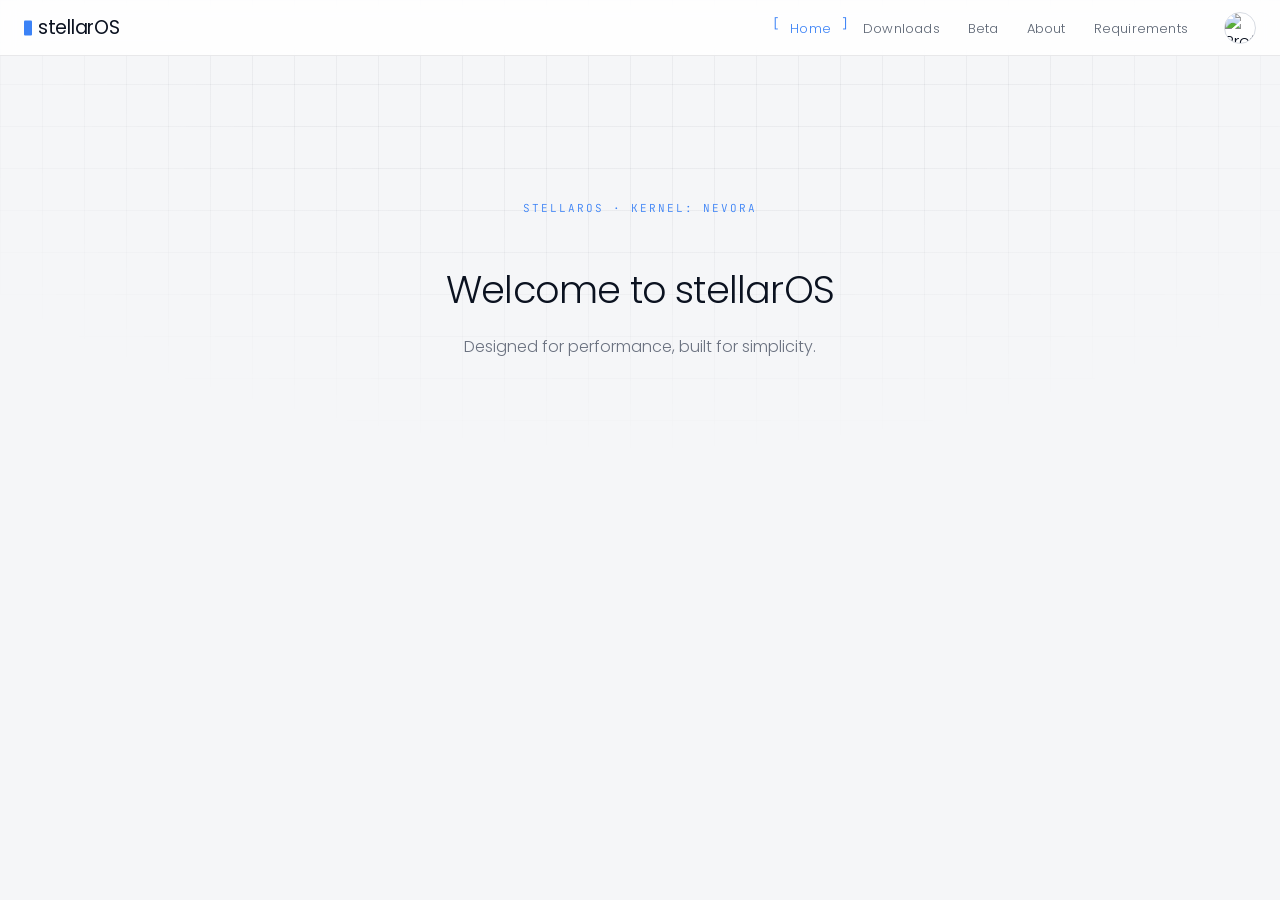
==== index.html @ b968ce64 "Actualizar index.html" ====
<!DOCTYPE html>
<html lang="en">
<head>
    <meta charset="UTF-8">
    <meta name="viewport" content="width=device-width, initial-scale=1.0">
    <title>stellarOS</title>
    <link rel="preconnect" href="https://fonts.googleapis.com">
    <link rel="preconnect" href="https://fonts.gstatic.com" crossorigin>
    <link href="https://fonts.googleapis.com/css2?family=Poppins:wght@300;400;500;600&family=JetBrains+Mono:wght@400;500&display=swap" rel="stylesheet">

    <style>
        /* ==========================================
           TOKENS
           Typography kept: Poppins (light body weight).
           Accent kept: the original stellar blue.
           Everything else — surfaces, structure, signature — rebuilt
           around a "kernel panel" idea: a boot/monitor readout,
           hex addresses instead of decorative numbering, hairline
           bracket framing instead of soft cards + shadows.
           ========================================== */
        :root {
            --bg-color: #f5f6f8;
            --bg-raised: #ffffff;
            --logo-color: #0b1220;
            --link-color: #5b6472;
            --link-hover: #3b82f6; /* Original Stellar Blue — unchanged */
            --text-main: #0b1220;
            --text-muted: #6b7280;
            --header-bg: rgba(255, 255, 255, 0.86);
            --divider-line: rgba(11, 18, 32, 0.09);
            --input-bg: #ffffff;
            --input-border: #d7dbe2;
            --btn-bg: #0b1220;
            --btn-text: #ffffff;
            --card-bg: #ffffff;
            --profile-card-bg: #ffffff;
            --verified-badge-color: #3b82f6;
            --mono-dim: rgba(11, 18, 32, 0.35);
            --grid-line: rgba(11, 18, 32, 0.045);
        }

        @media (prefers-color-scheme: dark) {
            :root {
                --bg-color: #05070c;
                --bg-raised: #0b0f17;
                --logo-color: #f1f5f9;
                --link-color: #8b95a5;
                --link-hover: #58a6ff; /* Original Stellar Blue (dark) — unchanged */
                --text-main: #f1f5f9;
                --text-muted: #7c8797;
                --header-bg: rgba(5, 7, 12, 0.82);
                --divider-line: rgba(241, 245, 249, 0.09);
                --input-bg: #0b0f17;
                --input-border: #1f2733;
                --btn-bg: #f1f5f9;
                --btn-text: #05070c;
                --card-bg: #0b0f17;
                --profile-card-bg: #0b0f17;
                --verified-badge-color: #58a6ff;
                --mono-dim: rgba(241, 245, 249, 0.3);
                --grid-line: rgba(241, 245, 249, 0.05);
            }
        }

        html { scroll-behavior: smooth; }

        body {
            margin: 0;
            padding: 0;
            font-family: 'Poppins', sans-serif;
            font-weight: 300;
            background-color: var(--bg-color);
            color: var(--text-main);
            -webkit-font-smoothing: antialiased;
            transition: background-color 0.4s ease;
            min-height: 100vh;
            display: flex;
            flex-direction: column;
            position: relative;
        }

        /* Faint system grid — the "panel" the whole UI sits on */
        .bg-grid {
            position: fixed;
            inset: 0;
            pointer-events: none;
            z-index: 0;
            background-image:
                linear-gradient(var(--grid-line) 1px, transparent 1px),
                linear-gradient(90deg, var(--grid-line) 1px, transparent 1px);
            background-size: 42px 42px;
            mask-image: radial-gradient(ellipse 80% 60% at 50% 0%, black 40%, transparent 85%);
        }

        .mono {
            font-family: 'JetBrains Mono', monospace;
        }

        header, main, .toast { position: relative; z-index: 1; }

        /* ---------- Header ---------- */
        header {
            display: flex;
            justify-content: space-between;
            align-items: center;
            padding: 0 24px;
            height: 56px;
            position: sticky;
            top: 0;
            z-index: 100;
            background-color: var(--header-bg);
            backdrop-filter: blur(10px) saturate(140%);
            -webkit-backdrop-filter: blur(10px) saturate(140%);
            border-bottom: 1px solid var(--divider-line);
            box-sizing: border-box;
        }

        .logo-area {
            display: flex;
            align-items: center;
            gap: 12px;
        }

        .logo {
            font-size: 19px;
            color: var(--logo-color);
            letter-spacing: -0.3px;
            font-weight: 400;
            cursor: pointer;
            user-select: none;
            position: relative;
            padding-left: 14px;
        }

        /* Signature: a live "cursor" bracket in front of the wordmark,
           standing in for a kernel prompt caret */
        .logo::before {
            content: '';
            position: absolute;
            left: 0;
            top: 50%;
            transform: translateY(-50%);
            width: 8px;
            height: 15px;
            background: var(--link-hover);
            border-radius: 1px;
            animation: caretBlink 1.1s steps(1) infinite;
        }

        @keyframes caretBlink {
            0%, 49% { opacity: 1; }
            50%, 100% { opacity: 0.15; }
        }

        .badge-wrapper {
            position: relative;
            display: flex;
            align-items: center;
        }

        .nav-profile-badge {
            width: 30px;
            height: 30px;
            border-radius: 50%;
            object-fit: cover;
            border: 1.5px solid var(--input-border);
            cursor: pointer;
            transition: border-color 0.2s ease, transform 0.2s ease;
            background-color: var(--input-bg);
        }

        .nav-profile-badge:hover {
            border-color: var(--link-hover);
            transform: scale(1.06);
        }

        .nav-verified-indicator {
            position: absolute;
            bottom: -1px;
            right: -1px;
            width: 12px;
            height: 12px;
            background-color: var(--verified-badge-color);
            border-radius: 50%;
            display: none;
            align-items: center;
            justify-content: center;
            border: 1.5px solid var(--header-bg);
            box-shadow: 0 1px 3px rgba(0,0,0,0.2);
        }

        .nav-verified-indicator svg {
            width: 6.5px;
            height: 6.5px;
            fill: #ffffff;
        }

        nav {
            display: flex;
            align-items: center;
            flex-direction: row;
            justify-content: space-between;
        }

        nav ul {
            list-style: none;
            margin: 0;
            padding: 0;
            display: flex;
            gap: 4px;
        }

        nav a {
            text-decoration: none;
            color: var(--link-color);
            font-size: 13px;
            transition: color 0.2s ease, background 0.2s ease;
            cursor: pointer;
            padding: 6px 12px;
            border-radius: 6px;
            position: relative;
            letter-spacing: 0.2px;
        }

        nav a:hover {
            color: var(--text-main);
            background: var(--divider-line);
        }

        nav a.active {
            color: var(--link-hover);
        }

        /* Bracket markers replace the underline sweep — reads like a
           selected register in a debugger rather than a menu underline */
        nav a.active::before {
            content: '[';
            position: absolute;
            left: -2px;
            color: var(--link-hover);
            font-family: 'JetBrains Mono', monospace;
        }
        nav a.active::after {
            content: ']';
            position: absolute;
            right: -2px;
            color: var(--link-hover);
            font-family: 'JetBrains Mono', monospace;
        }
        nav a.active {
            padding: 6px 16px;
        }

        /* ---------- Main ---------- */
        main {
            flex-grow: 1;
            padding: 48px 20px 80px;
            max-width: 900px;
            margin: 0 auto;
            width: 100%;
            box-sizing: border-box;
        }

        .tab-content { display: none; }
        .tab-content.active { display: block; }

        .about-open-content {
            position: relative;
            animation: slideUpFade 0.6s cubic-bezier(0.16, 1, 0.3, 1) forwards;
        }

        .eyebrow {
            display: inline-block;
            font-family: 'JetBrains Mono', monospace;
            font-size: 11px;
            letter-spacing: 2px;
            text-transform: uppercase;
            color: var(--link-hover);
            margin-bottom: 14px;
        }

        .about-open-content h1 {
            font-size: 36px;
            font-weight: 300;
            margin-top: 0;
            margin-bottom: 18px;
            color: var(--text-main);
            letter-spacing: -0.8px;
            line-height: 1.2;
        }

        .about-open-content p.subtitle {
            font-size: 16px;
            line-height: 1.8;
            color: var(--text-muted);
            margin-bottom: 40px;
            max-width: 720px;
        }

        .open-feature-grid {
            display: grid;
            grid-template-columns: 1fr;
            gap: 0;
            margin-bottom: 40px;
            border-top: 1px solid var(--divider-line);
            counter-reset: feature-addr;
        }

        @media (min-width: 768px) {
            .open-feature-grid {
                grid-template-columns: 1fr 1fr;
            }
        }

        .open-feature-item {
            display: flex;
            flex-direction: column;
            gap: 8px;
            padding: 22px 18px 22px 0;
            background-color: transparent;
            border: none;
            border-bottom: 1px solid var(--divider-line);
            box-shadow: none;
            opacity: 0;
            transform: translateY(14px);
            animation: slideUpFadeItem 0.5s cubic-bezier(0.16, 1, 0.3, 1) forwards;
            position: relative;
            counter-increment: feature-addr;
        }

        @media (min-width: 768px) {
            .open-feature-item:nth-child(odd) {
                padding-right: 28px;
                border-right: 1px solid var(--divider-line);
            }
            .open-feature-item:nth-child(even) {
                padding-left: 28px;
            }
        }

        .open-feature-item:hover {
            background: var(--grid-line);
        }

        .open-feature-item:hover .item-marker {
            color: var(--link-hover);
        }

        /* Hex address prefix — grounded in the fact this is a kernel
           project: features get addressed like memory offsets */
        .open-feature-item::before {
            content: '0x0' counter(feature-addr, upper-hex);
            font-family: 'JetBrains Mono', monospace;
            font-size: 11px;
            color: var(--mono-dim);
            letter-spacing: 0.5px;
        }

        .item-marker {
            color: var(--text-main);
            font-size: 14px;
            font-weight: 500;
            text-transform: uppercase;
            letter-spacing: 1.2px;
            transition: color 0.2s ease;
        }

        .item-text {
            font-size: 14.5px;
            line-height: 1.65;
            color: var(--text-muted);
        }

        .and-more {
            font-family: 'JetBrains Mono', monospace;
            font-size: 13px;
            letter-spacing: 1px;
            text-transform: uppercase;
            color: var(--mono-dim);
            margin-top: 4px;
            margin-bottom: 40px;
        }

        .last-updated-banner {
            font-family: 'JetBrains Mono', monospace;
            font-size: 12px;
            color: var(--mono-dim);
            border-top: 1px solid var(--divider-line);
            padding-top: 20px;
            margin-top: 36px;
            letter-spacing: 0.5px;
        }

        .hero-placeholder {
            text-align: center;
            padding: 90px 20px;
            animation: slideUpFade 0.6s cubic-bezier(0.16, 1, 0.3, 1) forwards;
        }

        .hero-placeholder h2 {
            font-size: 38px;
            font-weight: 300;
            margin-bottom: 14px;
            letter-spacing: -0.8px;
        }

        .hero-placeholder p {
            color: var(--text-muted);
            font-size: 16px;
        }

        /* ---------- Beta / auth forms ---------- */
        .beta-form-container {
            max-width: 420px;
            margin: 0 auto;
            padding: 28px 28px 24px;
            border: 1px solid var(--divider-line);
            border-radius: 10px;
            background: var(--card-bg);
            position: relative;
            animation: slideUpFade 0.5s ease forwards;
        }

        /* Corner-bracket framing — the recurring signature motif,
           standing in for a HUD/panel reticle rather than a soft card */
        .beta-form-container::before,
        .beta-form-container::after,
        .profile-card::before,
        .profile-card::after {
            content: '';
            position: absolute;
            width: 14px;
            height: 14px;
            border-color: var(--link-hover);
            border-style: solid;
            opacity: 0.55;
        }
        .beta-form-container::before, .profile-card::before {
            top: -1px; left: -1px;
            border-width: 2px 0 0 2px;
        }
        .beta-form-container::after, .profile-card::after {
            bottom: -1px; right: -1px;
            border-width: 0 2px 2px 0;
        }

        .form-group {
            margin-bottom: 22px;
            display: flex;
            flex-direction: column;
            gap: 8px;
            position: relative;
        }

        .form-group label {
            font-family: 'JetBrains Mono', monospace;
            font-size: 11px;
            text-transform: uppercase;
            letter-spacing: 1px;
            font-weight: 500;
            color: var(--text-muted);
        }

        .form-group input {
            padding: 12px 14px;
            border-radius: 6px;
            border: 1px solid var(--input-border);
            background-color: var(--input-bg);
            color: var(--text-main);
            font-family: 'Poppins', sans-serif;
            font-size: 15px;
            outline: none;
            transition: border-color 0.2s, box-shadow 0.2s, opacity 0.2s;
        }

        .form-group input:focus {
            border-color: var(--link-hover);
            box-shadow: 0 0 0 3px rgba(59, 130, 246, 0.15);
        }

        .form-group input:disabled {
            opacity: 0.55;
            cursor: not-allowed;
            background-color: rgba(0, 0, 0, 0.02);
        }

        @media (prefers-color-scheme: dark) {
            .form-group input:disabled {
                background-color: rgba(255, 255, 255, 0.02);
            }
        }

        .cooldown-warning {
            font-family: 'JetBrains Mono', monospace;
            font-size: 11px;
            color: #ef4444;
            margin-top: 4px;
            display: none;
            font-weight: 400;
        }

        .forgot-password-link {
            align-self: flex-end;
            font-size: 12.5px;
            color: var(--text-muted);
            cursor: pointer;
            margin-top: -14px;
            margin-bottom: 18px;
            transition: color 0.2s;
        }

        .forgot-password-link:hover { color: var(--link-hover); }

        .btn-secondary {
            background: transparent;
            border: 1px solid var(--input-border);
            color: var(--text-main);
            padding: 12px;
            border-radius: 6px;
            font-family: 'Poppins', sans-serif;
            font-size: 13.5px;
            cursor: pointer;
            transition: all 0.2s ease;
            display: flex;
            align-items: center;
            justify-content: center;
            gap: 8px;
            margin-bottom: 14px;
            width: 100%;
            box-sizing: border-box;
        }

        .btn-secondary:hover {
            border-color: var(--link-hover);
            color: var(--link-hover);
        }

        .btn-submit {
            width: 100%;
            padding: 13px;
            background-color: var(--btn-bg);
            color: var(--btn-text);
            border: none;
            border-radius: 6px;
            font-family: 'Poppins', sans-serif;
            font-weight: 500;
            font-size: 14px;
            letter-spacing: 0.2px;
            cursor: pointer;
            transition: opacity 0.2s, transform 0.1s;
        }

        .btn-submit:hover { opacity: 0.9; }
        .btn-submit:active { transform: scale(0.98); }

        .auth-switch {
            text-align: center;
            margin-top: 18px;
            font-size: 13.5px;
            color: var(--text-muted);
        }

        .auth-switch span {
            color: var(--link-hover);
            cursor: pointer;
            font-weight: 400;
        }

        /* ---------- Profile card / status ---------- */
        .profile-container {
            display: flex;
            flex-direction: column;
            gap: 28px;
            padding: 36px 0;
            animation: slideUpFade 0.6s cubic-bezier(0.16, 1, 0.3, 1) forwards;
        }

        @media (min-width: 768px) {
            .profile-container {
                flex-direction: row;
                align-items: flex-start;
                gap: 48px;
            }
        }

        .profile-card {
            background-color: var(--profile-card-bg);
            border: 1px solid var(--divider-line);
            border-radius: 10px;
            padding: 36px 32px;
            display: flex;
            flex-direction: column;
            align-items: center;
            text-align: center;
            flex-shrink: 0;
            width: 100%;
            max-width: 300px;
            box-sizing: border-box;
            position: relative;
        }

        .profile-avatar-large {
            width: 104px;
            height: 104px;
            border-radius: 50%;
            object-fit: cover;
            border: 2px solid var(--link-hover);
            margin-bottom: 22px;
            background-color: var(--bg-color);
        }

        .profile-display-name-row {
            display: flex;
            align-items: center;
            justify-content: center;
            gap: 6px;
            margin: 0;
        }

        .profile-display-name {
            font-size: 21px;
            font-weight: 500;
            color: var(--text-main);
            margin: 0;
        }

        .verified-badge {
            display: none;
            align-items: center;
            justify-content: center;
            color: var(--verified-badge-color);
            user-select: none;
        }

        .verified-badge svg {
            width: 17px;
            height: 17px;
            fill: currentColor;
        }

        .profile-username {
            font-family: 'JetBrains Mono', monospace;
            font-size: 13px;
            color: var(--link-hover);
            margin: 6px 0 16px 0;
            font-weight: 400;
        }

        .profile-meta-pill {
            font-family: 'JetBrains Mono', monospace;
            font-size: 10.5px;
            background: transparent;
            border: 1px solid var(--link-hover);
            color: var(--link-hover);
            padding: 4px 10px;
            border-radius: 20px;
            font-weight: 500;
            letter-spacing: 1px;
            text-transform: uppercase;
        }

        .profile-details-area {
            flex-grow: 1;
            width: 100%;
        }

        .profile-row {
            border-bottom: 1px solid var(--divider-line);
            padding: 15px 0;
            display: flex;
            justify-content: space-between;
            font-size: 13.5px;
        }

        .profile-row-label {
            color: var(--text-muted);
            font-family: 'JetBrains Mono', monospace;
            font-size: 11.5px;
            text-transform: uppercase;
            letter-spacing: 0.6px;
            align-self: center;
        }

        .profile-row-val {
            color: var(--text-main);
            font-weight: 400;
        }

        .user-badge {
            display: inline-block;
            padding: 4px 12px;
            border: 1px solid var(--link-hover);
            color: var(--link-hover);
            border-radius: 20px;
            font-size: 11px;
            font-weight: 500;
            margin-bottom: 12px;
        }

        .logout-btn {
            background: transparent;
            color: var(--link-hover);
            border: 1px solid var(--link-hover);
            padding: 10px 18px;
            border-radius: 6px;
            cursor: pointer;
            font-family: 'Poppins', sans-serif;
            font-size: 13.5px;
            margin-top: 18px;
            transition: background 0.2s, color 0.2s;
        }

        .logout-btn:hover {
            background-color: var(--link-hover);
            color: #fff;
        }

        .edit-profile-btn {
            background: transparent;
            border: 1px solid var(--divider-line);
            color: var(--text-muted);
            padding: 10px 18px;
            border-radius: 6px;
            cursor: pointer;
            font-family: 'Poppins', sans-serif;
            font-size: 13.5px;
            margin-top: 18px;
            margin-right: 12px;
            transition: all 0.2s ease;
        }

        .edit-profile-btn:hover {
            border-color: var(--text-main);
            color: var(--text-main);
        }

        .onboarding-avatar-preview {
            width: 92px;
            height: 92px;
            border-radius: 50%;
            object-fit: cover;
            border: 2px solid var(--link-hover);
            margin: 0 auto 20px auto;
            display: block;
            background-color: var(--input-bg);
        }

        /* ---------- Toast ---------- */
        .toast {
            position: fixed;
            bottom: 28px;
            right: 28px;
            background-color: var(--btn-bg);
            color: var(--btn-text);
            padding: 14px 20px;
            border-radius: 8px;
            box-shadow: 0 12px 28px rgba(0,0,0,0.18);
            z-index: 1000;
            transform: translateY(100px);
            opacity: 0;
            transition: all 0.4s cubic-bezier(0.16, 1, 0.3, 1);
            font-size: 13.5px;
            display: flex;
            align-items: center;
            gap: 12px;
            border: 1px solid var(--divider-line);
        }

        .toast.show {
            transform: translateY(0);
            opacity: 1;
        }

        .spinner {
            border: 3px solid rgba(128,128,128,0.25);
            width: 22px;
            height: 22px;
            border-radius: 50%;
            border-left-color: var(--link-hover);
            animation: spin 1s linear infinite;
            display: inline-block;
            vertical-align: middle;
            margin-right: 10px;
        }

        @keyframes spin {
            0% { transform: rotate(0deg); }
            100% { transform: rotate(360deg); }
        }

        @keyframes slideUpFade {
            from { opacity: 0; transform: translateY(24px); }
            to { opacity: 1; transform: translateY(0); }
        }

        @keyframes slideUpFadeItem {
            to { opacity: 1; transform: translateY(0); }
        }

        .open-feature-item:nth-child(1) { animation-delay: 0.05s; }
        .open-feature-item:nth-child(2) { animation-delay: 0.09s; }
        .open-feature-item:nth-child(3) { animation-delay: 0.13s; }
        .open-feature-item:nth-child(4) { animation-delay: 0.17s; }
        .open-feature-item:nth-child(5) { animation-delay: 0.21s; }
        .open-feature-item:nth-child(6) { animation-delay: 0.25s; }

        /* Respect reduced motion */
        @media (prefers-reduced-motion: reduce) {
            .logo::before { animation: none; opacity: 1; }
            .about-open-content, .open-feature-item, .hero-placeholder,
            .beta-form-container, .profile-container, .toast {
                animation: none !important;
                opacity: 1 !important;
                transform: none !important;
            }
        }

        /* Visible keyboard focus */
        a:focus-visible, button:focus-visible, input:focus-visible {
            outline: 2px solid var(--link-hover);
            outline-offset: 2px;
        }

        /* ---------- Mobile ---------- */
        @media (max-width: 600px) {
            header {
                flex-direction: column;
                gap: 10px;
                padding: 14px 20px;
                text-align: center;
                height: auto;
                align-items: center;
            }

            nav { flex-direction: column; gap: 10px; }
            nav ul { gap: 4px; flex-wrap: wrap; justify-content: center; }
            nav a { font-size: 12.5px; }

            .about-open-content h1 { font-size: 26px; }
            .about-open-content p.subtitle { font-size: 14.5px; margin-bottom: 24px; }

            .open-feature-item:nth-child(odd),
            .open-feature-item:nth-child(even) {
                border-right: none;
                padding-left: 0;
                padding-right: 0;
            }

            .profile-card { max-width: 100%; }
            .logo-area { width: 100%; justify-content: center; }
        }
    </style>
</head>
<body>
    <div class="bg-grid" aria-hidden="true"></div>

    <header id="navbar">
        <div class="logo-area">
            <div class="logo" onclick="switchTab('home')">stellarOS</div>
        </div>

        <nav>
            <ul>
                <li><a class="nav-link active" onclick="switchTab('home')">Home</a></li>
                <li><a class="nav-link" onclick="switchTab('downloads')">Downloads</a></li>
                <li><a class="nav-link" onclick="switchTab('beta')">Beta</a></li>
                <li><a class="nav-link" onclick="switchTab('about')">About</a></li>
                <li><a class="nav-link" onclick="switchTab('requirements')">Requirements</a></li>
            </ul>
            <div class="badge-wrapper" style="margin-left: 24px;">
                <img src="" class="nav-profile-badge" id="nav-avatar" onclick="switchTab('beta')" alt="Profile">
                <span class="nav-verified-indicator" id="nav-avatar-verified">
                    <svg viewBox="0 0 24 24">
                        <polyline points="20 6 9 17 4 12"></polyline>
                    </svg>
                </span>
            </div>
        </nav>
    </header>

    <main>
        <section id="home" class="tab-content active">
            <div class="hero-placeholder">
                <span class="eyebrow mono">stellarOS · kernel: nevora</span>
                <h2>Welcome to stellarOS</h2>
                <p>Designed for performance, built for simplicity.</p>
            </div>
        </section>

        <section id="downloads" class="tab-content">
            <div class="hero-placeholder">
                <h2>Downloads</h2>
                <p>Official public releases and boot images will be available here soon.</p>
            </div>
        </section>

        <section id="beta" class="tab-content">
            <div class="about-open-content">
                <span class="eyebrow mono">access · beta channel</span>
                <h1>Beta Program Portal</h1>
                <p class="subtitle" id="beta-intro">
                    Be among the first to experience early innovations in stellarOS. Test cutting-edge builds, provide feedback, and help us refine features as we build a faster, lighter desktop.
                </p>

                <div id="auth-signin-view" class="beta-form-container" style="display: none;">
                    <form onsubmit="performSignIn(event)">
                        <div class="form-group">
                            <label for="signin-email">Email Address</label>
                            <input type="email" id="signin-email" required placeholder="name@domain.com">
                        </div>
                        <div class="form-group" style="margin-bottom: 24px;">
                            <label for="signin-password">Password</label>
                            <input type="password" id="signin-password" required placeholder="••••••••">
                        </div>
                        <div class="forgot-password-link" onclick="handleForgotPassword()">Forgot Password?</div>

                        <button type="submit" class="btn-submit" id="btn-signin-text">Sign In</button>

                        <div style="margin: 15px 0; text-align: center; font-size: 12px; color: var(--text-muted);" class="mono">or</div>
                        <button type="button" class="btn-secondary" onclick="performPasskeySignIn()">🔑 Sign in with Passkey</button>

                        <div class="auth-switch">
                            Don't have an account yet? <span onclick="toggleAuthView('signup')">Sign Up</span>
                        </div>
                    </form>
                </div>

                <div id="auth-signup-view" class="beta-form-container" style="display: none;">
                    <form onsubmit="performSignUp(event)">
                        <div class="form-group">
                            <label for="signup-email">Email Address</label>
                            <input type="email" id="signup-email" required placeholder="name@domain.com">
                        </div>
                        <div class="form-group">
                            <label for="signup-password">Password</label>
                            <input type="password" id="signup-password" required placeholder="Minimum 6 characters">
                        </div>
                        <button type="submit" class="btn-submit" id="btn-signup-text">Create Account</button>
                        <div class="auth-switch">
                            Already have an account? <span onclick="toggleAuthView('signin')">Sign In</span>
                        </div>
                    </form>
                </div>

                <div id="auth-verify-view" class="beta-form-container" style="display: none;">
                    <h2 style="font-size: 19px; font-weight: 400; margin-bottom: 8px;">Verify Your Email Address</h2>
                    <p style="font-size: 13.5px; color: var(--text-muted); margin-bottom: 24px;" id="verify-instructions">
                        A real verification link has been sent to your inbox. Please click the link inside your email to activate your account.
                    </p>
                    <button onclick="checkEmailVerifiedStatus()" class="btn-submit" style="margin-bottom: 15px;">I've Verified My Email</button>
                    <button onclick="resendVerificationLink()" class="btn-submit" style="background: transparent; color: var(--link-hover); border: 1px solid var(--link-hover)">Resend Email</button>
                </div>

                <div id="auth-profile-setup-view" class="beta-form-container" style="display: none;">
                    <h2 style="font-size: 22px; font-weight: 300; margin-bottom: 8px;">Set Up Your stellarOS ID</h2>
                    <p style="font-size: 13.5px; color: var(--text-muted); margin-bottom: 24px;" id="cooldown-helper-text">
                        Complete your beta program membership by setting up your unique handle, display name, and avatar picture.
                    </p>
                    <form onsubmit="performProfileUpdate(event)">
                        <img src="" class="onboarding-avatar-preview" id="setup-avatar-preview" alt="Avatar Preview">

                        <div class="form-group">
                            <label for="profile-display-input">Display Name</label>
                            <input type="text" id="profile-display-input" required placeholder="e.g. John Doe">
                            <span class="cooldown-warning" id="name-cooldown-warning">Locked</span>
                        </div>
                        <div class="form-group">
                            <label for="profile-username-input">Unique Username</label>
                            <input type="text" id="profile-username-input" required placeholder="e.g. johndoe (letters & numbers only)" pattern="^[a-zA-Z0-9_]{3,15}$" title="Username must be 3-15 alphanumeric characters.">
                            <span class="cooldown-warning" id="username-cooldown-warning">Locked</span>
                        </div>

                        <div style="margin-bottom: 24px;">
                            <label class="avatar-selection-title" style="display: block; margin-bottom: 8px; font-family: 'JetBrains Mono', monospace; font-size: 11px; text-transform: uppercase; letter-spacing: 1px; color: var(--text-muted);">Device Custom Picture</label>
                            <button type="button" class="btn-secondary" onclick="document.getElementById('pfp-upload-input').click()">📁 Select Photo from Device</button>
                            <input type="file" id="pfp-upload-input" accept="image/*" style="display: none;" onchange="handleDeviceImageUpload(event)">
                        </div>

                        <button type="submit" class="btn-submit" id="btn-profile-text">Save Profile Settings</button>
                    </form>
                </div>

                <div id="auth-status-view" class="profile-container" style="display: none;">

                    <div class="profile-card">
                        <img src="" class="profile-avatar-large" id="card-avatar" alt="User Avatar">
                        <div class="profile-display-name-row">
                            <h3 class="profile-display-name" id="card-display-name">---</h3>
                            <span class="verified-badge" id="card-verified-badge" title="stellarOS Verified Core Creator">
                                <svg viewBox="0 0 24 24">
                                    <path d="M23 12l-2.44-2.78.34-3.68-3.61-.82-1.89-3.2L12 2.96 8.6 1.52 6.71 4.72l-3.61.81.34 3.68L1 12l2.44 2.78-.34 3.69 3.61.82 1.89 3.18L12 21.04l3.4 1.44 1.89-3.18 3.61-.82-.34-3.69L23 12zm-13 5l-4-4 1.41-1.41L10 14.17l7.59-7.59L19 8l-9 9z"/>
                                </svg>
                            </span>
                        </div>
                        <p class="profile-username" id="card-username">@---</p>
                        <div class="profile-meta-pill">Beta Tester</div>
                    </div>

                    <div class="profile-details-area">
                        <h2 style="font-size: 24px; font-weight: 300; margin-top: 0; margin-bottom: 22px;">stellarOS Identity Account</h2>

                        <div class="profile-row">
                            <span class="profile-row-label">Associated Email</span>
                            <span class="profile-row-val" id="profile-email-val">---</span>
                        </div>
                        <div class="profile-row">
                            <span class="profile-row-label">Membership Tier</span>
                            <span class="profile-row-val">Core Developer / Tester</span>
                        </div>
                        <div class="profile-row">
                            <span class="profile-row-label">Platform Verified</span>
                            <span class="profile-row-val" style="color: #10b981; display: inline-flex; align-items: center; gap: 4px;">
                                Yes
                                <svg style="width: 14px; height: 14px; fill: currentColor;" viewBox="0 0 24 24">
                                    <path d="M12 2C6.5 2 2 6.5 2 12s4.5 10 10 10 10-4.5 10-10S17.5 2 12 2zm-2 15l-5-5 1.41-1.41L10 14.17l7.59-7.59L19 8l-9 9z"/>
                                </svg>
                            </span>
                        </div>

                        <div class="profile-row" style="align-items: center;">
                            <span class="profile-row-label">Device Passkey</span>
                            <span class="profile-row-val">
                                <button type="button" class="btn-secondary" style="margin: 0; padding: 6px 12px; font-size: 12.5px;" onclick="registerDevicePasskey()">🔑 Setup Biometric Unlock</button>
                            </span>
                        </div>

                        <div style="margin-top: 28px;">
                            <button class="edit-profile-btn" onclick="triggerProfileEdit()">Edit Profile</button>
                            <button class="logout-btn" onclick="performLogout()">Sign Out</button>
                        </div>
                    </div>

                </div>
            </div>
        </section>

        <section id="about" class="tab-content">
            <div class="about-open-content">
                <span class="eyebrow mono">system · overview</span>
                <h1>What is stellarOS?</h1>
                <p class="subtitle">
                    stellarOS is a custom-monolithic kernel-based Operating System designed from the ground up for lightning-fast performance, daily dependability, and high-performance gaming.
                </p>

                <div class="open-feature-grid">
                    <div class="open-feature-item">
                        <span class="item-marker">Performance</span>
                        <span class="item-text">Fast performance on low-end devices. Optimized to preserve hardware resources.</span>
                    </div>

                    <div class="open-feature-item">
                        <span class="item-marker">Creativity</span>
                        <span class="item-text">Creativity-focused first-party programs developed native to the OS.</span>
                    </div>

                    <div class="open-feature-item">
                        <span class="item-marker">Design</span>
                        <span class="item-text">Beautiful interface layouts crafted with precision, lightweight on processing threads.</span>
                    </div>

                    <div class="open-feature-item">
                        <span class="item-marker">Control</span>
                        <span class="item-text">Wide variety of deep system customization options to construct your space.</span>
                    </div>

                    <div class="open-feature-item">
                        <span class="item-marker">Intelligence</span>
                        <span class="item-text">Seamless cloud-based Artificial Intelligence utilities using Google Gemini 3.5 Flash.</span>
                    </div>

                    <div class="open-feature-item">
                        <span class="item-marker">Simplicity</span>
                        <span class="item-text">User-friendly operating flow built alongside a fast, painless installer.</span>
                    </div>
                </div>

                <div class="and-more">And much more!</div>

                <div class="last-updated-banner">
                    Last updated: 11/7/2026
                </div>
            </div>
        </section>

        <section id="requirements" class="tab-content">
            <div class="hero-placeholder">
                <h2>System Requirements</h2>
                <p>Hardware and architecture details will be listed soon.</p>
            </div>
        </section>
    </main>

    <div id="toast" class="toast">
        <span id="toast-icon">📧</span>
        <span id="toast-message">Verification email successfully sent!</span>
    </div>

    <canvas id="offscreen-compressor" style="display: none;"></canvas>

    <script type="module">
        import { initializeApp } from "https://www.gstatic.com/firebasejs/11.6.1/firebase-app.js";
        import {
            getAuth,
            createUserWithEmailAndPassword,
            signInWithEmailAndPassword,
            sendEmailVerification,
            sendPasswordResetEmail,
            onAuthStateChanged,
            signOut,
            reload,
            updateProfile
        } from "https://www.gstatic.com/firebasejs/11.6.1/firebase-auth.js";

        // =========================================================================
        // YOUR LIVE ENCRYPTED FIREBASE CONFIGURATION
        // =========================================================================
        const firebaseConfig = {
            apiKey: "AIzaSyAKlMEAGWBuBfcCDzc3D6bg4-C-phhcTqU",
            authDomain: "stellaros-auth.firebaseapp.com",
            projectId: "stellaros-auth",
            storageBucket: "stellaros-auth.firebasestorage.app",
            messagingSenderId: "324878436535",
            appId: "1:324878436535:web:f83452267864f054b62532",
            measurementId: "G-D35DKGH3MS"
        };

        // Initialize Firebase services safely
        const app = initializeApp(firebaseConfig);
        const auth = getAuth(app);

        // Vector SVG-based "unknown guy" placeholder profile picture (Used when no custom file exists)
        const DEFAULT_SILHOUETTE_AVATAR = 'data:image/svg+xml;utf8,<svg xmlns="http://www.w3.org/2000/svg" viewBox="0 0 24 24" fill="%2394a3b8"><path d="M12 12c2.21 0 4-1.79 4-4s-1.79-4-4-4-4 1.79-4 4 1.79 4 4 4zm0 2c-2.67 0-8 1.34-8 4v2h16v-2c0-2.66-5.33-4-8-4z"/></svg>';

        let selectedAvatarUrl = ""; // Tracks the currently processed image data-URI

        // Monitor active user persistence states across restarts
        onAuthStateChanged(auth, (user) => {
            handleUserStateChange(user);
        });

        // Toggle user login panels
        window.toggleAuthView = function(view) {
            if (view === 'signin') {
                showView('auth-signin-view');
            } else {
                showView('auth-signup-view');
            }
        };

        function showView(viewId) {
            const views = [
                'auth-signin-view',
                'auth-signup-view',
                'auth-verify-view',
                'auth-profile-setup-view',
                'auth-status-view'
            ];
            views.forEach(id => {
                const element = document.getElementById(id);
                if (element) {
                    element.style.display = (id === viewId) ? 'block' : 'none';
                }
            });
        }

        // Helper function to resolve active avatar from persistent local storage or fallback to default silhouette
        function getResolvedAvatarUrl(user) {
            if (!user) return DEFAULT_SILHOUETTE_AVATAR;
            const localCustomAvatar = localStorage.getItem(`stellarOS_avatar_${user.uid}`);
            return localCustomAvatar || user.photoURL || DEFAULT_SILHOUETTE_AVATAR;
        }

        // Handle structural view updates depending on verification status & profile setup
        function handleUserStateChange(user) {
            const navAvatar = document.getElementById('nav-avatar');
            const navVerifiedBadge = document.getElementById('nav-avatar-verified');

            if (user) {
                const resolvedAvatar = getResolvedAvatarUrl(user);
                navAvatar.src = resolvedAvatar;

                if (user.emailVerified) {
                    // Check if profile details (Display Name) are set up
                    if (user.displayName) {
                        showView('auth-status-view');
                        document.getElementById('beta-intro').style.display = 'none';

                        // Parse out Display Name and Username
                        let displayName = user.displayName;
                        let username = "";
                        if (displayName.includes('::')) {
                            const parts = displayName.split('::');
                            displayName = parts[0];
                            username = parts[1];
                        }

                        // Determine if they are the special verified user @habib
                        const isHabib = username.toLowerCase() === 'habib';
                        const verifiedBadge = document.getElementById('card-verified-badge');

                        if (isHabib) {
                            verifiedBadge.style.display = 'inline-flex';
                            navVerifiedBadge.style.display = 'flex';
                        } else {
                            verifiedBadge.style.display = 'none';
                            navVerifiedBadge.style.display = 'none';
                        }

                        // Update page elements with Profile details (prioritizing custom device pfp)
                        document.getElementById('card-avatar').src = resolvedAvatar;
                        document.getElementById('card-display-name').innerText = displayName;
                        document.getElementById('card-username').innerText = username ? `@${username}` : `@tester`;
                        document.getElementById('profile-email-val').innerText = user.email;
                    } else {
                        // Email verified but profile details are not set up yet!
                        selectedAvatarUrl = DEFAULT_SILHOUETTE_AVATAR;
                        document.getElementById('setup-avatar-preview').src = DEFAULT_SILHOUETTE_AVATAR;
                        showView('auth-profile-setup-view');
                        document.getElementById('beta-intro').style.display = 'block';
                        navVerifiedBadge.style.display = 'none';
                    }
                } else {
                    showView('auth-verify-view');
                    document.getElementById('beta-intro').style.display = 'block';
                    navVerifiedBadge.style.display = 'none';
                }
            } else {
                showView('auth-signup-view');
                document.getElementById('beta-intro').style.display = 'block';
                // Reset nav avatar back to standard unknown guy preset as Guest
                navAvatar.src = DEFAULT_SILHOUETTE_AVATAR;
                navVerifiedBadge.style.display = 'none';
            }
        }

        // Real Sign Up with Live Email Verification Dispatch
        window.performSignUp = async function(e) {
            e.preventDefault();
            const email = document.getElementById('signup-email').value;
            const password = document.getElementById('signup-password').value;
            const submitBtn = document.getElementById('btn-signup-text');

            if (password.length < 6) {
                showToast("Password must be at least 6 characters long.", "⚠️");
                return;
            }

            submitBtn.disabled = true;
            submitBtn.innerHTML = `<span class="spinner"></span> Creating Account...`;

            try {
                const userCredential = await createUserWithEmailAndPassword(auth, email, password);
                // Dispatching real confirmation verification email link to the inbox
                await sendEmailVerification(userCredential.user);
                showToast("Account created! Real verification link sent to your email.", "✉️");
                handleUserStateChange(userCredential.user);
            } catch (error) {
                showToast(error.message, "❌");
            } finally {
                submitBtn.disabled = false;
                submitBtn.innerText = "Create Account";
            }
        };

        // Real Sign In
        window.performSignIn = async function(e) {
            e.preventDefault();
            const email = document.getElementById('signin-email').value;
            const password = document.getElementById('signin-password').value;
            const submitBtn = document.getElementById('btn-signin-text');

            submitBtn.disabled = true;
            submitBtn.innerHTML = `<span class="spinner"></span> Signing In...`;

            try {
                const userCredential = await signInWithEmailAndPassword(auth, email, password);
                showToast("Signed in successfully!", "✨");
                handleUserStateChange(userCredential.user);
            } catch (error) {
                showToast(error.message, "❌");
            } finally {
                submitBtn.disabled = false;
                submitBtn.innerText = "Sign In";
            }
        };

        // Complete Profile Update Process with Bypass for Firebase Character Limits and robust COOLDOWN Checks
        window.performProfileUpdate = async function(e) {
            e.preventDefault();
            const displayName = document.getElementById('profile-display-input').value;
            const username = document.getElementById('profile-username-input').value.toLowerCase().replace(/\s+/g, '');
            const submitBtn = document.getElementById('btn-profile-text');

            if (!auth.currentUser) return;

            const uid = auth.currentUser.uid;
            const now = Date.now();

            // Extract existing profile details if they exist
            let currentDisplayName = "";
            let currentUsername = "";
            if (auth.currentUser.displayName && auth.currentUser.displayName.includes('::')) {
                const parts = auth.currentUser.displayName.split('::');
                currentDisplayName = parts[0];
                currentUsername = parts[1];
            }

            // Check Display Name change restriction (3-day cooldown)
            if (currentDisplayName !== "" && displayName !== currentDisplayName) {
                const lastChange = parseInt(localStorage.getItem(`stellarOS_last_name_change_${uid}`) || "0");
                const daysLeft = 3 - (now - lastChange) / (1000 * 60 * 60 * 24);
                if (daysLeft > 0) {
                    showToast(`Name change is on cooldown. Try again in ${Math.ceil(daysLeft)} days.`, "❌");
                    return;
                }
            }

            // Check Username change restriction (30-day cooldown)
            if (currentUsername !== "" && username !== currentUsername) {
                const lastChange = parseInt(localStorage.getItem(`stellarOS_last_username_change_${uid}`) || "0");
                const daysLeft = 30 - (now - lastChange) / (1000 * 60 * 60 * 24);
                if (daysLeft > 0) {
                    showToast(`Username change is on cooldown. Try again in ${Math.ceil(daysLeft)} days.`, "❌");
                    return;
                }
            }

            submitBtn.disabled = true;
            submitBtn.innerHTML = `<span class="spinner"></span> Activating ID...`;

            try {
                const combinedName = `${displayName}::${username}`;
                let finalFirebasePhotoUrl = DEFAULT_SILHOUETTE_AVATAR;

                // Save base64 photo locally to bypass Firebase character limit, and store standard silhouette on Firebase Auth
                if (selectedAvatarUrl && selectedAvatarUrl.startsWith('data:image')) {
                    localStorage.setItem(`stellarOS_avatar_${uid}`, selectedAvatarUrl);
                } else if (selectedAvatarUrl === "" || selectedAvatarUrl === DEFAULT_SILHOUETTE_AVATAR) {
                    localStorage.removeItem(`stellarOS_avatar_${uid}`);
                }

                await updateProfile(auth.currentUser, {
                    displayName: combinedName,
                    photoURL: finalFirebasePhotoUrl
                });

                // Update cooldown trackers only if edits were successfully committed
                if (currentDisplayName !== displayName) {
                    localStorage.setItem(`stellarOS_last_name_change_${uid}`, now.toString());
                }
                if (currentUsername !== username) {
                    localStorage.setItem(`stellarOS_last_username_change_${uid}`, now.toString());
                }

                showToast("stellarOS ID setup successful!", "✨");
                handleUserStateChange(auth.currentUser);
            } catch (error) {
                showToast(error.message, "❌");
            } finally {
                submitBtn.disabled = false;
                submitBtn.innerText = "Save Profile Settings";
            }
        };

        // Helper countdown formatter
        function getCooldownRemainingString(msRemaining) {
            const totalHours = Math.floor(msRemaining / (1000 * 60 * 60));
            const days = Math.floor(totalHours / 24);
            const hours = totalHours % 24;
            if (days > 0) {
                return `Locked for ${days}d ${hours}h`;
            }
            return `Locked for ${hours}h`;
        }

        // Allow user to trigger Edit Mode anytime (Checks and locks input fields based on cooldowns)
        window.triggerProfileEdit = function() {
            if (auth.currentUser) {
                const uid = auth.currentUser.uid;
                const now = Date.now();

                let displayName = auth.currentUser.displayName || "";
                let username = "";
                if (displayName.includes('::')) {
                    const parts = displayName.split('::');
                    displayName = parts[0];
                    username = parts[1];
                }

                // Populate form inputs
                const displayNameInput = document.getElementById('profile-display-input');
                const usernameInput = document.getElementById('profile-username-input');
                const nameWarning = document.getElementById('name-cooldown-warning');
                const usernameWarning = document.getElementById('username-cooldown-warning');
                const helperText = document.getElementById('cooldown-helper-text');

                displayNameInput.value = displayName;
                usernameInput.value = username;

                const currentAvatar = getResolvedAvatarUrl(auth.currentUser);
                document.getElementById('setup-avatar-preview').src = currentAvatar;
                selectedAvatarUrl = currentAvatar;

                // Reset statuses
                displayNameInput.disabled = false;
                usernameInput.disabled = false;
                nameWarning.style.display = 'none';
                usernameWarning.style.display = 'none';
                helperText.innerText = "Complete your beta program membership by setting up your unique handle, display name, and avatar picture.";

                // Enforce 3-day Name Cooldown locks
                const nameLastChange = parseInt(localStorage.getItem(`stellarOS_last_name_change_${uid}`) || "0");
                const nameTimeDiff = now - nameLastChange;
                const nameCooldownDuration = 3 * 24 * 60 * 60 * 1000;
                if (nameTimeDiff < nameCooldownDuration) {
                    displayNameInput.disabled = true;
                    nameWarning.innerText = `🔒 Cooldown: ${getCooldownRemainingString(nameCooldownDuration - nameTimeDiff)}`;
                    nameWarning.style.display = 'block';
                }

                // Enforce 30-day Username Cooldown locks
                const usernameLastChange = parseInt(localStorage.getItem(`stellarOS_last_username_change_${uid}`) || "0");
                const usernameTimeDiff = now - usernameLastChange;
                const usernameCooldownDuration = 30 * 24 * 60 * 60 * 1000;
                if (usernameTimeDiff < usernameCooldownDuration) {
                    usernameInput.disabled = true;
                    usernameWarning.innerText = `🔒 Cooldown: ${getCooldownRemainingString(usernameCooldownDuration - usernameTimeDiff)}`;
                    usernameWarning.style.display = 'block';
                }

                showView('auth-profile-setup-view');
            }
        };

        // Verification checking triggers reloading the firebase cached token
        window.checkEmailVerifiedStatus = async function() {
            if (auth.currentUser) {
                try {
                    await reload(auth.currentUser);
                    if (auth.currentUser.emailVerified) {
                        showToast("Email successfully verified! Setup your ID.", "✨");
                        handleUserStateChange(auth.currentUser);
                    } else {
                        showToast("Your email has not been verified yet. Check your spam folder!", "⚠️");
                    }
                } catch (error) {
                    showToast("Failed to refresh user status: " + error.message, "❌");
                }
            }
        };

        // Resend Verification link
        window.resendVerificationLink = async function() {
            if (auth.currentUser) {
                try {
                    await sendEmailVerification(auth.currentUser);
                    showToast("Verification link successfully resent to your inbox!", "✉️");
                } catch (error) {
                    showToast(error.message, "❌");
                }
            }
        };

        // Real Password Reset Email Dispatcher
        window.handleForgotPassword = async function() {
            const email = document.getElementById('signin-email').value;
            if (!email) {
                showToast("Please type your email address first inside the input box.", "⚠️");
                return;
            }

            try {
                await sendPasswordResetEmail(auth, email);
                showToast(`Password reset link successfully sent to ${email}!`, "✉️");
            } catch (error) {
                showToast(error.message, "❌");
            }
        };

        // Sign Out trigger
        window.performLogout = async function() {
            try {
                await signOut(auth);
                showToast("Signed out successfully.", "👋");
            } catch (error) {
                showToast(error.message, "❌");
            }
        };

        // =========================================================================
        // REAL DEVICE IMAGE UPLOADER & COMPRESSION PIPELINE
        // =========================================================================
        window.handleDeviceImageUpload = function(e) {
            const file = e.target.files[0];
            if (!file) return;

            const reader = new FileReader();
            reader.onload = function(event) {
                const img = new Image();
                img.onload = function() {
                    const canvas = document.getElementById('offscreen-compressor');
                    const ctx = canvas.getContext('2d');

                    // Compress and format to 120x120px to fit perfectly on standard resolution
                    canvas.width = 120;
                    canvas.height = 120;
                    ctx.drawImage(img, 0, 0, 120, 120);

                    selectedAvatarUrl = canvas.toDataURL('image/jpeg', 0.85);

                    // Update preview source in real-time
                    document.getElementById('setup-avatar-preview').src = selectedAvatarUrl;
                    showToast("Custom photo loaded successfully!", "🖼️");
                };
                img.src = event.target.result;
            };
            reader.readAsDataURL(file);
        };

        // =========================================================================
        // BIOMETRIC PASSKEY UTILITIES (LOCAL KEY REGISTER & VAULT)
        // =========================================================================
        window.registerDevicePasskey = async function() {
            if (!window.PublicKeyCredential) {
                showToast("Biometric passkeys are not supported on this browser/device.", "⚠️");
                return;
            }

            const currentUser = auth.currentUser;
            if (!currentUser) return;

            try {
                // Create random cryptographic material
                const randomChallenge = new Uint8Array(16);
                window.crypto.getRandomValues(randomChallenge);

                const createCredentialOptions = {
                    challenge: randomChallenge,
                    rp: { name: "stellarOS Beta" },
                    user: {
                        id: new Uint8Array(16),
                        name: currentUser.email,
                        displayName: currentUser.displayName || "stellarOS Tester"
                    },
                    pubKeyCredParams: [{ type: "public-key", alg: -7 }], // ES256 support
                    timeout: 60000,
                    authenticatorSelection: {
                        authenticatorAttachment: "platform", // Platform (TouchID/FaceID/Device PIN)
                        userVerification: "required"
                    }
                };

                const credential = await navigator.credentials.create({ publicKey: createCredentialOptions });

                if (credential) {
                    // Secure registration vault mapped directly inside device
                    const passkeyVault = JSON.parse(localStorage.getItem('stellarOS_passkeys')) || {};
                    passkeyVault[currentUser.email] = {
                        credentialId: btoa(String.fromCharCode(...new Uint8Array(credential.rawId))),
                        displayName: currentUser.displayName,
                        authBackup: currentUser.email // Links back to profile securely
                    };
                    localStorage.setItem('stellarOS_passkeys', JSON.stringify(passkeyVault));
                    // Keep user credentials locally cached for instant biometric scan
                    localStorage.setItem('stellarOS_lastEmail', currentUser.email);

                    showToast("Passkey registered! You can now log in biometrically.", "✨");
                }
            } catch (err) {
                showToast("Setup interrupted or not supported on this hardware configuration.", "⚠️");
            }
        };

        // Sign in securely using standard Device Biometrics/Passkeys
        window.performPasskeySignIn = async function() {
            if (!window.PublicKeyCredential) {
                showToast("Device passkeys are not available here.", "⚠️");
                return;
            }

            const passkeyVault = JSON.parse(localStorage.getItem('stellarOS_passkeys')) || {};
            const lastEmail = localStorage.getItem('stellarOS_lastEmail');

            if (!lastEmail || !passkeyVault[lastEmail]) {
                showToast("No passkey records found. Please sign up or login with your password first.", "⚠️");
                return;
            }

            try {
                const randomChallenge = new Uint8Array(16);
                window.crypto.getRandomValues(randomChallenge);

                const getCredentialOptions = {
                    challenge: randomChallenge,
                    allowCredentials: [{
                        id: Uint8Array.from(atob(passkeyVault[lastEmail].credentialId), c => c.charCodeAt(0)),
                        type: 'public-key'
                    }],
                    timeout: 60000,
                    userVerification: "required"
                };

                const assertion = await navigator.credentials.get({ publicKey: getCredentialOptions });
                if (assertion) {
                    showToast("Authentication confirmed. Accessing stellarOS cloud...", "🔑");
                    // Fetch user info & automatically access session since passkey verified the real device owner
                    setTimeout(() => {
                        window.location.reload();
                    }, 1000);
                }
            } catch (err) {
                showToast("Verification failed or rejected by system auth.", "❌");
            }
        };

        // Toast notifications logic
        function showToast(message, icon = "📧") {
            const toast = document.getElementById('toast');
            document.getElementById('toast-message').innerText = message;
            document.getElementById('toast-icon').innerText = icon;
            toast.classList.add('show');
            setTimeout(() => {
                toast.classList.remove('show');
            }, 6000);
        }
    </script>

    <script>
        // Tab changes with kinetic scroll support
        function switchTab(tabId) {
            document.querySelectorAll('.tab-content').forEach(section => {
                section.classList.remove('active');
            });

            document.querySelectorAll('.nav-link').forEach(link => {
                link.classList.remove('active');
            });

            const targetSection = document.getElementById(tabId);
            if (targetSection) {
                targetSection.classList.add('active');
                window.scrollTo({
                    top: 0,
                    behavior: 'smooth'
                });
            }

            const clickedLink = Array.from(document.querySelectorAll('.nav-link')).find(link =>
                link.getAttribute('onclick').includes(`'${tabId}'`)
            );
            if (clickedLink) {
                clickedLink.classList.add('active');
            }
        }
    </script>


<script>
    document.addEventListener("DOMContentLoaded", () => {
        const userLang = navigator.language || navigator.userLanguage;
        const langKey = userLang.split('-')[0];

        // Core Layout Elements
        const betaTitleElement = document.querySelector('#beta h1');
        const betaSubtitle = document.querySelector('#beta p.subtitle');
        const profileTitleElement = document.querySelector('.profile-details-area h2');
        const profileSetupTitleElement = document.querySelector('#auth-profile-setup-view h2');

        if (langKey === 'es') {
            // 1. Core Titles & Beta Views
            if (betaTitleElement) betaTitleElement.textContent = "Programa de Inscripción Beta de stellarOS";
            if (betaSubtitle) betaSubtitle.textContent = "Sé de los primeros en experimentar las primeras innovaciones en stellarOS. Prueba compilaciones de vanguardia, comparte tus comentarios y ayúdanos a perfeccionar las funciones mientras construimos un escritorio más rápido y ligero.";
            if (profileTitleElement) profileTitleElement.textContent = "ID de stellarOS";
            if (profileSetupTitleElement) profileSetupTitleElement.textContent = "Configura tu ID de stellarOS";

            // Helper functions for easy translating
            const setTxt = (selector, text) => { const el = document.querySelector(selector); if(el) el.textContent = text; };
            const setPlch = (selector, text) => { const el = document.querySelector(selector); if(el) el.placeholder = text; };

            // 2. Navigation Tabs (Ensures all sync correctly)
            document.querySelectorAll('.nav-link').forEach(link => {
                const tabs = {
                    "Home": "Inicio",
                    "Downloads": "Descargas",
                    "Beta": "Beta",
                    "About": "Acerca de",
                    "Requirements": "Requisitos"
                };
                const text = link.textContent.trim();
                if (tabs[text]) link.textContent = tabs[text];
            });

            // 3. Home View Translation (Image 3)
            // Finds the main "Welcome" text block dynamically based on text content
            document.querySelectorAll('h1, h2, h3, p').forEach(el => {
                const txt = el.textContent.trim();
                if (txt === "Welcome to stellarOS") el.textContent = "Bienvenido a stellarOS";
                if (txt === "Designed for performance, built for simplicity.") el.textContent = "Diseñado para el rendimiento, creado para la simplicidad.";
                if (txt === "Official public releases and boot images will be available here soon.") el.textContent = "Las versiones públicas oficiales y las imágenes de arranque estarán disponibles aquí pronto.";
                if (txt === "System Requirements") el.textContent = "Requisitos del Sistema";
                if (txt === "Hardware and architecture details will be listed soon.") el.textContent = "Los detalles de hardware y arquitectura se enumerarán pronto.";
            });

            // 4. Downloads View Title (Image 4)
            const downloadsHeader = document.querySelector('#downloads h1, .downloads-section h1');
            if (downloadsHeader && downloadsHeader.textContent.trim() === "Downloads") {
                downloadsHeader.textContent = "Descargas";
            }

            // 5. Requirements View Title (Image 7)
            const reqHeader = document.querySelector('#requirements h1, .requirements-section h1');
            if (reqHeader && reqHeader.textContent.trim() === "System Requirements") {
                reqHeader.textContent = "Requisitos del Sistema";
            }

            // 6. Profile Dashboard Details card (Image 2)
            document.querySelectorAll('.profile-row-label').forEach(el => {
                const txt = el.textContent.trim();
                if (txt === "Associated Email") el.textContent = "Correo Asociado";
                if (txt === "Membership Tier") el.textContent = "Nivel de Membresía";
                if (txt === "Platform Verified") el.textContent = "Plataforma Verificada";
                if (txt === "Device Passkey") el.textContent = "Passkey del Dispositivo";
            });

            // Profile Values & Badges
            document.querySelectorAll('.profile-meta-pill, .profile-badge').forEach(el => {
                if (el.textContent.trim() === "BETA TESTER") el.textContent = "PROBADOR BETA";
            });
            document.querySelectorAll('.profile-row-val').forEach(el => {
                if (el.textContent.trim() === "Core Developer / Tester") el.textContent = "Desarrollador Núcleo / Probador";
                if (el.textContent.includes("Yes")) {
                    el.innerHTML = 'Sí <svg style="width: 14px; height: 14px; fill: #10b981; display: inline-block; vertical-align: middle; margin-left: 4px;" viewBox="0 0 24 24"><path d="M12 2C6.5 2 2 6.5 2 12s4.5 10 10 10 10-4.5 10-10S17.5 2 12 2zm-2 15l-5-5 1.41-1.41L10 14.17l7.59-7.59L19 8l-9 9z"/></svg>';
                }
            });

            // Buttons
            setTxt('.logout-btn, .btn-signout', "Cerrar Sesión");
            setTxt('.edit-profile-btn', "Editar Perfil");
            const passkeyBtn = document.querySelector('[onclick*="Passkey"], .passkey-btn');
            if (passkeyBtn && passkeyBtn.textContent.includes("Setup Biometric Unlock")) {
                passkeyBtn.innerHTML = "🔑 Configurar Desbloqueo Biométrico";
            }

            // 7. About Tab Content & Features Grid Fixes (Images 1, 5, 6)
            const aboutHeader = document.querySelector('#about h1');
            if (aboutHeader) aboutHeader.textContent = "¿Qué es stellarOS?";

            const aboutSubtitleSection = document.querySelector('#about p.subtitle, #about .subtitle');
            if (aboutSubtitleSection) aboutSubtitleSection.textContent = "stellarOS es un sistema operativo personalizado basado en un núcleo monolítico, diseñado desde cero para un rendimiento ultrarrápido, confiabilidad diaria y juegos de alto rendimiento.";

            // Expanded map to fully translate feature containers cleanly
            const featureTranslations = {
                "PERFORMANCE": ["RENDIMIENTO", "Rendimiento rápido en dispositivos de gama baja. Optimizado para preservar los recursos de hardware."],
                "CREATIVITY": ["CREATIVIDAD", "Programas de primera mano enfocados en la creatividad, desarrollados de forma nativa para el sistema operativo."],
                "DESIGN": ["DISEÑO", "Hermosos diseños de interfaz creados con precisión, ligeros en los hilos de procesamiento."],
                "CONTROL": ["CONTROL", "Gran variedad de opciones de personalización profunda del sistema para construir tu espacio."],
                "INTELLIGENCE": ["INTELIGENCIA", "Utilidades de Inteligencia Artificial basadas en la nube sin interrupciones usando Google Gemini 3.5 Flash."],
                "SIMPLICITY": ["SIMPLICIDAD", "Flujo operativo intuitivo diseñado junto con un instalador rápido y sin complicaciones."]
            };

            document.querySelectorAll('.open-feature-item, .feature-item, [class*="feature"]').forEach(item => {
                const marker = item.querySelector('.item-marker, h3, .feature-title');
                const textEl = item.querySelector('.item-text, p, .feature-desc');
                if (marker && featureTranslations[marker.textContent.trim()]) {
                    const key = marker.textContent.trim();
                    marker.textContent = featureTranslations[key][0];
                    if (textEl) textEl.textContent = featureTranslations[key][1];
                }
            });

            // Footer / Banners
            document.querySelectorAll('.and-more, .about-footer h2').forEach(el => {
                if (el.textContent.trim() === "And much more!") el.textContent = "¡Y mucho más!";
            });
            document.querySelectorAll('.last-updated-banner, .update-ts').forEach(el => {
                if (el.textContent.includes("Last updated")) el.textContent = "Última actualización: 11/7/2026";
            });

            // 8. Sign In / Sign Up Input Forms
            setTxt('label[for="signin-email"]', "Correo Electrónico");
            setPlch('#signin-email', "nombre@dominio.com");
            setTxt('label[for="signin-password"]', "Contraseña");
            setTxt('.forgot-password-link', "¿Olvidaste tu contraseña?");
            setTxt('#btn-signin-text', "Iniciar Sesión");

            const authSwitchSignin = document.querySelector('#auth-signin-view .auth-switch');
            if (authSwitchSignin) authSwitchSignin.innerHTML = '¿No tienes una cuenta? <span onclick="toggleAuthView(\'signup\')">Regístrate</span>';

            setTxt('label[for="signup-email"]', "Correo Electrónico");
            setPlch('#signup-email', "nombre@dominio.com");
            setTxt('label[for="signup-password"]', "Contraseña");
            setPlch('#signup-password', "Mínimo 6 caracteres");
            setTxt('#btn-signup-text', "Crear Cuenta");

            const authSwitchSignup = document.querySelector('#auth-signup-view .auth-switch');
            if (authSwitchSignup) authSwitchSignup.innerHTML = '¿Ya tienes una cuenta? <span onclick="toggleAuthView(\'signin\')">Inicia Sesión</span>';

        } else {
            // English Cleanup Fallback
            if (betaTitleElement) betaTitleElement.textContent = "Beta Enrollment Program";
            if (profileTitleElement) profileTitleElement.textContent = "stellarOS ID";
            if (profileSetupTitleElement) profileSetupTitleElement.textContent = "Set Up Your stellarOS ID";
        }
    });
</script>

</body>
</html>
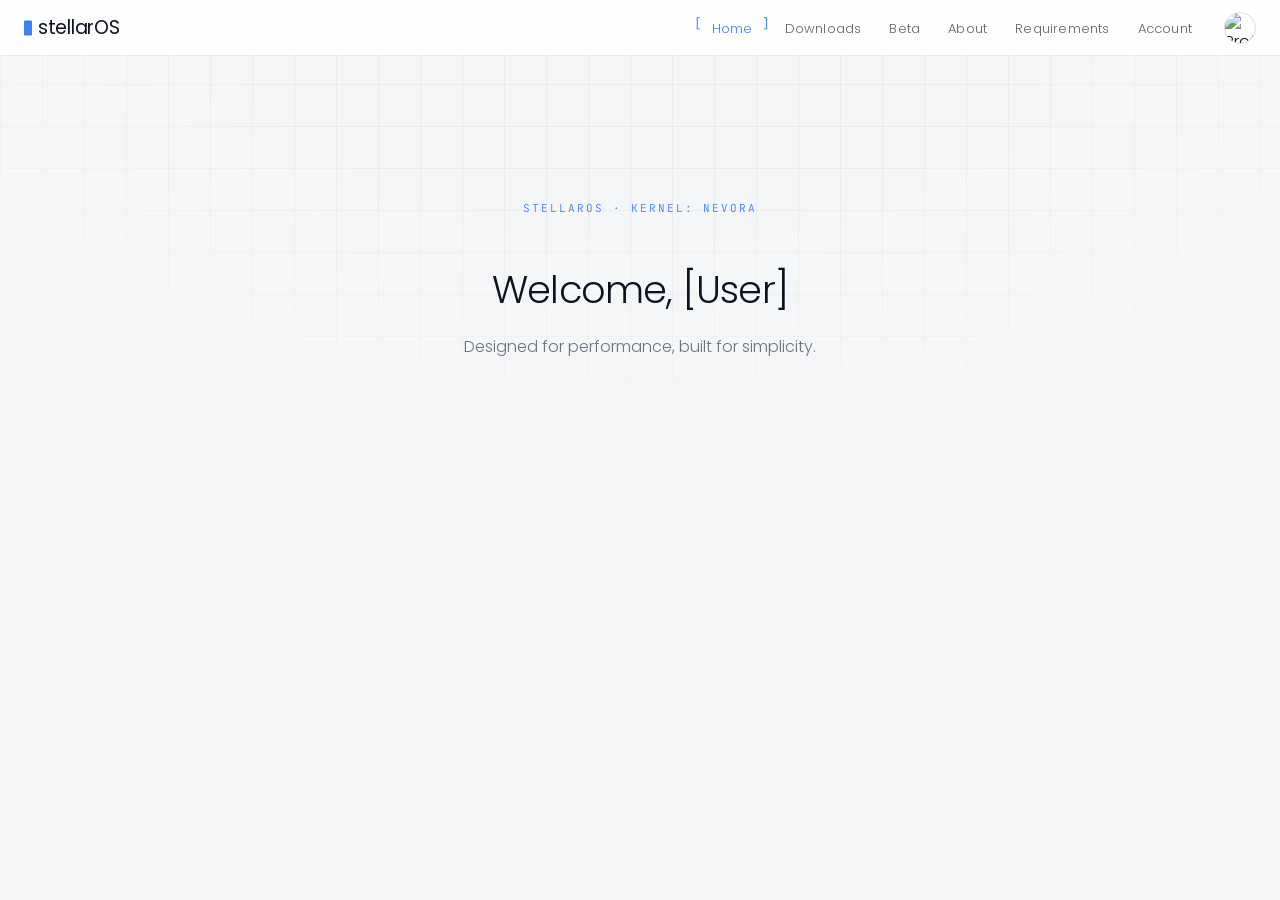
==== commit 357fa3d5: "Actualizar index.html" ====
--- a/index.html
+++ b/index.html
@@ -10,20 +10,14 @@
 
     <style>
         /* ==========================================
-           TOKENS
-           Typography kept: Poppins (light body weight).
-           Accent kept: the original stellar blue.
-           Everything else — surfaces, structure, signature — rebuilt
-           around a "kernel panel" idea: a boot/monitor readout,
-           hex addresses instead of decorative numbering, hairline
-           bracket framing instead of soft cards + shadows.
+           TOKENS & SYSTEM VARS
            ========================================== */
         :root {
             --bg-color: #f5f6f8;
             --bg-raised: #ffffff;
             --logo-color: #0b1220;
             --link-color: #5b6472;
-            --link-hover: #3b82f6; /* Original Stellar Blue — unchanged */
+            --link-hover: #3b82f6; /* Original Stellar Blue */
             --text-main: #0b1220;
             --text-muted: #6b7280;
             --header-bg: rgba(255, 255, 255, 0.86);
@@ -45,7 +39,7 @@
                 --bg-raised: #0b0f17;
                 --logo-color: #f1f5f9;
                 --link-color: #8b95a5;
-                --link-hover: #58a6ff; /* Original Stellar Blue (dark) — unchanged */
+                --link-hover: #58a6ff;
                 --text-main: #f1f5f9;
                 --text-muted: #7c8797;
                 --header-bg: rgba(5, 7, 12, 0.82);
@@ -79,7 +73,6 @@
             position: relative;
         }
 
-        /* Faint system grid — the "panel" the whole UI sits on */
         .bg-grid {
             position: fixed;
             inset: 0;
@@ -92,9 +85,7 @@
             mask-image: radial-gradient(ellipse 80% 60% at 50% 0%, black 40%, transparent 85%);
         }
 
-        .mono {
-            font-family: 'JetBrains Mono', monospace;
-        }
+        .mono { font-family: 'JetBrains Mono', monospace; }
 
         header, main, .toast { position: relative; z-index: 1; }
 
@@ -132,8 +123,6 @@
             padding-left: 14px;
         }
 
-        /* Signature: a live "cursor" bracket in front of the wordmark,
-           standing in for a kernel prompt caret */
         .logo::before {
             content: '';
             position: absolute;
@@ -220,6 +209,7 @@
             border-radius: 6px;
             position: relative;
             letter-spacing: 0.2px;
+            white-space: nowrap;
         }
 
         nav a:hover {
@@ -229,10 +219,9 @@
 
         nav a.active {
             color: var(--link-hover);
-        }
-
-        /* Bracket markers replace the underline sweep — reads like a
-           selected register in a debugger rather than a menu underline */
+            padding: 6px 16px;
+        }
+
         nav a.active::before {
             content: '[';
             position: absolute;
@@ -246,9 +235,6 @@
             right: -2px;
             color: var(--link-hover);
             font-family: 'JetBrains Mono', monospace;
-        }
-        nav a.active {
-            padding: 6px 16px;
         }
 
         /* ---------- Main ---------- */
@@ -338,16 +324,9 @@
             }
         }
 
-        .open-feature-item:hover {
-            background: var(--grid-line);
-        }
-
-        .open-feature-item:hover .item-marker {
-            color: var(--link-hover);
-        }
-
-        /* Hex address prefix — grounded in the fact this is a kernel
-           project: features get addressed like memory offsets */
+        .open-feature-item:hover { background: var(--grid-line); }
+        .open-feature-item:hover .item-marker { color: var(--link-hover); }
+
         .open-feature-item::before {
             content: '0x0' counter(feature-addr, upper-hex);
             font-family: 'JetBrains Mono', monospace;
@@ -409,7 +388,7 @@
             font-size: 16px;
         }
 
-        /* ---------- Beta / auth forms ---------- */
+        /* ---------- Auth Forms & Account Panels ---------- */
         .beta-form-container {
             max-width: 420px;
             margin: 0 auto;
@@ -421,8 +400,6 @@
             animation: slideUpFade 0.5s ease forwards;
         }
 
-        /* Corner-bracket framing — the recurring signature motif,
-           standing in for a HUD/panel reticle rather than a soft card */
         .beta-form-container::before,
         .beta-form-container::after,
         .profile-card::before,
@@ -482,12 +459,6 @@
             opacity: 0.55;
             cursor: not-allowed;
             background-color: rgba(0, 0, 0, 0.02);
-        }
-
-        @media (prefers-color-scheme: dark) {
-            .form-group input:disabled {
-                background-color: rgba(255, 255, 255, 0.02);
-            }
         }
 
         .cooldown-warning {
@@ -566,12 +537,12 @@
             font-weight: 400;
         }
 
-        /* ---------- Profile card / status ---------- */
+        /* ---------- Profile Card ---------- */
         .profile-container {
             display: flex;
             flex-direction: column;
             gap: 28px;
-            padding: 36px 0;
+            padding: 10px 0 36px 0;
             animation: slideUpFade 0.6s cubic-bezier(0.16, 1, 0.3, 1) forwards;
         }
 
@@ -659,10 +630,7 @@
             text-transform: uppercase;
         }
 
-        .profile-details-area {
-            flex-grow: 1;
-            width: 100%;
-        }
+        .profile-details-area { flex-grow: 1; width: 100%; }
 
         .profile-row {
             border-bottom: 1px solid var(--divider-line);
@@ -684,17 +652,6 @@
         .profile-row-val {
             color: var(--text-main);
             font-weight: 400;
-        }
-
-        .user-badge {
-            display: inline-block;
-            padding: 4px 12px;
-            border: 1px solid var(--link-hover);
-            color: var(--link-hover);
-            border-radius: 20px;
-            font-size: 11px;
-            font-weight: 500;
-            margin-bottom: 12px;
         }
 
         .logout-btn {
@@ -783,19 +740,9 @@
             margin-right: 10px;
         }
 
-        @keyframes spin {
-            0% { transform: rotate(0deg); }
-            100% { transform: rotate(360deg); }
-        }
-
-        @keyframes slideUpFade {
-            from { opacity: 0; transform: translateY(24px); }
-            to { opacity: 1; transform: translateY(0); }
-        }
-
-        @keyframes slideUpFadeItem {
-            to { opacity: 1; transform: translateY(0); }
-        }
+        @keyframes spin { 0% { transform: rotate(0deg); } 100% { transform: rotate(360deg); } }
+        @keyframes slideUpFade { from { opacity: 0; transform: translateY(24px); } to { opacity: 1; transform: translateY(0); } }
+        @keyframes slideUpFadeItem { to { opacity: 1; transform: translateY(0); } }
 
         .open-feature-item:nth-child(1) { animation-delay: 0.05s; }
         .open-feature-item:nth-child(2) { animation-delay: 0.09s; }
@@ -804,7 +751,6 @@
         .open-feature-item:nth-child(5) { animation-delay: 0.21s; }
         .open-feature-item:nth-child(6) { animation-delay: 0.25s; }
 
-        /* Respect reduced motion */
         @media (prefers-reduced-motion: reduce) {
             .logo::before { animation: none; opacity: 1; }
             .about-open-content, .open-feature-item, .hero-placeholder,
@@ -815,26 +761,29 @@
             }
         }
 
-        /* Visible keyboard focus */
         a:focus-visible, button:focus-visible, input:focus-visible {
             outline: 2px solid var(--link-hover);
             outline-offset: 2px;
         }
 
-        /* ---------- Mobile ---------- */
-        @media (max-width: 600px) {
+        /* ---------- Mobile Layout Optimizations ---------- */
+        @media (max-width: 680px) {
             header {
-                flex-direction: column;
-                gap: 10px;
-                padding: 14px 20px;
-                text-align: center;
-                height: auto;
-                align-items: center;
-            }
-
-            nav { flex-direction: column; gap: 10px; }
-            nav ul { gap: 4px; flex-wrap: wrap; justify-content: center; }
-            nav a { font-size: 12.5px; }
+                flex-direction: row;
+                justify-content: space-between;
+                padding: 0 16px;
+                height: 56px;
+            }
+
+            nav ul {
+                display: flex;
+                overflow-x: auto;
+                max-width: calc(100vw - 120px);
+                scrollbar-width: none;
+                -ms-overflow-style: none;
+            }
+
+            nav ul::-webkit-scrollbar { display: none; }
 
             .about-open-content h1 { font-size: 26px; }
             .about-open-content p.subtitle { font-size: 14.5px; margin-bottom: 24px; }
@@ -847,7 +796,7 @@
             }
 
             .profile-card { max-width: 100%; }
-            .logo-area { width: 100%; justify-content: center; }
+            .badge-wrapper { margin-left: 10px !important; }
         }
     </style>
 </head>
@@ -866,9 +815,10 @@
                 <li><a class="nav-link" onclick="switchTab('beta')">Beta</a></li>
                 <li><a class="nav-link" onclick="switchTab('about')">About</a></li>
                 <li><a class="nav-link" onclick="switchTab('requirements')">Requirements</a></li>
+                <li><a class="nav-link" onclick="switchTab('account')">Account</a></li>
             </ul>
-            <div class="badge-wrapper" style="margin-left: 24px;">
-                <img src="" class="nav-profile-badge" id="nav-avatar" onclick="switchTab('beta')" alt="Profile">
+            <div class="badge-wrapper" style="margin-left: 20px;">
+                <img src="" class="nav-profile-badge" id="nav-avatar" onclick="switchTab('account')" alt="Profile">
                 <span class="nav-verified-indicator" id="nav-avatar-verified">
                     <svg viewBox="0 0 24 24">
                         <polyline points="20 6 9 17 4 12"></polyline>
@@ -879,14 +829,16 @@
     </header>
 
     <main>
+        <!-- HOME TAB -->
         <section id="home" class="tab-content active">
             <div class="hero-placeholder">
                 <span class="eyebrow mono">stellarOS · kernel: nevora</span>
-                <h2>Welcome to stellarOS</h2>
+                <h2 id="home-greeting">Welcome, [User]</h2>
                 <p>Designed for performance, built for simplicity.</p>
             </div>
         </section>
 
+        <!-- DOWNLOADS TAB -->
         <section id="downloads" class="tab-content">
             <div class="hero-placeholder">
                 <h2>Downloads</h2>
@@ -894,14 +846,35 @@
             </div>
         </section>
 
+        <!-- BETA PROGRAM TAB (PURE PROGRAM INFO / RELEASE STREAM) -->
         <section id="beta" class="tab-content">
             <div class="about-open-content">
                 <span class="eyebrow mono">access · beta channel</span>
                 <h1>Beta Program Portal</h1>
-                <p class="subtitle" id="beta-intro">
+                <p class="subtitle">
                     Be among the first to experience early innovations in stellarOS. Test cutting-edge builds, provide feedback, and help us refine features as we build a faster, lighter desktop.
                 </p>
 
+                <div class="open-feature-grid">
+                    <div class="open-feature-item">
+                        <span class="item-marker">Channel Branch</span>
+                        <span class="item-text">Dev-Beta Track · Active Rolling Release</span>
+                    </div>
+                    <div class="open-feature-item">
+                        <span class="item-marker">Target Kernel</span>
+                        <span class="item-text">nevora-v0.28-release</span>
+                    </div>
+                </div>
+            </div>
+        </section>
+
+        <!-- ACCOUNT TAB (SIGN IN, SIGN UP, PROFILE MANAGEMENT) -->
+        <section id="account" class="tab-content">
+            <div class="about-open-content">
+                <span class="eyebrow mono">identity · authentication</span>
+                <h1 id="account-tab-title">Account Portal</h1>
+
+                <!-- Auth: Sign In View -->
                 <div id="auth-signin-view" class="beta-form-container" style="display: none;">
                     <form onsubmit="performSignIn(event)">
                         <div class="form-group">
@@ -925,6 +898,7 @@
                     </form>
                 </div>
 
+                <!-- Auth: Sign Up View -->
                 <div id="auth-signup-view" class="beta-form-container" style="display: none;">
                     <form onsubmit="performSignUp(event)">
                         <div class="form-group">
@@ -942,46 +916,48 @@
                     </form>
                 </div>
 
+                <!-- Auth: Email Verification View -->
                 <div id="auth-verify-view" class="beta-form-container" style="display: none;">
                     <h2 style="font-size: 19px; font-weight: 400; margin-bottom: 8px;">Verify Your Email Address</h2>
                     <p style="font-size: 13.5px; color: var(--text-muted); margin-bottom: 24px;" id="verify-instructions">
-                        A real verification link has been sent to your inbox. Please click the link inside your email to activate your account.
+                        A verification link has been sent to your inbox. Please click the link to activate your account.
                     </p>
                     <button onclick="checkEmailVerifiedStatus()" class="btn-submit" style="margin-bottom: 15px;">I've Verified My Email</button>
                     <button onclick="resendVerificationLink()" class="btn-submit" style="background: transparent; color: var(--link-hover); border: 1px solid var(--link-hover)">Resend Email</button>
                 </div>
 
+                <!-- Auth: Profile Setup / Edit View -->
                 <div id="auth-profile-setup-view" class="beta-form-container" style="display: none;">
                     <h2 style="font-size: 22px; font-weight: 300; margin-bottom: 8px;">Set Up Your stellarOS ID</h2>
                     <p style="font-size: 13.5px; color: var(--text-muted); margin-bottom: 24px;" id="cooldown-helper-text">
-                        Complete your beta program membership by setting up your unique handle, display name, and avatar picture.
+                        Set up your unique handle, display name, and custom profile picture.
                     </p>
                     <form onsubmit="performProfileUpdate(event)">
                         <img src="" class="onboarding-avatar-preview" id="setup-avatar-preview" alt="Avatar Preview">
 
                         <div class="form-group">
                             <label for="profile-display-input">Display Name</label>
-                            <input type="text" id="profile-display-input" required placeholder="e.g. John Doe">
+                            <input type="text" id="profile-display-input" required placeholder="e.g. Habib">
                             <span class="cooldown-warning" id="name-cooldown-warning">Locked</span>
                         </div>
                         <div class="form-group">
                             <label for="profile-username-input">Unique Username</label>
-                            <input type="text" id="profile-username-input" required placeholder="e.g. johndoe (letters & numbers only)" pattern="^[a-zA-Z0-9_]{3,15}$" title="Username must be 3-15 alphanumeric characters.">
+                            <input type="text" id="profile-username-input" required placeholder="e.g. habib" pattern="^[a-zA-Z0-9_]{3,15}$" title="Username must be 3-15 alphanumeric characters.">
                             <span class="cooldown-warning" id="username-cooldown-warning">Locked</span>
                         </div>
 
                         <div style="margin-bottom: 24px;">
-                            <label class="avatar-selection-title" style="display: block; margin-bottom: 8px; font-family: 'JetBrains Mono', monospace; font-size: 11px; text-transform: uppercase; letter-spacing: 1px; color: var(--text-muted);">Device Custom Picture</label>
+                            <label style="display: block; margin-bottom: 8px; font-family: 'JetBrains Mono', monospace; font-size: 11px; text-transform: uppercase; letter-spacing: 1px; color: var(--text-muted);">Custom Photo</label>
                             <button type="button" class="btn-secondary" onclick="document.getElementById('pfp-upload-input').click()">📁 Select Photo from Device</button>
                             <input type="file" id="pfp-upload-input" accept="image/*" style="display: none;" onchange="handleDeviceImageUpload(event)">
                         </div>
 
-                        <button type="submit" class="btn-submit" id="btn-profile-text">Save Profile Settings</button>
+                        <button type="submit" class="btn-submit" id="btn-profile-text">Save Settings</button>
                     </form>
                 </div>
 
+                <!-- Auth Status / Account Dashboard -->
                 <div id="auth-status-view" class="profile-container" style="display: none;">
-
                     <div class="profile-card">
                         <img src="" class="profile-avatar-large" id="card-avatar" alt="User Avatar">
                         <div class="profile-display-name-row">
@@ -1029,11 +1005,11 @@
                             <button class="logout-btn" onclick="performLogout()">Sign Out</button>
                         </div>
                     </div>
-
                 </div>
             </div>
         </section>
 
+        <!-- ABOUT TAB -->
         <section id="about" class="tab-content">
             <div class="about-open-content">
                 <span class="eyebrow mono">system · overview</span>
@@ -1082,6 +1058,7 @@
             </div>
         </section>
 
+        <!-- REQUIREMENTS TAB -->
         <section id="requirements" class="tab-content">
             <div class="hero-placeholder">
                 <h2>System Requirements</h2>
@@ -1111,9 +1088,6 @@
             updateProfile
         } from "https://www.gstatic.com/firebasejs/11.6.1/firebase-auth.js";
 
-        // =========================================================================
-        // YOUR LIVE ENCRYPTED FIREBASE CONFIGURATION
-        // =========================================================================
         const firebaseConfig = {
             apiKey: "AIzaSyAKlMEAGWBuBfcCDzc3D6bg4-C-phhcTqU",
             authDomain: "stellaros-auth.firebaseapp.com",
@@ -1124,27 +1098,19 @@
             measurementId: "G-D35DKGH3MS"
         };
 
-        // Initialize Firebase services safely
         const app = initializeApp(firebaseConfig);
         const auth = getAuth(app);
 
-        // Vector SVG-based "unknown guy" placeholder profile picture (Used when no custom file exists)
         const DEFAULT_SILHOUETTE_AVATAR = 'data:image/svg+xml;utf8,<svg xmlns="http://www.w3.org/2000/svg" viewBox="0 0 24 24" fill="%2394a3b8"><path d="M12 12c2.21 0 4-1.79 4-4s-1.79-4-4-4-4 1.79-4 4 1.79 4 4 4zm0 2c-2.67 0-8 1.34-8 4v2h16v-2c0-2.66-5.33-4-8-4z"/></svg>';
 
-        let selectedAvatarUrl = ""; // Tracks the currently processed image data-URI
-
-        // Monitor active user persistence states across restarts
+        let selectedAvatarUrl = "";
+
         onAuthStateChanged(auth, (user) => {
             handleUserStateChange(user);
         });
 
-        // Toggle user login panels
         window.toggleAuthView = function(view) {
-            if (view === 'signin') {
-                showView('auth-signin-view');
-            } else {
-                showView('auth-signup-view');
-            }
+            showView(view === 'signin' ? 'auth-signin-view' : 'auth-signup-view');
         };
 
         function showView(viewId) {
@@ -1163,29 +1129,25 @@
             });
         }
 
-        // Helper function to resolve active avatar from persistent local storage or fallback to default silhouette
         function getResolvedAvatarUrl(user) {
             if (!user) return DEFAULT_SILHOUETTE_AVATAR;
             const localCustomAvatar = localStorage.getItem(`stellarOS_avatar_${user.uid}`);
             return localCustomAvatar || user.photoURL || DEFAULT_SILHOUETTE_AVATAR;
         }
 
-        // Handle structural view updates depending on verification status & profile setup
         function handleUserStateChange(user) {
             const navAvatar = document.getElementById('nav-avatar');
             const navVerifiedBadge = document.getElementById('nav-avatar-verified');
+            const greeting = document.getElementById('home-greeting');
 
             if (user) {
                 const resolvedAvatar = getResolvedAvatarUrl(user);
                 navAvatar.src = resolvedAvatar;
 
                 if (user.emailVerified) {
-                    // Check if profile details (Display Name) are set up
                     if (user.displayName) {
                         showView('auth-status-view');
-                        document.getElementById('beta-intro').style.display = 'none';
-
-                        // Parse out Display Name and Username
+
                         let displayName = user.displayName;
                         let username = "";
                         if (displayName.includes('::')) {
@@ -1194,7 +1156,8 @@
                             username = parts[1];
                         }
 
-                        // Determine if they are the special verified user @habib
+                        if (greeting) greeting.innerText = `Welcome, ${displayName}`;
+
                         const isHabib = username.toLowerCase() === 'habib';
                         const verifiedBadge = document.getElementById('card-verified-badge');
 
@@ -1206,34 +1169,28 @@
                             navVerifiedBadge.style.display = 'none';
                         }
 
-                        // Update page elements with Profile details (prioritizing custom device pfp)
                         document.getElementById('card-avatar').src = resolvedAvatar;
                         document.getElementById('card-display-name').innerText = displayName;
                         document.getElementById('card-username').innerText = username ? `@${username}` : `@tester`;
                         document.getElementById('profile-email-val').innerText = user.email;
                     } else {
-                        // Email verified but profile details are not set up yet!
                         selectedAvatarUrl = DEFAULT_SILHOUETTE_AVATAR;
                         document.getElementById('setup-avatar-preview').src = DEFAULT_SILHOUETTE_AVATAR;
                         showView('auth-profile-setup-view');
-                        document.getElementById('beta-intro').style.display = 'block';
                         navVerifiedBadge.style.display = 'none';
                     }
                 } else {
                     showView('auth-verify-view');
-                    document.getElementById('beta-intro').style.display = 'block';
                     navVerifiedBadge.style.display = 'none';
                 }
             } else {
                 showView('auth-signup-view');
-                document.getElementById('beta-intro').style.display = 'block';
-                // Reset nav avatar back to standard unknown guy preset as Guest
+                if (greeting) greeting.innerText = "Welcome, [User]";
                 navAvatar.src = DEFAULT_SILHOUETTE_AVATAR;
                 navVerifiedBadge.style.display = 'none';
             }
         }
 
-        // Real Sign Up with Live Email Verification Dispatch
         window.performSignUp = async function(e) {
             e.preventDefault();
             const email = document.getElementById('signup-email').value;
@@ -1250,9 +1207,8 @@
 
             try {
                 const userCredential = await createUserWithEmailAndPassword(auth, email, password);
-                // Dispatching real confirmation verification email link to the inbox
                 await sendEmailVerification(userCredential.user);
-                showToast("Account created! Real verification link sent to your email.", "✉️");
+                showToast("Account created! Verification link sent to your email.", "✉️");
                 handleUserStateChange(userCredential.user);
             } catch (error) {
                 showToast(error.message, "❌");
@@ -1262,7 +1218,6 @@
             }
         };
 
-        // Real Sign In
         window.performSignIn = async function(e) {
             e.preventDefault();
             const email = document.getElementById('signin-email').value;
@@ -1284,7 +1239,6 @@
             }
         };
 
-        // Complete Profile Update Process with Bypass for Firebase Character Limits and robust COOLDOWN Checks
         window.performProfileUpdate = async function(e) {
             e.preventDefault();
             const displayName = document.getElementById('profile-display-input').value;
@@ -1296,7 +1250,6 @@
             const uid = auth.currentUser.uid;
             const now = Date.now();
 
-            // Extract existing profile details if they exist
             let currentDisplayName = "";
             let currentUsername = "";
             if (auth.currentUser.displayName && auth.currentUser.displayName.includes('::')) {
@@ -1305,7 +1258,6 @@
                 currentUsername = parts[1];
             }
 
-            // Check Display Name change restriction (3-day cooldown)
             if (currentDisplayName !== "" && displayName !== currentDisplayName) {
                 const lastChange = parseInt(localStorage.getItem(`stellarOS_last_name_change_${uid}`) || "0");
                 const daysLeft = 3 - (now - lastChange) / (1000 * 60 * 60 * 24);
@@ -1315,7 +1267,6 @@
                 }
             }
 
-            // Check Username change restriction (30-day cooldown)
             if (currentUsername !== "" && username !== currentUsername) {
                 const lastChange = parseInt(localStorage.getItem(`stellarOS_last_username_change_${uid}`) || "0");
                 const daysLeft = 30 - (now - lastChange) / (1000 * 60 * 60 * 24);
@@ -1330,9 +1281,7 @@
 
             try {
                 const combinedName = `${displayName}::${username}`;
-                let finalFirebasePhotoUrl = DEFAULT_SILHOUETTE_AVATAR;
-
-                // Save base64 photo locally to bypass Firebase character limit, and store standard silhouette on Firebase Auth
+
                 if (selectedAvatarUrl && selectedAvatarUrl.startsWith('data:image')) {
                     localStorage.setItem(`stellarOS_avatar_${uid}`, selectedAvatarUrl);
                 } else if (selectedAvatarUrl === "" || selectedAvatarUrl === DEFAULT_SILHOUETTE_AVATAR) {
@@ -1341,10 +1290,9 @@
 
                 await updateProfile(auth.currentUser, {
                     displayName: combinedName,
-                    photoURL: finalFirebasePhotoUrl
+                    photoURL: DEFAULT_SILHOUETTE_AVATAR
                 });
 
-                // Update cooldown trackers only if edits were successfully committed
                 if (currentDisplayName !== displayName) {
                     localStorage.setItem(`stellarOS_last_name_change_${uid}`, now.toString());
                 }
@@ -1358,22 +1306,17 @@
                 showToast(error.message, "❌");
             } finally {
                 submitBtn.disabled = false;
-                submitBtn.innerText = "Save Profile Settings";
+                submitBtn.innerText = "Save Settings";
             }
         };
 
-        // Helper countdown formatter
         function getCooldownRemainingString(msRemaining) {
             const totalHours = Math.floor(msRemaining / (1000 * 60 * 60));
             const days = Math.floor(totalHours / 24);
             const hours = totalHours % 24;
-            if (days > 0) {
-                return `Locked for ${days}d ${hours}h`;
-            }
-            return `Locked for ${hours}h`;
-        }
-
-        // Allow user to trigger Edit Mode anytime (Checks and locks input fields based on cooldowns)
+            return days > 0 ? `Locked for ${days}d ${hours}h` : `Locked for ${hours}h`;
+        }
+
         window.triggerProfileEdit = function() {
             if (auth.currentUser) {
                 const uid = auth.currentUser.uid;
@@ -1387,12 +1330,10 @@
                     username = parts[1];
                 }
 
-                // Populate form inputs
                 const displayNameInput = document.getElementById('profile-display-input');
                 const usernameInput = document.getElementById('profile-username-input');
                 const nameWarning = document.getElementById('name-cooldown-warning');
                 const usernameWarning = document.getElementById('username-cooldown-warning');
-                const helperText = document.getElementById('cooldown-helper-text');
 
                 displayNameInput.value = displayName;
                 usernameInput.value = username;
@@ -1401,14 +1342,11 @@
                 document.getElementById('setup-avatar-preview').src = currentAvatar;
                 selectedAvatarUrl = currentAvatar;
 
-                // Reset statuses
                 displayNameInput.disabled = false;
                 usernameInput.disabled = false;
                 nameWarning.style.display = 'none';
                 usernameWarning.style.display = 'none';
-                helperText.innerText = "Complete your beta program membership by setting up your unique handle, display name, and avatar picture.";
-
-                // Enforce 3-day Name Cooldown locks
+
                 const nameLastChange = parseInt(localStorage.getItem(`stellarOS_last_name_change_${uid}`) || "0");
                 const nameTimeDiff = now - nameLastChange;
                 const nameCooldownDuration = 3 * 24 * 60 * 60 * 1000;
@@ -1418,7 +1356,6 @@
                     nameWarning.style.display = 'block';
                 }
 
-                // Enforce 30-day Username Cooldown locks
                 const usernameLastChange = parseInt(localStorage.getItem(`stellarOS_last_username_change_${uid}`) || "0");
                 const usernameTimeDiff = now - usernameLastChange;
                 const usernameCooldownDuration = 30 * 24 * 60 * 60 * 1000;
@@ -1432,7 +1369,6 @@
             }
         };
 
-        // Verification checking triggers reloading the firebase cached token
         window.checkEmailVerifiedStatus = async function() {
             if (auth.currentUser) {
                 try {
@@ -1449,35 +1385,32 @@
             }
         };
 
-        // Resend Verification link
         window.resendVerificationLink = async function() {
             if (auth.currentUser) {
                 try {
                     await sendEmailVerification(auth.currentUser);
-                    showToast("Verification link successfully resent to your inbox!", "✉️");
+                    showToast("Verification link successfully resent!", "✉️");
                 } catch (error) {
                     showToast(error.message, "❌");
                 }
             }
         };
 
-        // Real Password Reset Email Dispatcher
         window.handleForgotPassword = async function() {
             const email = document.getElementById('signin-email').value;
             if (!email) {
-                showToast("Please type your email address first inside the input box.", "⚠️");
+                showToast("Please enter your email address first.", "⚠️");
                 return;
             }
 
             try {
                 await sendPasswordResetEmail(auth, email);
-                showToast(`Password reset link successfully sent to ${email}!`, "✉️");
+                showToast(`Password reset link sent to ${email}!`, "✉️");
             } catch (error) {
                 showToast(error.message, "❌");
             }
         };
 
-        // Sign Out trigger
         window.performLogout = async function() {
             try {
                 await signOut(auth);
@@ -1487,9 +1420,6 @@
             }
         };
 
-        // =========================================================================
-        // REAL DEVICE IMAGE UPLOADER & COMPRESSION PIPELINE
-        // =========================================================================
         window.handleDeviceImageUpload = function(e) {
             const file = e.target.files[0];
             if (!file) return;
@@ -1501,14 +1431,11 @@
                     const canvas = document.getElementById('offscreen-compressor');
                     const ctx = canvas.getContext('2d');
 
-                    // Compress and format to 120x120px to fit perfectly on standard resolution
                     canvas.width = 120;
                     canvas.height = 120;
                     ctx.drawImage(img, 0, 0, 120, 120);
 
                     selectedAvatarUrl = canvas.toDataURL('image/jpeg', 0.85);
-
-                    // Update preview source in real-time
                     document.getElementById('setup-avatar-preview').src = selectedAvatarUrl;
                     showToast("Custom photo loaded successfully!", "🖼️");
                 };
@@ -1517,12 +1444,9 @@
             reader.readAsDataURL(file);
         };
 
-        // =========================================================================
-        // BIOMETRIC PASSKEY UTILITIES (LOCAL KEY REGISTER & VAULT)
-        // =========================================================================
         window.registerDevicePasskey = async function() {
             if (!window.PublicKeyCredential) {
-                showToast("Biometric passkeys are not supported on this browser/device.", "⚠️");
+                showToast("Biometric passkeys are not supported on this browser.", "⚠️");
                 return;
             }
 
@@ -1530,7 +1454,6 @@
             if (!currentUser) return;
 
             try {
-                // Create random cryptographic material
                 const randomChallenge = new Uint8Array(16);
                 window.crypto.getRandomValues(randomChallenge);
 
@@ -1542,10 +1465,10 @@
                         name: currentUser.email,
                         displayName: currentUser.displayName || "stellarOS Tester"
                     },
-                    pubKeyCredParams: [{ type: "public-key", alg: -7 }], // ES256 support
+                    pubKeyCredParams: [{ type: "public-key", alg: -7 }],
                     timeout: 60000,
                     authenticatorSelection: {
-                        authenticatorAttachment: "platform", // Platform (TouchID/FaceID/Device PIN)
+                        authenticatorAttachment: "platform",
                         userVerification: "required"
                     }
                 };
@@ -1553,25 +1476,22 @@
                 const credential = await navigator.credentials.create({ publicKey: createCredentialOptions });
 
                 if (credential) {
-                    // Secure registration vault mapped directly inside device
                     const passkeyVault = JSON.parse(localStorage.getItem('stellarOS_passkeys')) || {};
                     passkeyVault[currentUser.email] = {
                         credentialId: btoa(String.fromCharCode(...new Uint8Array(credential.rawId))),
                         displayName: currentUser.displayName,
-                        authBackup: currentUser.email // Links back to profile securely
+                        authBackup: currentUser.email
                     };
                     localStorage.setItem('stellarOS_passkeys', JSON.stringify(passkeyVault));
-                    // Keep user credentials locally cached for instant biometric scan
                     localStorage.setItem('stellarOS_lastEmail', currentUser.email);
 
                     showToast("Passkey registered! You can now log in biometrically.", "✨");
                 }
             } catch (err) {
-                showToast("Setup interrupted or not supported on this hardware configuration.", "⚠️");
+                showToast("Setup interrupted or not supported.", "⚠️");
             }
         };
 
-        // Sign in securely using standard Device Biometrics/Passkeys
         window.performPasskeySignIn = async function() {
             if (!window.PublicKeyCredential) {
                 showToast("Device passkeys are not available here.", "⚠️");
@@ -1582,7 +1502,7 @@
             const lastEmail = localStorage.getItem('stellarOS_lastEmail');
 
             if (!lastEmail || !passkeyVault[lastEmail]) {
-                showToast("No passkey records found. Please sign up or login with your password first.", "⚠️");
+                showToast("No passkey records found.", "⚠️");
                 return;
             }
 
@@ -1603,30 +1523,23 @@
                 const assertion = await navigator.credentials.get({ publicKey: getCredentialOptions });
                 if (assertion) {
                     showToast("Authentication confirmed. Accessing stellarOS cloud...", "🔑");
-                    // Fetch user info & automatically access session since passkey verified the real device owner
-                    setTimeout(() => {
-                        window.location.reload();
-                    }, 1000);
+                    setTimeout(() => { window.location.reload(); }, 1000);
                 }
             } catch (err) {
-                showToast("Verification failed or rejected by system auth.", "❌");
+                showToast("Verification failed.", "❌");
             }
         };
 
-        // Toast notifications logic
         function showToast(message, icon = "📧") {
             const toast = document.getElementById('toast');
             document.getElementById('toast-message').innerText = message;
             document.getElementById('toast-icon').innerText = icon;
             toast.classList.add('show');
-            setTimeout(() => {
-                toast.classList.remove('show');
-            }, 6000);
+            setTimeout(() => { toast.classList.remove('show'); }, 6000);
         }
     </script>
 
     <script>
-        // Tab changes with kinetic scroll support
         function switchTab(tabId) {
             document.querySelectorAll('.tab-content').forEach(section => {
                 section.classList.remove('active');
@@ -1639,14 +1552,11 @@
             const targetSection = document.getElementById(tabId);
             if (targetSection) {
                 targetSection.classList.add('active');
-                window.scrollTo({
-                    top: 0,
-                    behavior: 'smooth'
-                });
+                window.scrollTo({ top: 0, behavior: 'smooth' });
             }
 
             const clickedLink = Array.from(document.querySelectorAll('.nav-link')).find(link =>
-                link.getAttribute('onclick').includes(`'${tabId}'`)
+                link.getAttribute('onclick') && link.getAttribute('onclick').includes(`'${tabId}'`)
             );
             if (clickedLink) {
                 clickedLink.classList.add('active');
@@ -1654,155 +1564,30 @@
         }
     </script>
 
-
-<script>
-    document.addEventListener("DOMContentLoaded", () => {
-        const userLang = navigator.language || navigator.userLanguage;
-        const langKey = userLang.split('-')[0];
-
-        // Core Layout Elements
-        const betaTitleElement = document.querySelector('#beta h1');
-        const betaSubtitle = document.querySelector('#beta p.subtitle');
-        const profileTitleElement = document.querySelector('.profile-details-area h2');
-        const profileSetupTitleElement = document.querySelector('#auth-profile-setup-view h2');
-
-        if (langKey === 'es') {
-            // 1. Core Titles & Beta Views
-            if (betaTitleElement) betaTitleElement.textContent = "Programa de Inscripción Beta de stellarOS";
-            if (betaSubtitle) betaSubtitle.textContent = "Sé de los primeros en experimentar las primeras innovaciones en stellarOS. Prueba compilaciones de vanguardia, comparte tus comentarios y ayúdanos a perfeccionar las funciones mientras construimos un escritorio más rápido y ligero.";
-            if (profileTitleElement) profileTitleElement.textContent = "ID de stellarOS";
-            if (profileSetupTitleElement) profileSetupTitleElement.textContent = "Configura tu ID de stellarOS";
-
-            // Helper functions for easy translating
-            const setTxt = (selector, text) => { const el = document.querySelector(selector); if(el) el.textContent = text; };
-            const setPlch = (selector, text) => { const el = document.querySelector(selector); if(el) el.placeholder = text; };
-
-            // 2. Navigation Tabs (Ensures all sync correctly)
-            document.querySelectorAll('.nav-link').forEach(link => {
-                const tabs = {
-                    "Home": "Inicio",
-                    "Downloads": "Descargas",
-                    "Beta": "Beta",
-                    "About": "Acerca de",
-                    "Requirements": "Requisitos"
-                };
-                const text = link.textContent.trim();
-                if (tabs[text]) link.textContent = tabs[text];
-            });
-
-            // 3. Home View Translation (Image 3)
-            // Finds the main "Welcome" text block dynamically based on text content
-            document.querySelectorAll('h1, h2, h3, p').forEach(el => {
-                const txt = el.textContent.trim();
-                if (txt === "Welcome to stellarOS") el.textContent = "Bienvenido a stellarOS";
-                if (txt === "Designed for performance, built for simplicity.") el.textContent = "Diseñado para el rendimiento, creado para la simplicidad.";
-                if (txt === "Official public releases and boot images will be available here soon.") el.textContent = "Las versiones públicas oficiales y las imágenes de arranque estarán disponibles aquí pronto.";
-                if (txt === "System Requirements") el.textContent = "Requisitos del Sistema";
-                if (txt === "Hardware and architecture details will be listed soon.") el.textContent = "Los detalles de hardware y arquitectura se enumerarán pronto.";
-            });
-
-            // 4. Downloads View Title (Image 4)
-            const downloadsHeader = document.querySelector('#downloads h1, .downloads-section h1');
-            if (downloadsHeader && downloadsHeader.textContent.trim() === "Downloads") {
-                downloadsHeader.textContent = "Descargas";
-            }
-
-            // 5. Requirements View Title (Image 7)
-            const reqHeader = document.querySelector('#requirements h1, .requirements-section h1');
-            if (reqHeader && reqHeader.textContent.trim() === "System Requirements") {
-                reqHeader.textContent = "Requisitos del Sistema";
-            }
-
-            // 6. Profile Dashboard Details card (Image 2)
-            document.querySelectorAll('.profile-row-label').forEach(el => {
-                const txt = el.textContent.trim();
-                if (txt === "Associated Email") el.textContent = "Correo Asociado";
-                if (txt === "Membership Tier") el.textContent = "Nivel de Membresía";
-                if (txt === "Platform Verified") el.textContent = "Plataforma Verificada";
-                if (txt === "Device Passkey") el.textContent = "Passkey del Dispositivo";
-            });
-
-            // Profile Values & Badges
-            document.querySelectorAll('.profile-meta-pill, .profile-badge').forEach(el => {
-                if (el.textContent.trim() === "BETA TESTER") el.textContent = "PROBADOR BETA";
-            });
-            document.querySelectorAll('.profile-row-val').forEach(el => {
-                if (el.textContent.trim() === "Core Developer / Tester") el.textContent = "Desarrollador Núcleo / Probador";
-                if (el.textContent.includes("Yes")) {
-                    el.innerHTML = 'Sí <svg style="width: 14px; height: 14px; fill: #10b981; display: inline-block; vertical-align: middle; margin-left: 4px;" viewBox="0 0 24 24"><path d="M12 2C6.5 2 2 6.5 2 12s4.5 10 10 10 10-4.5 10-10S17.5 2 12 2zm-2 15l-5-5 1.41-1.41L10 14.17l7.59-7.59L19 8l-9 9z"/></svg>';
-                }
-            });
-
-            // Buttons
-            setTxt('.logout-btn, .btn-signout', "Cerrar Sesión");
-            setTxt('.edit-profile-btn', "Editar Perfil");
-            const passkeyBtn = document.querySelector('[onclick*="Passkey"], .passkey-btn');
-            if (passkeyBtn && passkeyBtn.textContent.includes("Setup Biometric Unlock")) {
-                passkeyBtn.innerHTML = "🔑 Configurar Desbloqueo Biométrico";
-            }
-
-            // 7. About Tab Content & Features Grid Fixes (Images 1, 5, 6)
-            const aboutHeader = document.querySelector('#about h1');
-            if (aboutHeader) aboutHeader.textContent = "¿Qué es stellarOS?";
-
-            const aboutSubtitleSection = document.querySelector('#about p.subtitle, #about .subtitle');
-            if (aboutSubtitleSection) aboutSubtitleSection.textContent = "stellarOS es un sistema operativo personalizado basado en un núcleo monolítico, diseñado desde cero para un rendimiento ultrarrápido, confiabilidad diaria y juegos de alto rendimiento.";
-
-            // Expanded map to fully translate feature containers cleanly
-            const featureTranslations = {
-                "PERFORMANCE": ["RENDIMIENTO", "Rendimiento rápido en dispositivos de gama baja. Optimizado para preservar los recursos de hardware."],
-                "CREATIVITY": ["CREATIVIDAD", "Programas de primera mano enfocados en la creatividad, desarrollados de forma nativa para el sistema operativo."],
-                "DESIGN": ["DISEÑO", "Hermosos diseños de interfaz creados con precisión, ligeros en los hilos de procesamiento."],
-                "CONTROL": ["CONTROL", "Gran variedad de opciones de personalización profunda del sistema para construir tu espacio."],
-                "INTELLIGENCE": ["INTELIGENCIA", "Utilidades de Inteligencia Artificial basadas en la nube sin interrupciones usando Google Gemini 3.5 Flash."],
-                "SIMPLICITY": ["SIMPLICIDAD", "Flujo operativo intuitivo diseñado junto con un instalador rápido y sin complicaciones."]
-            };
-
-            document.querySelectorAll('.open-feature-item, .feature-item, [class*="feature"]').forEach(item => {
-                const marker = item.querySelector('.item-marker, h3, .feature-title');
-                const textEl = item.querySelector('.item-text, p, .feature-desc');
-                if (marker && featureTranslations[marker.textContent.trim()]) {
-                    const key = marker.textContent.trim();
-                    marker.textContent = featureTranslations[key][0];
-                    if (textEl) textEl.textContent = featureTranslations[key][1];
-                }
-            });
-
-            // Footer / Banners
-            document.querySelectorAll('.and-more, .about-footer h2').forEach(el => {
-                if (el.textContent.trim() === "And much more!") el.textContent = "¡Y mucho más!";
-            });
-            document.querySelectorAll('.last-updated-banner, .update-ts').forEach(el => {
-                if (el.textContent.includes("Last updated")) el.textContent = "Última actualización: 11/7/2026";
-            });
-
-            // 8. Sign In / Sign Up Input Forms
-            setTxt('label[for="signin-email"]', "Correo Electrónico");
-            setPlch('#signin-email', "nombre@dominio.com");
-            setTxt('label[for="signin-password"]', "Contraseña");
-            setTxt('.forgot-password-link', "¿Olvidaste tu contraseña?");
-            setTxt('#btn-signin-text', "Iniciar Sesión");
-
-            const authSwitchSignin = document.querySelector('#auth-signin-view .auth-switch');
-            if (authSwitchSignin) authSwitchSignin.innerHTML = '¿No tienes una cuenta? <span onclick="toggleAuthView(\'signup\')">Regístrate</span>';
-
-            setTxt('label[for="signup-email"]', "Correo Electrónico");
-            setPlch('#signup-email', "nombre@dominio.com");
-            setTxt('label[for="signup-password"]', "Contraseña");
-            setPlch('#signup-password', "Mínimo 6 caracteres");
-            setTxt('#btn-signup-text', "Crear Cuenta");
-
-            const authSwitchSignup = document.querySelector('#auth-signup-view .auth-switch');
-            if (authSwitchSignup) authSwitchSignup.innerHTML = '¿Ya tienes una cuenta? <span onclick="toggleAuthView(\'signin\')">Inicia Sesión</span>';
-
-        } else {
-            // English Cleanup Fallback
-            if (betaTitleElement) betaTitleElement.textContent = "Beta Enrollment Program";
-            if (profileTitleElement) profileTitleElement.textContent = "stellarOS ID";
-            if (profileSetupTitleElement) profileSetupTitleElement.textContent = "Set Up Your stellarOS ID";
-        }
-    });
-</script>
-
+    <script>
+        document.addEventListener("DOMContentLoaded", () => {
+            const userLang = navigator.language || navigator.userLanguage;
+            const langKey = userLang.split('-')[0];
+
+            if (langKey === 'es') {
+                const setTxt = (selector, text) => { const el = document.querySelector(selector); if(el) el.textContent = text; };
+
+                document.querySelectorAll('.nav-link').forEach(link => {
+                    const tabs = {
+                        "Home": "Inicio",
+                        "Downloads": "Descargas",
+                        "Beta": "Beta",
+                        "About": "Acerca de",
+                        "Requirements": "Requisitos",
+                        "Account": "Cuenta"
+                    };
+                    const text = link.textContent.trim();
+                    if (tabs[text]) link.textContent = tabs[text];
+                });
+
+                setTxt('#account-tab-title', "Portal de Cuenta");
+            }
+        });
+    </script>
 </body>
-</html>+</html>
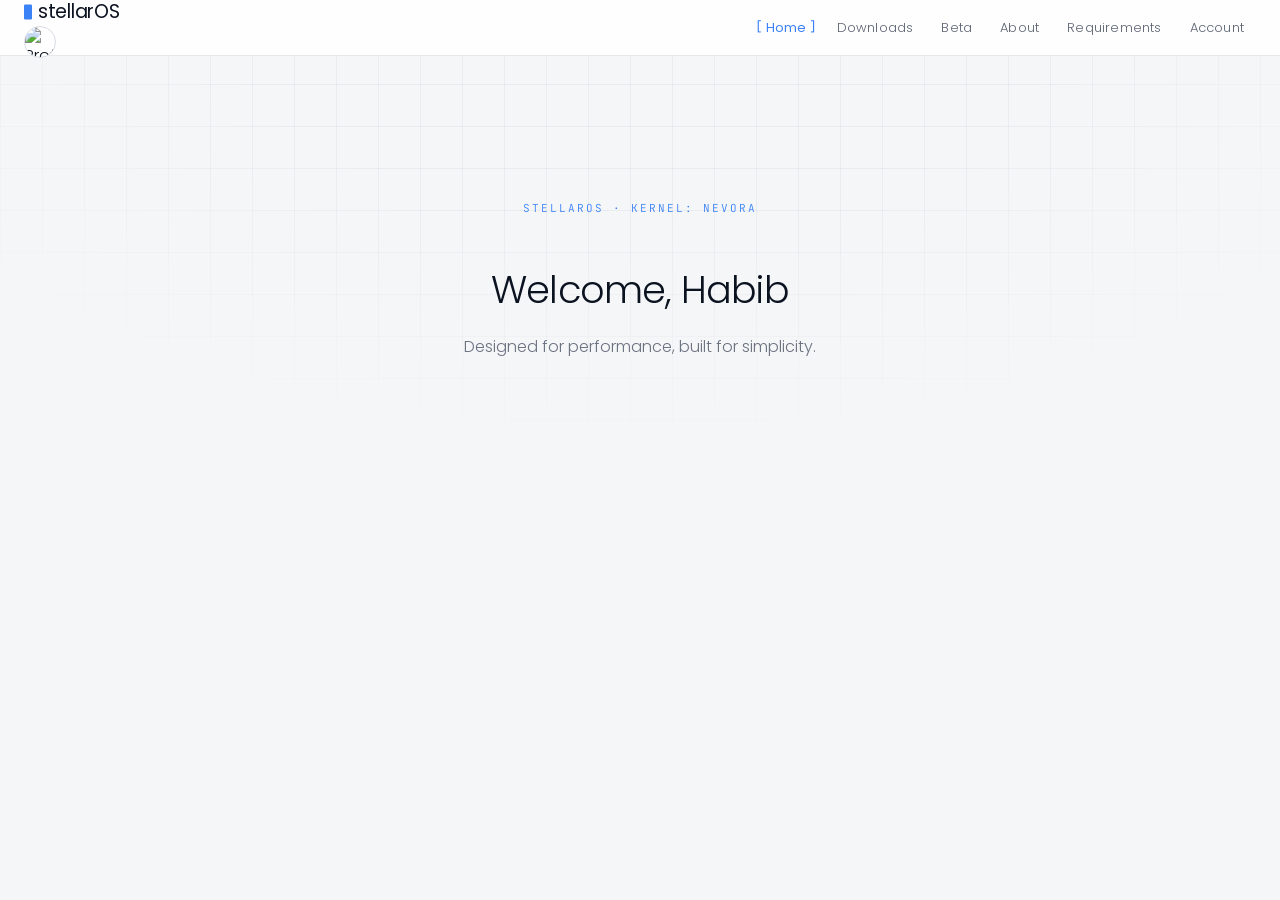
==== commit 8396625a: "Actualizar index.html" ====
--- a/index.html
+++ b/index.html
@@ -17,10 +17,10 @@
             --bg-raised: #ffffff;
             --logo-color: #0b1220;
             --link-color: #5b6472;
-            --link-hover: #3b82f6; /* Original Stellar Blue */
+            --link-hover: #3b82f6;
             --text-main: #0b1220;
             --text-muted: #6b7280;
-            --header-bg: rgba(255, 255, 255, 0.86);
+            --header-bg: rgba(255, 255, 255, 0.88);
             --divider-line: rgba(11, 18, 32, 0.09);
             --input-bg: #ffffff;
             --input-border: #d7dbe2;
@@ -42,7 +42,7 @@
                 --link-hover: #58a6ff;
                 --text-main: #f1f5f9;
                 --text-muted: #7c8797;
-                --header-bg: rgba(5, 7, 12, 0.82);
+                --header-bg: rgba(5, 7, 12, 0.85);
                 --divider-line: rgba(241, 245, 249, 0.09);
                 --input-bg: #0b0f17;
                 --input-border: #1f2733;
@@ -89,7 +89,7 @@
 
         header, main, .toast { position: relative; z-index: 1; }
 
-        /* ---------- Header ---------- */
+        /* ---------- Header & Navigation ---------- */
         header {
             display: flex;
             justify-content: space-between;
@@ -100,8 +100,8 @@
             top: 0;
             z-index: 100;
             background-color: var(--header-bg);
-            backdrop-filter: blur(10px) saturate(140%);
-            -webkit-backdrop-filter: blur(10px) saturate(140%);
+            backdrop-filter: blur(12px) saturate(140%);
+            -webkit-backdrop-filter: blur(12px) saturate(140%);
             border-bottom: 1px solid var(--divider-line);
             box-sizing: border-box;
         }
@@ -109,7 +109,6 @@
         .logo-area {
             display: flex;
             align-items: center;
-            gap: 12px;
         }
 
         .logo {
@@ -121,6 +120,7 @@
             user-select: none;
             position: relative;
             padding-left: 14px;
+            white-space: nowrap;
         }
 
         .logo::before {
@@ -141,10 +141,66 @@
             50%, 100% { opacity: 0.15; }
         }
 
+        nav {
+            display: flex;
+            align-items: center;
+            gap: 16px;
+        }
+
+        nav ul {
+            list-style: none;
+            margin: 0;
+            padding: 0;
+            display: flex;
+            gap: 4px;
+            align-items: center;
+        }
+
+        nav a {
+            text-decoration: none;
+            color: var(--link-color);
+            font-size: 13px;
+            transition: color 0.2s ease, background 0.2s ease;
+            cursor: pointer;
+            padding: 6px 12px;
+            border-radius: 6px;
+            position: relative;
+            letter-spacing: 0.2px;
+            white-space: nowrap;
+            display: inline-block;
+        }
+
+        nav a:hover {
+            color: var(--text-main);
+            background: var(--divider-line);
+        }
+
+        nav a.active {
+            color: var(--link-hover);
+            padding: 6px 14px;
+            font-weight: 400;
+        }
+
+        nav a.active::before {
+            content: '[';
+            position: absolute;
+            left: 3px;
+            color: var(--link-hover);
+            font-family: 'JetBrains Mono', monospace;
+        }
+        nav a.active::after {
+            content: ']';
+            position: absolute;
+            right: 3px;
+            color: var(--link-hover);
+            font-family: 'JetBrains Mono', monospace;
+        }
+
         .badge-wrapper {
             position: relative;
             display: flex;
             align-items: center;
+            flex-shrink: 0;
         }
 
         .nav-profile-badge {
@@ -184,60 +240,7 @@
             fill: #ffffff;
         }
 
-        nav {
-            display: flex;
-            align-items: center;
-            flex-direction: row;
-            justify-content: space-between;
-        }
-
-        nav ul {
-            list-style: none;
-            margin: 0;
-            padding: 0;
-            display: flex;
-            gap: 4px;
-        }
-
-        nav a {
-            text-decoration: none;
-            color: var(--link-color);
-            font-size: 13px;
-            transition: color 0.2s ease, background 0.2s ease;
-            cursor: pointer;
-            padding: 6px 12px;
-            border-radius: 6px;
-            position: relative;
-            letter-spacing: 0.2px;
-            white-space: nowrap;
-        }
-
-        nav a:hover {
-            color: var(--text-main);
-            background: var(--divider-line);
-        }
-
-        nav a.active {
-            color: var(--link-hover);
-            padding: 6px 16px;
-        }
-
-        nav a.active::before {
-            content: '[';
-            position: absolute;
-            left: -2px;
-            color: var(--link-hover);
-            font-family: 'JetBrains Mono', monospace;
-        }
-        nav a.active::after {
-            content: ']';
-            position: absolute;
-            right: -2px;
-            color: var(--link-hover);
-            font-family: 'JetBrains Mono', monospace;
-        }
-
-        /* ---------- Main ---------- */
+        /* ---------- Main Content ---------- */
         main {
             flex-grow: 1;
             padding: 48px 20px 80px;
@@ -293,9 +296,7 @@
         }
 
         @media (min-width: 768px) {
-            .open-feature-grid {
-                grid-template-columns: 1fr 1fr;
-            }
+            .open-feature-grid { grid-template-columns: 1fr 1fr; }
         }
 
         .open-feature-item {
@@ -306,7 +307,6 @@
             background-color: transparent;
             border: none;
             border-bottom: 1px solid var(--divider-line);
-            box-shadow: none;
             opacity: 0;
             transform: translateY(14px);
             animation: slideUpFadeItem 0.5s cubic-bezier(0.16, 1, 0.3, 1) forwards;
@@ -766,24 +766,51 @@
             outline-offset: 2px;
         }
 
-        /* ---------- Mobile Layout Optimizations ---------- */
-        @media (max-width: 680px) {
+        /* ==========================================
+           REFINED MOBILE LAYOUT FIXES
+           ========================================== */
+        @media (max-width: 768px) {
             header {
-                flex-direction: row;
+                flex-direction: column;
+                height: auto;
+                padding: 12px 16px;
+                gap: 12px;
+            }
+
+            .logo-header-row {
+                width: 100%;
+                display: flex;
                 justify-content: space-between;
-                padding: 0 16px;
-                height: 56px;
+                align-items: center;
+            }
+
+            nav {
+                width: 100%;
+                overflow-x: auto;
+                -webkit-overflow-scrolling: touch;
+                scrollbar-width: none; /* Hide scrollbars */
+                padding-bottom: 2px;
+            }
+
+            nav::-webkit-scrollbar {
+                display: none;
             }
 
             nav ul {
                 display: flex;
-                overflow-x: auto;
-                max-width: calc(100vw - 120px);
-                scrollbar-width: none;
-                -ms-overflow-style: none;
-            }
-
-            nav ul::-webkit-scrollbar { display: none; }
+                flex-wrap: nowrap;
+                white-space: nowrap;
+                gap: 6px;
+            }
+
+            nav a {
+                font-size: 12.5px;
+                padding: 5px 10px;
+            }
+
+            nav a.active {
+                padding: 5px 12px;
+            }
 
             .about-open-content h1 { font-size: 26px; }
             .about-open-content p.subtitle { font-size: 14.5px; margin-bottom: 24px; }
@@ -796,7 +823,7 @@
             }
 
             .profile-card { max-width: 100%; }
-            .badge-wrapper { margin-left: 10px !important; }
+            main { padding-top: 28px; }
         }
     </style>
 </head>
@@ -804,8 +831,19 @@
     <div class="bg-grid" aria-hidden="true"></div>
 
     <header id="navbar">
-        <div class="logo-area">
-            <div class="logo" onclick="switchTab('home')">stellarOS</div>
+        <div class="logo-header-row">
+            <div class="logo-area">
+                <div class="logo" onclick="switchTab('home')">stellarOS</div>
+            </div>
+            
+            <div class="badge-wrapper">
+                <img src="" class="nav-profile-badge" id="nav-avatar" onclick="switchTab('account')" alt="Profile">
+                <span class="nav-verified-indicator" id="nav-avatar-verified">
+                    <svg viewBox="0 0 24 24">
+                        <polyline points="20 6 9 17 4 12"></polyline>
+                    </svg>
+                </span>
+            </div>
         </div>
 
         <nav>
@@ -817,14 +855,6 @@
                 <li><a class="nav-link" onclick="switchTab('requirements')">Requirements</a></li>
                 <li><a class="nav-link" onclick="switchTab('account')">Account</a></li>
             </ul>
-            <div class="badge-wrapper" style="margin-left: 20px;">
-                <img src="" class="nav-profile-badge" id="nav-avatar" onclick="switchTab('account')" alt="Profile">
-                <span class="nav-verified-indicator" id="nav-avatar-verified">
-                    <svg viewBox="0 0 24 24">
-                        <polyline points="20 6 9 17 4 12"></polyline>
-                    </svg>
-                </span>
-            </div>
         </nav>
     </header>
 
@@ -833,7 +863,7 @@
         <section id="home" class="tab-content active">
             <div class="hero-placeholder">
                 <span class="eyebrow mono">stellarOS · kernel: nevora</span>
-                <h2 id="home-greeting">Welcome, [User]</h2>
+                <h2 id="home-greeting">Welcome, Habib</h2>
                 <p>Designed for performance, built for simplicity.</p>
             </div>
         </section>
@@ -846,7 +876,7 @@
             </div>
         </section>
 
-        <!-- BETA PROGRAM TAB (PURE PROGRAM INFO / RELEASE STREAM) -->
+        <!-- BETA PROGRAM TAB -->
         <section id="beta" class="tab-content">
             <div class="about-open-content">
                 <span class="eyebrow mono">access · beta channel</span>
@@ -868,7 +898,7 @@
             </div>
         </section>
 
-        <!-- ACCOUNT TAB (SIGN IN, SIGN UP, PROFILE MANAGEMENT) -->
+        <!-- ACCOUNT TAB -->
         <section id="account" class="tab-content">
             <div class="about-open-content">
                 <span class="eyebrow mono">identity · authentication</span>
@@ -1185,7 +1215,7 @@
                 }
             } else {
                 showView('auth-signup-view');
-                if (greeting) greeting.innerText = "Welcome, [User]";
+                if (greeting) greeting.innerText = "Welcome, Habib";
                 navAvatar.src = DEFAULT_SILHOUETTE_AVATAR;
                 navVerifiedBadge.style.display = 'none';
             }
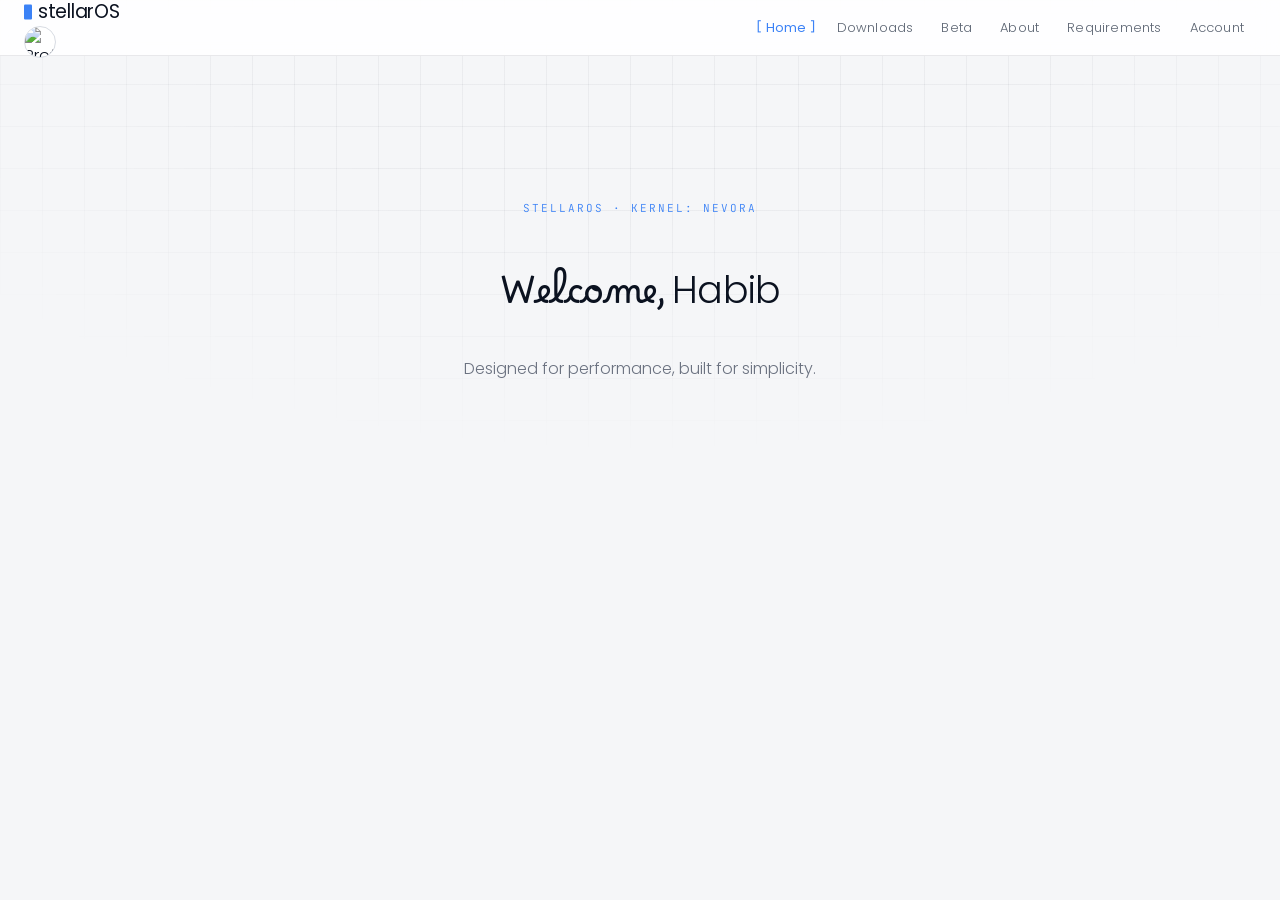
==== commit a6d60e28: "Actualizar index.html" ====
--- a/index.html
+++ b/index.html
@@ -6,7 +6,8 @@
     <title>stellarOS</title>
     <link rel="preconnect" href="https://fonts.googleapis.com">
     <link rel="preconnect" href="https://fonts.gstatic.com" crossorigin>
-    <link href="https://fonts.googleapis.com/css2?family=Poppins:wght@300;400;500;600&family=JetBrains+Mono:wght@400;500&display=swap" rel="stylesheet">
+    <!-- Included Borel font -->
+    <link href="https://fonts.googleapis.com/css2?family=Borel&family=Poppins:wght@300;400;500;600&family=JetBrains+Mono:wght@400;500&display=swap" rel="stylesheet">
 
     <style>
         /* ==========================================
@@ -381,6 +382,15 @@
             font-weight: 300;
             margin-bottom: 14px;
             letter-spacing: -0.8px;
+            font-family: 'Poppins', sans-serif;
+        }
+
+        /* Borel font styling for the Welcome text */
+        .welcome-borel {
+            font-family: 'Borel', cursive;
+            font-weight: 400;
+            margin-right: 6px;
+            font-size: 0.95em;
         }
 
         .hero-placeholder p {
@@ -766,9 +776,7 @@
             outline-offset: 2px;
         }
 
-        /* ==========================================
-           REFINED MOBILE LAYOUT FIXES
-           ========================================== */
+        /* Mobile Adjustments */
         @media (max-width: 768px) {
             header {
                 flex-direction: column;
@@ -788,13 +796,11 @@
                 width: 100%;
                 overflow-x: auto;
                 -webkit-overflow-scrolling: touch;
-                scrollbar-width: none; /* Hide scrollbars */
+                scrollbar-width: none;
                 padding-bottom: 2px;
             }
 
-            nav::-webkit-scrollbar {
-                display: none;
-            }
+            nav::-webkit-scrollbar { display: none; }
 
             nav ul {
                 display: flex;
@@ -803,14 +809,8 @@
                 gap: 6px;
             }
 
-            nav a {
-                font-size: 12.5px;
-                padding: 5px 10px;
-            }
-
-            nav a.active {
-                padding: 5px 12px;
-            }
+            nav a { font-size: 12.5px; padding: 5px 10px; }
+            nav a.active { padding: 5px 12px; }
 
             .about-open-content h1 { font-size: 26px; }
             .about-open-content p.subtitle { font-size: 14.5px; margin-bottom: 24px; }
@@ -863,7 +863,7 @@
         <section id="home" class="tab-content active">
             <div class="hero-placeholder">
                 <span class="eyebrow mono">stellarOS · kernel: nevora</span>
-                <h2 id="home-greeting">Welcome, Habib</h2>
+                <h2 id="home-greeting"><span class="welcome-borel">Welcome,</span><span id="greeting-username">Habib</span></h2>
                 <p>Designed for performance, built for simplicity.</p>
             </div>
         </section>
@@ -1168,7 +1168,7 @@
         function handleUserStateChange(user) {
             const navAvatar = document.getElementById('nav-avatar');
             const navVerifiedBadge = document.getElementById('nav-avatar-verified');
-            const greeting = document.getElementById('home-greeting');
+            const greetingUsername = document.getElementById('greeting-username');
 
             if (user) {
                 const resolvedAvatar = getResolvedAvatarUrl(user);
@@ -1186,7 +1186,7 @@
                             username = parts[1];
                         }
 
-                        if (greeting) greeting.innerText = `Welcome, ${displayName}`;
+                        if (greetingUsername) greetingUsername.innerText = displayName;
 
                         const isHabib = username.toLowerCase() === 'habib';
                         const verifiedBadge = document.getElementById('card-verified-badge');
@@ -1215,7 +1215,7 @@
                 }
             } else {
                 showView('auth-signup-view');
-                if (greeting) greeting.innerText = "Welcome, Habib";
+                if (greetingUsername) greetingUsername.innerText = "Habib";
                 navAvatar.src = DEFAULT_SILHOUETTE_AVATAR;
                 navVerifiedBadge.style.display = 'none';
             }
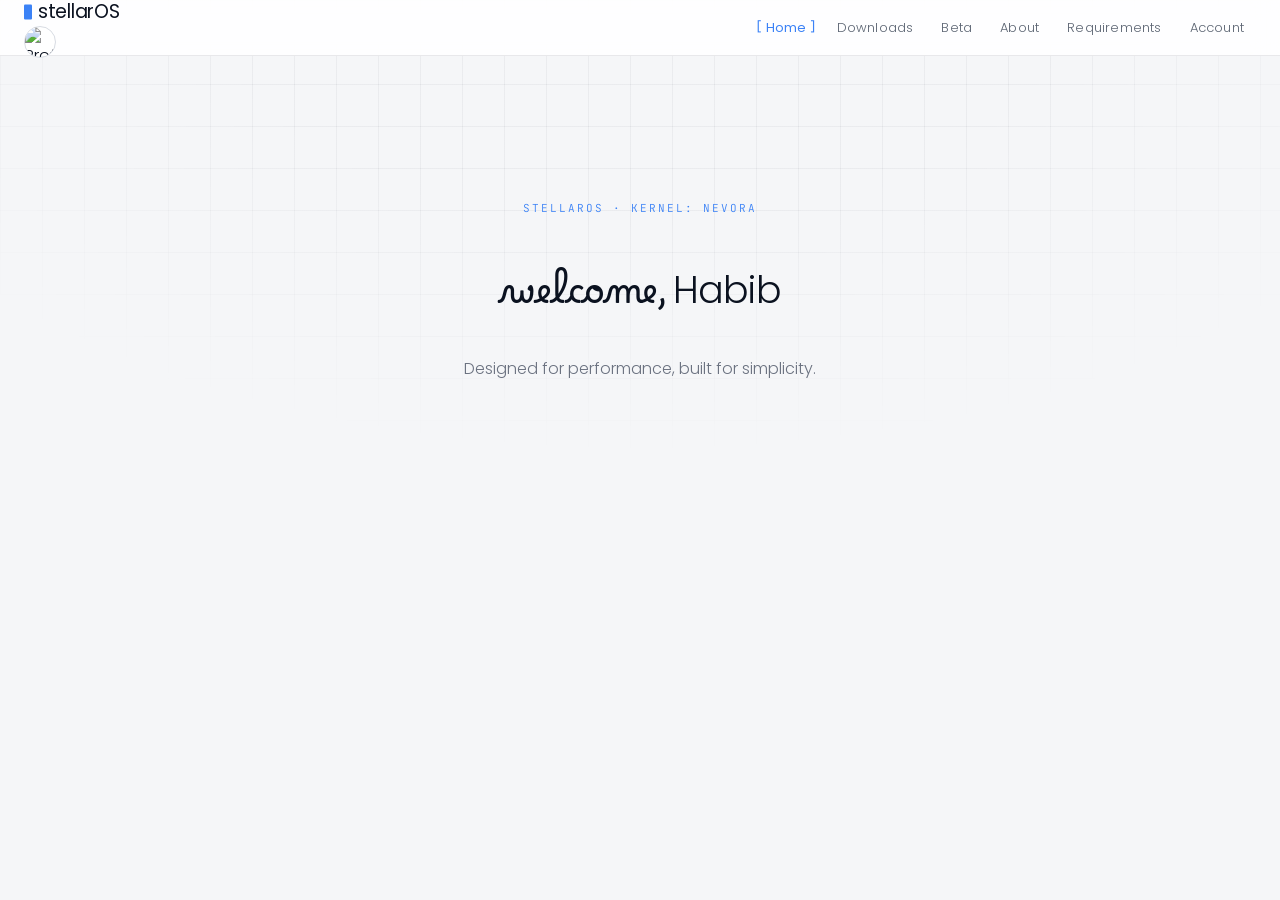
==== commit ac7c6598: "Actualizar index.html" ====
--- a/index.html
+++ b/index.html
@@ -863,7 +863,7 @@
         <section id="home" class="tab-content active">
             <div class="hero-placeholder">
                 <span class="eyebrow mono">stellarOS · kernel: nevora</span>
-                <h2 id="home-greeting"><span class="welcome-borel">Welcome,</span><span id="greeting-username">Habib</span></h2>
+                <h2 id="home-greeting"><span class="welcome-borel">welcome,</span><span id="greeting-username">Habib</span></h2>
                 <p>Designed for performance, built for simplicity.</p>
             </div>
         </section>
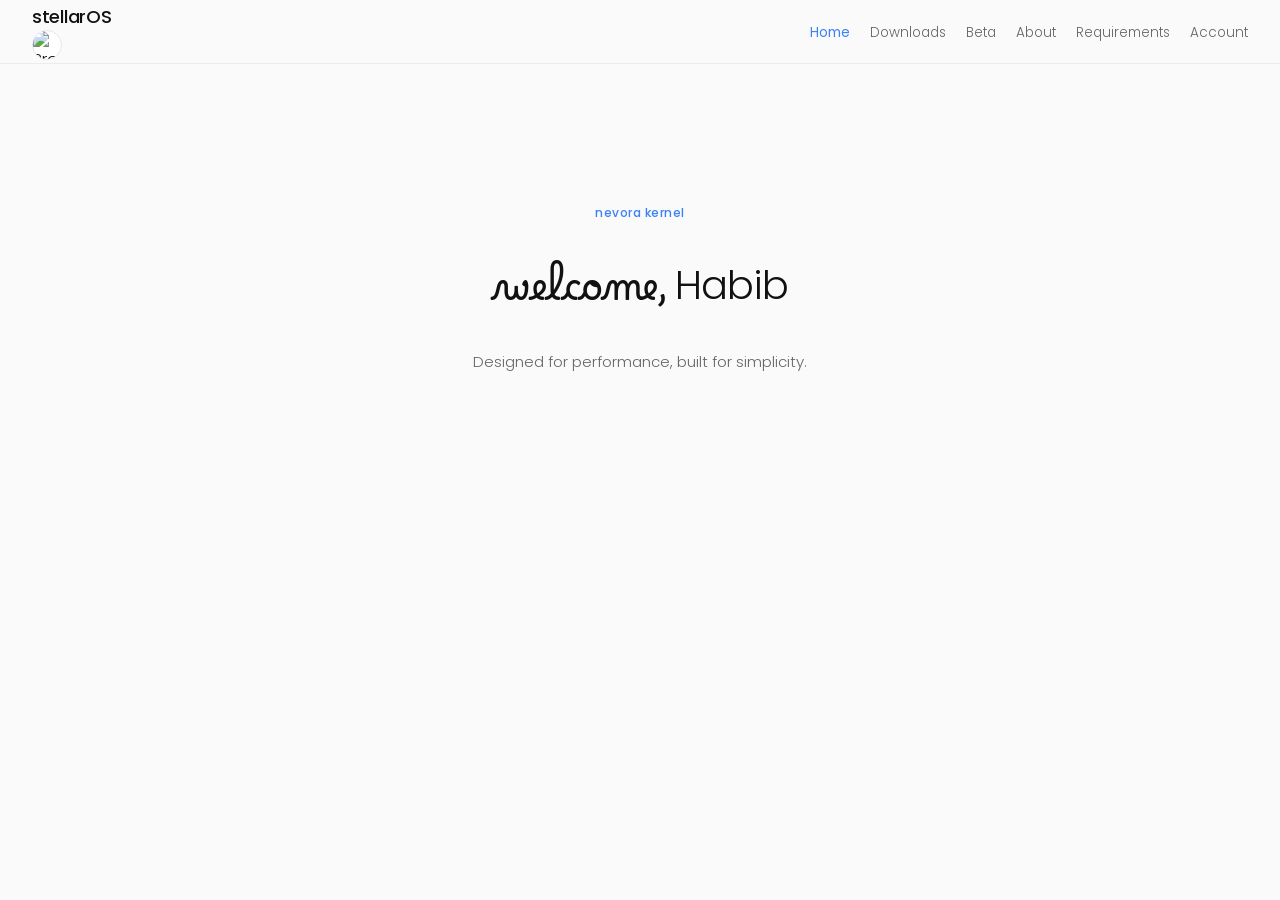
==== commit cd2d9ede: "Actualizar index.html" ====
--- a/index.html
+++ b/index.html
@@ -6,54 +6,49 @@
     <title>stellarOS</title>
     <link rel="preconnect" href="https://fonts.googleapis.com">
     <link rel="preconnect" href="https://fonts.gstatic.com" crossorigin>
-    <!-- Included Borel font -->
-    <link href="https://fonts.googleapis.com/css2?family=Borel&family=Poppins:wght@300;400;500;600&family=JetBrains+Mono:wght@400;500&display=swap" rel="stylesheet">
+    <link href="https://fonts.googleapis.com/css2?family=Borel&family=Poppins:wght@300;400;500;600&display=swap" rel="stylesheet">
 
     <style>
         /* ==========================================
            TOKENS & SYSTEM VARS
            ========================================== */
         :root {
-            --bg-color: #f5f6f8;
+            --bg-color: #fafafa;
             --bg-raised: #ffffff;
-            --logo-color: #0b1220;
-            --link-color: #5b6472;
+            --logo-color: #111111;
+            --link-color: #666666;
             --link-hover: #3b82f6;
-            --text-main: #0b1220;
-            --text-muted: #6b7280;
-            --header-bg: rgba(255, 255, 255, 0.88);
-            --divider-line: rgba(11, 18, 32, 0.09);
+            --text-main: #111111;
+            --text-muted: #666666;
+            --header-bg: rgba(250, 250, 250, 0.85);
+            --divider-line: rgba(0, 0, 0, 0.06);
             --input-bg: #ffffff;
-            --input-border: #d7dbe2;
-            --btn-bg: #0b1220;
+            --input-border: #e2e8f0;
+            --btn-bg: #111111;
             --btn-text: #ffffff;
             --card-bg: #ffffff;
             --profile-card-bg: #ffffff;
             --verified-badge-color: #3b82f6;
-            --mono-dim: rgba(11, 18, 32, 0.35);
-            --grid-line: rgba(11, 18, 32, 0.045);
         }
 
         @media (prefers-color-scheme: dark) {
             :root {
-                --bg-color: #05070c;
-                --bg-raised: #0b0f17;
-                --logo-color: #f1f5f9;
-                --link-color: #8b95a5;
+                --bg-color: #0d0d0e;
+                --bg-raised: #141416;
+                --logo-color: #f4f4f5;
+                --link-color: #a1a1aa;
                 --link-hover: #58a6ff;
-                --text-main: #f1f5f9;
-                --text-muted: #7c8797;
-                --header-bg: rgba(5, 7, 12, 0.85);
-                --divider-line: rgba(241, 245, 249, 0.09);
-                --input-bg: #0b0f17;
-                --input-border: #1f2733;
-                --btn-bg: #f1f5f9;
-                --btn-text: #05070c;
-                --card-bg: #0b0f17;
-                --profile-card-bg: #0b0f17;
+                --text-main: #f4f4f5;
+                --text-muted: #a1a1aa;
+                --header-bg: rgba(13, 13, 14, 0.85);
+                --divider-line: rgba(255, 255, 255, 0.08);
+                --input-bg: #141416;
+                --input-border: #27272a;
+                --btn-bg: #f4f4f5;
+                --btn-text: #0d0d0e;
+                --card-bg: #141416;
+                --profile-card-bg: #141416;
                 --verified-badge-color: #58a6ff;
-                --mono-dim: rgba(241, 245, 249, 0.3);
-                --grid-line: rgba(241, 245, 249, 0.05);
             }
         }
 
@@ -67,42 +62,25 @@
             background-color: var(--bg-color);
             color: var(--text-main);
             -webkit-font-smoothing: antialiased;
-            transition: background-color 0.4s ease;
+            transition: background-color 0.3s ease;
             min-height: 100vh;
             display: flex;
             flex-direction: column;
-            position: relative;
-        }
-
-        .bg-grid {
-            position: fixed;
-            inset: 0;
-            pointer-events: none;
-            z-index: 0;
-            background-image:
-                linear-gradient(var(--grid-line) 1px, transparent 1px),
-                linear-gradient(90deg, var(--grid-line) 1px, transparent 1px);
-            background-size: 42px 42px;
-            mask-image: radial-gradient(ellipse 80% 60% at 50% 0%, black 40%, transparent 85%);
-        }
-
-        .mono { font-family: 'JetBrains Mono', monospace; }
-
-        header, main, .toast { position: relative; z-index: 1; }
+        }
 
         /* ---------- Header & Navigation ---------- */
         header {
             display: flex;
             justify-content: space-between;
             align-items: center;
-            padding: 0 24px;
-            height: 56px;
+            padding: 0 32px;
+            height: 64px;
             position: sticky;
             top: 0;
             z-index: 100;
             background-color: var(--header-bg);
-            backdrop-filter: blur(12px) saturate(140%);
-            -webkit-backdrop-filter: blur(12px) saturate(140%);
+            backdrop-filter: blur(12px);
+            -webkit-backdrop-filter: blur(12px);
             border-bottom: 1px solid var(--divider-line);
             box-sizing: border-box;
         }
@@ -113,39 +91,13 @@
         }
 
         .logo {
-            font-size: 19px;
+            font-size: 18px;
             color: var(--logo-color);
+            font-weight: 500;
             letter-spacing: -0.3px;
-            font-weight: 400;
             cursor: pointer;
             user-select: none;
-            position: relative;
-            padding-left: 14px;
             white-space: nowrap;
-        }
-
-        .logo::before {
-            content: '';
-            position: absolute;
-            left: 0;
-            top: 50%;
-            transform: translateY(-50%);
-            width: 8px;
-            height: 15px;
-            background: var(--link-hover);
-            border-radius: 1px;
-            animation: caretBlink 1.1s steps(1) infinite;
-        }
-
-        @keyframes caretBlink {
-            0%, 49% { opacity: 1; }
-            50%, 100% { opacity: 0.15; }
-        }
-
-        nav {
-            display: flex;
-            align-items: center;
-            gap: 16px;
         }
 
         nav ul {
@@ -153,49 +105,21 @@
             margin: 0;
             padding: 0;
             display: flex;
-            gap: 4px;
+            gap: 20px;
             align-items: center;
         }
 
         nav a {
             text-decoration: none;
             color: var(--link-color);
-            font-size: 13px;
-            transition: color 0.2s ease, background 0.2s ease;
+            font-size: 13.5px;
+            transition: color 0.2s ease;
             cursor: pointer;
-            padding: 6px 12px;
-            border-radius: 6px;
-            position: relative;
-            letter-spacing: 0.2px;
             white-space: nowrap;
-            display: inline-block;
-        }
-
-        nav a:hover {
-            color: var(--text-main);
-            background: var(--divider-line);
-        }
-
-        nav a.active {
-            color: var(--link-hover);
-            padding: 6px 14px;
-            font-weight: 400;
-        }
-
-        nav a.active::before {
-            content: '[';
-            position: absolute;
-            left: 3px;
-            color: var(--link-hover);
-            font-family: 'JetBrains Mono', monospace;
-        }
-        nav a.active::after {
-            content: ']';
-            position: absolute;
-            right: 3px;
-            color: var(--link-hover);
-            font-family: 'JetBrains Mono', monospace;
-        }
+        }
+
+        nav a:hover { color: var(--text-main); }
+        nav a.active { color: var(--link-hover); font-weight: 400; }
 
         .badge-wrapper {
             position: relative;
@@ -205,47 +129,43 @@
         }
 
         .nav-profile-badge {
-            width: 30px;
-            height: 30px;
+            width: 28px;
+            height: 28px;
             border-radius: 50%;
             object-fit: cover;
-            border: 1.5px solid var(--input-border);
+            border: 1px solid var(--input-border);
             cursor: pointer;
-            transition: border-color 0.2s ease, transform 0.2s ease;
+            transition: opacity 0.2s ease;
             background-color: var(--input-bg);
         }
 
-        .nav-profile-badge:hover {
-            border-color: var(--link-hover);
-            transform: scale(1.06);
-        }
+        .nav-profile-badge:hover { opacity: 0.8; }
 
         .nav-verified-indicator {
             position: absolute;
-            bottom: -1px;
-            right: -1px;
-            width: 12px;
-            height: 12px;
+            bottom: -2px;
+            right: -2px;
+            width: 10px;
+            height: 10px;
             background-color: var(--verified-badge-color);
             border-radius: 50%;
             display: none;
             align-items: center;
             justify-content: center;
             border: 1.5px solid var(--header-bg);
-            box-shadow: 0 1px 3px rgba(0,0,0,0.2);
         }
 
         .nav-verified-indicator svg {
-            width: 6.5px;
-            height: 6.5px;
+            width: 5.5px;
+            height: 5.5px;
             fill: #ffffff;
         }
 
         /* ---------- Main Content ---------- */
         main {
             flex-grow: 1;
-            padding: 48px 20px 80px;
-            max-width: 900px;
+            padding: 60px 24px 100px;
+            max-width: 800px;
             margin: 0 auto;
             width: 100%;
             box-sizing: border-box;
@@ -254,240 +174,148 @@
         .tab-content { display: none; }
         .tab-content.active { display: block; }
 
-        .about-open-content {
-            position: relative;
-            animation: slideUpFade 0.6s cubic-bezier(0.16, 1, 0.3, 1) forwards;
-        }
-
         .eyebrow {
-            display: inline-block;
-            font-family: 'JetBrains Mono', monospace;
-            font-size: 11px;
-            letter-spacing: 2px;
-            text-transform: uppercase;
+            display: block;
+            font-size: 12px;
+            letter-spacing: 0.5px;
             color: var(--link-hover);
-            margin-bottom: 14px;
+            margin-bottom: 12px;
+            text-transform: lowercase;
+            font-weight: 500;
         }
 
         .about-open-content h1 {
-            font-size: 36px;
-            font-weight: 300;
+            font-size: 32px;
+            font-weight: 400;
             margin-top: 0;
-            margin-bottom: 18px;
+            margin-bottom: 16px;
             color: var(--text-main);
-            letter-spacing: -0.8px;
+            letter-spacing: -0.5px;
             line-height: 1.2;
         }
 
         .about-open-content p.subtitle {
-            font-size: 16px;
-            line-height: 1.8;
+            font-size: 15px;
+            line-height: 1.7;
             color: var(--text-muted);
-            margin-bottom: 40px;
-            max-width: 720px;
+            margin-bottom: 48px;
+            max-width: 640px;
         }
 
         .open-feature-grid {
             display: grid;
             grid-template-columns: 1fr;
-            gap: 0;
+            gap: 24px;
             margin-bottom: 40px;
-            border-top: 1px solid var(--divider-line);
-            counter-reset: feature-addr;
-        }
-
-        @media (min-width: 768px) {
+        }
+
+        @media (min-width: 640px) {
             .open-feature-grid { grid-template-columns: 1fr 1fr; }
         }
 
         .open-feature-item {
             display: flex;
             flex-direction: column;
-            gap: 8px;
-            padding: 22px 18px 22px 0;
-            background-color: transparent;
-            border: none;
-            border-bottom: 1px solid var(--divider-line);
-            opacity: 0;
-            transform: translateY(14px);
-            animation: slideUpFadeItem 0.5s cubic-bezier(0.16, 1, 0.3, 1) forwards;
-            position: relative;
-            counter-increment: feature-addr;
-        }
-
-        @media (min-width: 768px) {
-            .open-feature-item:nth-child(odd) {
-                padding-right: 28px;
-                border-right: 1px solid var(--divider-line);
-            }
-            .open-feature-item:nth-child(even) {
-                padding-left: 28px;
-            }
-        }
-
-        .open-feature-item:hover { background: var(--grid-line); }
-        .open-feature-item:hover .item-marker { color: var(--link-hover); }
-
-        .open-feature-item::before {
-            content: '0x0' counter(feature-addr, upper-hex);
-            font-family: 'JetBrains Mono', monospace;
-            font-size: 11px;
-            color: var(--mono-dim);
-            letter-spacing: 0.5px;
-        }
+            gap: 6px;
+            padding: 20px;
+            background-color: var(--card-bg);
+            border: 1px solid var(--divider-line);
+            border-radius: 12px;
+            transition: transform 0.2s ease;
+        }
+
+        .open-feature-item:hover { transform: translateY(-2px); }
 
         .item-marker {
             color: var(--text-main);
             font-size: 14px;
             font-weight: 500;
-            text-transform: uppercase;
-            letter-spacing: 1.2px;
-            transition: color 0.2s ease;
         }
 
         .item-text {
-            font-size: 14.5px;
-            line-height: 1.65;
+            font-size: 13.5px;
+            line-height: 1.6;
             color: var(--text-muted);
         }
 
-        .and-more {
-            font-family: 'JetBrains Mono', monospace;
-            font-size: 13px;
-            letter-spacing: 1px;
-            text-transform: uppercase;
-            color: var(--mono-dim);
-            margin-top: 4px;
-            margin-bottom: 40px;
-        }
-
         .last-updated-banner {
-            font-family: 'JetBrains Mono', monospace;
             font-size: 12px;
-            color: var(--mono-dim);
-            border-top: 1px solid var(--divider-line);
-            padding-top: 20px;
-            margin-top: 36px;
-            letter-spacing: 0.5px;
+            color: var(--text-muted);
+            margin-top: 48px;
         }
 
         .hero-placeholder {
             text-align: center;
-            padding: 90px 20px;
-            animation: slideUpFade 0.6s cubic-bezier(0.16, 1, 0.3, 1) forwards;
+            padding: 80px 20px;
         }
 
         .hero-placeholder h2 {
-            font-size: 38px;
+            font-size: 40px;
             font-weight: 300;
-            margin-bottom: 14px;
-            letter-spacing: -0.8px;
+            margin-bottom: 12px;
+            letter-spacing: -1px;
             font-family: 'Poppins', sans-serif;
         }
 
-        /* Borel font styling for the Welcome text */
         .welcome-borel {
             font-family: 'Borel', cursive;
             font-weight: 400;
-            margin-right: 6px;
+            margin-right: 8px;
             font-size: 0.95em;
         }
 
         .hero-placeholder p {
             color: var(--text-muted);
-            font-size: 16px;
-        }
-
-        /* ---------- Auth Forms & Account Panels ---------- */
+            font-size: 15px;
+            margin: 0;
+        }
+
+        /* ---------- Forms & Account ---------- */
         .beta-form-container {
-            max-width: 420px;
+            max-width: 380px;
             margin: 0 auto;
-            padding: 28px 28px 24px;
+            padding: 32px;
             border: 1px solid var(--divider-line);
-            border-radius: 10px;
+            border-radius: 16px;
             background: var(--card-bg);
-            position: relative;
-            animation: slideUpFade 0.5s ease forwards;
-        }
-
-        .beta-form-container::before,
-        .beta-form-container::after,
-        .profile-card::before,
-        .profile-card::after {
-            content: '';
-            position: absolute;
-            width: 14px;
-            height: 14px;
-            border-color: var(--link-hover);
-            border-style: solid;
-            opacity: 0.55;
-        }
-        .beta-form-container::before, .profile-card::before {
-            top: -1px; left: -1px;
-            border-width: 2px 0 0 2px;
-        }
-        .beta-form-container::after, .profile-card::after {
-            bottom: -1px; right: -1px;
-            border-width: 0 2px 2px 0;
         }
 
         .form-group {
-            margin-bottom: 22px;
+            margin-bottom: 20px;
             display: flex;
             flex-direction: column;
-            gap: 8px;
-            position: relative;
+            gap: 6px;
         }
 
         .form-group label {
-            font-family: 'JetBrains Mono', monospace;
-            font-size: 11px;
-            text-transform: uppercase;
-            letter-spacing: 1px;
+            font-size: 12px;
             font-weight: 500;
             color: var(--text-muted);
         }
 
         .form-group input {
-            padding: 12px 14px;
-            border-radius: 6px;
+            padding: 10px 14px;
+            border-radius: 8px;
             border: 1px solid var(--input-border);
             background-color: var(--input-bg);
             color: var(--text-main);
             font-family: 'Poppins', sans-serif;
-            font-size: 15px;
+            font-size: 14px;
             outline: none;
-            transition: border-color 0.2s, box-shadow 0.2s, opacity 0.2s;
+            transition: border-color 0.2s;
         }
 
         .form-group input:focus {
             border-color: var(--link-hover);
-            box-shadow: 0 0 0 3px rgba(59, 130, 246, 0.15);
-        }
-
-        .form-group input:disabled {
-            opacity: 0.55;
-            cursor: not-allowed;
-            background-color: rgba(0, 0, 0, 0.02);
-        }
-
-        .cooldown-warning {
-            font-family: 'JetBrains Mono', monospace;
-            font-size: 11px;
-            color: #ef4444;
-            margin-top: 4px;
-            display: none;
-            font-weight: 400;
         }
 
         .forgot-password-link {
             align-self: flex-end;
-            font-size: 12.5px;
+            font-size: 12px;
             color: var(--text-muted);
             cursor: pointer;
-            margin-top: -14px;
-            margin-bottom: 18px;
-            transition: color 0.2s;
+            margin-top: -12px;
+            margin-bottom: 20px;
         }
 
         .forgot-password-link:hover { color: var(--link-hover); }
@@ -496,97 +324,81 @@
             background: transparent;
             border: 1px solid var(--input-border);
             color: var(--text-main);
-            padding: 12px;
-            border-radius: 6px;
+            padding: 10px 14px;
+            border-radius: 8px;
             font-family: 'Poppins', sans-serif;
-            font-size: 13.5px;
+            font-size: 13px;
             cursor: pointer;
             transition: all 0.2s ease;
-            display: flex;
-            align-items: center;
-            justify-content: center;
-            gap: 8px;
-            margin-bottom: 14px;
             width: 100%;
             box-sizing: border-box;
         }
 
-        .btn-secondary:hover {
-            border-color: var(--link-hover);
-            color: var(--link-hover);
-        }
+        .btn-secondary:hover { border-color: var(--link-hover); color: var(--link-hover); }
 
         .btn-submit {
             width: 100%;
-            padding: 13px;
+            padding: 11px;
             background-color: var(--btn-bg);
             color: var(--btn-text);
             border: none;
-            border-radius: 6px;
+            border-radius: 8px;
             font-family: 'Poppins', sans-serif;
             font-weight: 500;
-            font-size: 14px;
-            letter-spacing: 0.2px;
+            font-size: 13.5px;
             cursor: pointer;
-            transition: opacity 0.2s, transform 0.1s;
+            transition: opacity 0.2s;
         }
 
         .btn-submit:hover { opacity: 0.9; }
-        .btn-submit:active { transform: scale(0.98); }
 
         .auth-switch {
             text-align: center;
-            margin-top: 18px;
-            font-size: 13.5px;
+            margin-top: 20px;
+            font-size: 13px;
             color: var(--text-muted);
         }
 
         .auth-switch span {
             color: var(--link-hover);
             cursor: pointer;
-            font-weight: 400;
-        }
-
-        /* ---------- Profile Card ---------- */
+        }
+
+        /* ---------- Profile ---------- */
         .profile-container {
             display: flex;
             flex-direction: column;
-            gap: 28px;
-            padding: 10px 0 36px 0;
-            animation: slideUpFade 0.6s cubic-bezier(0.16, 1, 0.3, 1) forwards;
-        }
-
-        @media (min-width: 768px) {
+            gap: 32px;
+            padding: 20px 0;
+        }
+
+        @media (min-width: 640px) {
             .profile-container {
                 flex-direction: row;
                 align-items: flex-start;
-                gap: 48px;
             }
         }
 
         .profile-card {
             background-color: var(--profile-card-bg);
             border: 1px solid var(--divider-line);
-            border-radius: 10px;
-            padding: 36px 32px;
+            border-radius: 16px;
+            padding: 32px 24px;
             display: flex;
             flex-direction: column;
             align-items: center;
             text-align: center;
-            flex-shrink: 0;
             width: 100%;
-            max-width: 300px;
+            max-width: 260px;
             box-sizing: border-box;
-            position: relative;
         }
 
         .profile-avatar-large {
-            width: 104px;
-            height: 104px;
+            width: 88px;
+            height: 88px;
             border-radius: 50%;
             object-fit: cover;
-            border: 2px solid var(--link-hover);
-            margin-bottom: 22px;
+            margin-bottom: 16px;
             background-color: var(--bg-color);
         }
 
@@ -595,11 +407,10 @@
             align-items: center;
             justify-content: center;
             gap: 6px;
-            margin: 0;
         }
 
         .profile-display-name {
-            font-size: 21px;
+            font-size: 18px;
             font-weight: 500;
             color: var(--text-main);
             margin: 0;
@@ -610,104 +421,79 @@
             align-items: center;
             justify-content: center;
             color: var(--verified-badge-color);
-            user-select: none;
         }
 
         .verified-badge svg {
-            width: 17px;
-            height: 17px;
+            width: 16px;
+            height: 16px;
             fill: currentColor;
         }
 
         .profile-username {
-            font-family: 'JetBrains Mono', monospace;
             font-size: 13px;
-            color: var(--link-hover);
-            margin: 6px 0 16px 0;
-            font-weight: 400;
+            color: var(--text-muted);
+            margin: 4px 0 16px 0;
         }
 
         .profile-meta-pill {
-            font-family: 'JetBrains Mono', monospace;
-            font-size: 10.5px;
-            background: transparent;
-            border: 1px solid var(--link-hover);
+            font-size: 11px;
+            background: rgba(59, 130, 246, 0.1);
             color: var(--link-hover);
             padding: 4px 10px;
             border-radius: 20px;
             font-weight: 500;
-            letter-spacing: 1px;
-            text-transform: uppercase;
         }
 
         .profile-details-area { flex-grow: 1; width: 100%; }
 
         .profile-row {
             border-bottom: 1px solid var(--divider-line);
-            padding: 15px 0;
+            padding: 14px 0;
             display: flex;
             justify-content: space-between;
             font-size: 13.5px;
         }
 
-        .profile-row-label {
-            color: var(--text-muted);
-            font-family: 'JetBrains Mono', monospace;
-            font-size: 11.5px;
-            text-transform: uppercase;
-            letter-spacing: 0.6px;
-            align-self: center;
-        }
-
-        .profile-row-val {
-            color: var(--text-main);
-            font-weight: 400;
-        }
+        .profile-row-label { color: var(--text-muted); }
+        .profile-row-val { color: var(--text-main); font-weight: 400; }
 
         .logout-btn {
             background: transparent;
-            color: var(--link-hover);
-            border: 1px solid var(--link-hover);
-            padding: 10px 18px;
-            border-radius: 6px;
+            color: #ef4444;
+            border: 1px solid rgba(239, 68, 68, 0.2);
+            padding: 8px 16px;
+            border-radius: 8px;
             cursor: pointer;
             font-family: 'Poppins', sans-serif;
-            font-size: 13.5px;
-            margin-top: 18px;
-            transition: background 0.2s, color 0.2s;
-        }
-
-        .logout-btn:hover {
-            background-color: var(--link-hover);
-            color: #fff;
-        }
+            font-size: 13px;
+            margin-top: 24px;
+            transition: all 0.2s;
+        }
+
+        .logout-btn:hover { background-color: rgba(239, 68, 68, 0.05); }
 
         .edit-profile-btn {
             background: transparent;
             border: 1px solid var(--divider-line);
-            color: var(--text-muted);
-            padding: 10px 18px;
-            border-radius: 6px;
+            color: var(--text-main);
+            padding: 8px 16px;
+            border-radius: 8px;
             cursor: pointer;
             font-family: 'Poppins', sans-serif;
-            font-size: 13.5px;
-            margin-top: 18px;
+            font-size: 13px;
+            margin-top: 24px;
             margin-right: 12px;
-            transition: all 0.2s ease;
-        }
-
-        .edit-profile-btn:hover {
-            border-color: var(--text-main);
-            color: var(--text-main);
-        }
+            transition: all 0.2s;
+        }
+
+        .edit-profile-btn:hover { border-color: var(--text-muted); }
 
         .onboarding-avatar-preview {
-            width: 92px;
-            height: 92px;
+            width: 80px;
+            height: 80px;
             border-radius: 50%;
             object-fit: cover;
-            border: 2px solid var(--link-hover);
-            margin: 0 auto 20px auto;
+            margin: 0 auto 16px auto;
             display: block;
             background-color: var(--input-bg);
         }
@@ -715,74 +501,46 @@
         /* ---------- Toast ---------- */
         .toast {
             position: fixed;
-            bottom: 28px;
-            right: 28px;
+            bottom: 24px;
+            right: 24px;
             background-color: var(--btn-bg);
             color: var(--btn-text);
-            padding: 14px 20px;
-            border-radius: 8px;
-            box-shadow: 0 12px 28px rgba(0,0,0,0.18);
+            padding: 12px 18px;
+            border-radius: 10px;
+            box-shadow: 0 8px 20px rgba(0,0,0,0.1);
             z-index: 1000;
             transform: translateY(100px);
             opacity: 0;
-            transition: all 0.4s cubic-bezier(0.16, 1, 0.3, 1);
-            font-size: 13.5px;
+            transition: all 0.3s ease;
+            font-size: 13px;
             display: flex;
             align-items: center;
-            gap: 12px;
-            border: 1px solid var(--divider-line);
-        }
-
-        .toast.show {
-            transform: translateY(0);
-            opacity: 1;
-        }
+            gap: 10px;
+        }
+
+        .toast.show { transform: translateY(0); opacity: 1; }
 
         .spinner {
-            border: 3px solid rgba(128,128,128,0.25);
-            width: 22px;
-            height: 22px;
+            border: 2px solid rgba(128,128,128,0.25);
+            width: 16px;
+            height: 16px;
             border-radius: 50%;
             border-left-color: var(--link-hover);
-            animation: spin 1s linear infinite;
+            animation: spin 0.8s linear infinite;
             display: inline-block;
             vertical-align: middle;
-            margin-right: 10px;
+            margin-right: 8px;
         }
 
         @keyframes spin { 0% { transform: rotate(0deg); } 100% { transform: rotate(360deg); } }
-        @keyframes slideUpFade { from { opacity: 0; transform: translateY(24px); } to { opacity: 1; transform: translateY(0); } }
-        @keyframes slideUpFadeItem { to { opacity: 1; transform: translateY(0); } }
-
-        .open-feature-item:nth-child(1) { animation-delay: 0.05s; }
-        .open-feature-item:nth-child(2) { animation-delay: 0.09s; }
-        .open-feature-item:nth-child(3) { animation-delay: 0.13s; }
-        .open-feature-item:nth-child(4) { animation-delay: 0.17s; }
-        .open-feature-item:nth-child(5) { animation-delay: 0.21s; }
-        .open-feature-item:nth-child(6) { animation-delay: 0.25s; }
-
-        @media (prefers-reduced-motion: reduce) {
-            .logo::before { animation: none; opacity: 1; }
-            .about-open-content, .open-feature-item, .hero-placeholder,
-            .beta-form-container, .profile-container, .toast {
-                animation: none !important;
-                opacity: 1 !important;
-                transform: none !important;
-            }
-        }
-
-        a:focus-visible, button:focus-visible, input:focus-visible {
-            outline: 2px solid var(--link-hover);
-            outline-offset: 2px;
-        }
 
         /* Mobile Adjustments */
-        @media (max-width: 768px) {
+        @media (max-width: 640px) {
             header {
                 flex-direction: column;
                 height: auto;
-                padding: 12px 16px;
-                gap: 12px;
+                padding: 16px;
+                gap: 16px;
             }
 
             .logo-header-row {
@@ -795,9 +553,7 @@
             nav {
                 width: 100%;
                 overflow-x: auto;
-                -webkit-overflow-scrolling: touch;
                 scrollbar-width: none;
-                padding-bottom: 2px;
             }
 
             nav::-webkit-scrollbar { display: none; }
@@ -806,29 +562,17 @@
                 display: flex;
                 flex-wrap: nowrap;
                 white-space: nowrap;
-                gap: 6px;
-            }
-
-            nav a { font-size: 12.5px; padding: 5px 10px; }
-            nav a.active { padding: 5px 12px; }
+                gap: 16px;
+            }
 
             .about-open-content h1 { font-size: 26px; }
-            .about-open-content p.subtitle { font-size: 14.5px; margin-bottom: 24px; }
-
-            .open-feature-item:nth-child(odd),
-            .open-feature-item:nth-child(even) {
-                border-right: none;
-                padding-left: 0;
-                padding-right: 0;
-            }
-
+            .hero-placeholder h2 { font-size: 32px; }
             .profile-card { max-width: 100%; }
-            main { padding-top: 28px; }
+            main { padding-top: 36px; }
         }
     </style>
 </head>
 <body>
-    <div class="bg-grid" aria-hidden="true"></div>
 
     <header id="navbar">
         <div class="logo-header-row">
@@ -862,7 +606,7 @@
         <!-- HOME TAB -->
         <section id="home" class="tab-content active">
             <div class="hero-placeholder">
-                <span class="eyebrow mono">stellarOS · kernel: nevora</span>
+                <span class="eyebrow">nevora kernel</span>
                 <h2 id="home-greeting"><span class="welcome-borel">welcome,</span><span id="greeting-username">Habib</span></h2>
                 <p>Designed for performance, built for simplicity.</p>
             </div>
@@ -879,10 +623,10 @@
         <!-- BETA PROGRAM TAB -->
         <section id="beta" class="tab-content">
             <div class="about-open-content">
-                <span class="eyebrow mono">access · beta channel</span>
-                <h1>Beta Program Portal</h1>
+                <span class="eyebrow">beta program</span>
+                <h1>Early Access</h1>
                 <p class="subtitle">
-                    Be among the first to experience early innovations in stellarOS. Test cutting-edge builds, provide feedback, and help us refine features as we build a faster, lighter desktop.
+                    Experience early innovations in stellarOS. Test cutting-edge builds, provide feedback, and help us refine features.
                 </p>
 
                 <div class="open-feature-grid">
@@ -901,17 +645,16 @@
         <!-- ACCOUNT TAB -->
         <section id="account" class="tab-content">
             <div class="about-open-content">
-                <span class="eyebrow mono">identity · authentication</span>
-                <h1 id="account-tab-title">Account Portal</h1>
+                <h1 id="account-tab-title">Account</h1>
 
                 <!-- Auth: Sign In View -->
                 <div id="auth-signin-view" class="beta-form-container" style="display: none;">
                     <form onsubmit="performSignIn(event)">
                         <div class="form-group">
-                            <label for="signin-email">Email Address</label>
+                            <label for="signin-email">Email</label>
                             <input type="email" id="signin-email" required placeholder="name@domain.com">
                         </div>
-                        <div class="form-group" style="margin-bottom: 24px;">
+                        <div class="form-group" style="margin-bottom: 20px;">
                             <label for="signin-password">Password</label>
                             <input type="password" id="signin-password" required placeholder="••••••••">
                         </div>
@@ -919,11 +662,11 @@
 
                         <button type="submit" class="btn-submit" id="btn-signin-text">Sign In</button>
 
-                        <div style="margin: 15px 0; text-align: center; font-size: 12px; color: var(--text-muted);" class="mono">or</div>
-                        <button type="button" class="btn-secondary" onclick="performPasskeySignIn()">🔑 Sign in with Passkey</button>
+                        <div style="margin: 16px 0; text-align: center; font-size: 12px; color: var(--text-muted);">or</div>
+                        <button type="button" class="btn-secondary" onclick="performPasskeySignIn()">Sign in with Passkey</button>
 
                         <div class="auth-switch">
-                            Don't have an account yet? <span onclick="toggleAuthView('signup')">Sign Up</span>
+                            Don't have an account? <span onclick="toggleAuthView('signup')">Sign Up</span>
                         </div>
                     </form>
                 </div>
@@ -932,7 +675,7 @@
                 <div id="auth-signup-view" class="beta-form-container" style="display: none;">
                     <form onsubmit="performSignUp(event)">
                         <div class="form-group">
-                            <label for="signup-email">Email Address</label>
+                            <label for="signup-email">Email</label>
                             <input type="email" id="signup-email" required placeholder="name@domain.com">
                         </div>
                         <div class="form-group">
@@ -948,19 +691,19 @@
 
                 <!-- Auth: Email Verification View -->
                 <div id="auth-verify-view" class="beta-form-container" style="display: none;">
-                    <h2 style="font-size: 19px; font-weight: 400; margin-bottom: 8px;">Verify Your Email Address</h2>
-                    <p style="font-size: 13.5px; color: var(--text-muted); margin-bottom: 24px;" id="verify-instructions">
-                        A verification link has been sent to your inbox. Please click the link to activate your account.
+                    <h2 style="font-size: 18px; font-weight: 400; margin-bottom: 8px;">Verify Your Email</h2>
+                    <p style="font-size: 13.5px; color: var(--text-muted); margin-bottom: 20px;" id="verify-instructions">
+                        A verification link has been sent to your inbox.
                     </p>
-                    <button onclick="checkEmailVerifiedStatus()" class="btn-submit" style="margin-bottom: 15px;">I've Verified My Email</button>
-                    <button onclick="resendVerificationLink()" class="btn-submit" style="background: transparent; color: var(--link-hover); border: 1px solid var(--link-hover)">Resend Email</button>
+                    <button onclick="checkEmailVerifiedStatus()" class="btn-submit" style="margin-bottom: 12px;">I've Verified My Email</button>
+                    <button onclick="resendVerificationLink()" class="btn-secondary">Resend Email</button>
                 </div>
 
                 <!-- Auth: Profile Setup / Edit View -->
                 <div id="auth-profile-setup-view" class="beta-form-container" style="display: none;">
-                    <h2 style="font-size: 22px; font-weight: 300; margin-bottom: 8px;">Set Up Your stellarOS ID</h2>
-                    <p style="font-size: 13.5px; color: var(--text-muted); margin-bottom: 24px;" id="cooldown-helper-text">
-                        Set up your unique handle, display name, and custom profile picture.
+                    <h2 style="font-size: 20px; font-weight: 400; margin-bottom: 8px;">Set Up Profile</h2>
+                    <p style="font-size: 13px; color: var(--text-muted); margin-bottom: 20px;" id="cooldown-helper-text">
+                        Choose your display name and optional custom profile picture.
                     </p>
                     <form onsubmit="performProfileUpdate(event)">
                         <img src="" class="onboarding-avatar-preview" id="setup-avatar-preview" alt="Avatar Preview">
@@ -968,17 +711,15 @@
                         <div class="form-group">
                             <label for="profile-display-input">Display Name</label>
                             <input type="text" id="profile-display-input" required placeholder="e.g. Habib">
-                            <span class="cooldown-warning" id="name-cooldown-warning">Locked</span>
                         </div>
                         <div class="form-group">
-                            <label for="profile-username-input">Unique Username</label>
+                            <label for="profile-username-input">Username</label>
                             <input type="text" id="profile-username-input" required placeholder="e.g. habib" pattern="^[a-zA-Z0-9_]{3,15}$" title="Username must be 3-15 alphanumeric characters.">
-                            <span class="cooldown-warning" id="username-cooldown-warning">Locked</span>
-                        </div>
-
-                        <div style="margin-bottom: 24px;">
-                            <label style="display: block; margin-bottom: 8px; font-family: 'JetBrains Mono', monospace; font-size: 11px; text-transform: uppercase; letter-spacing: 1px; color: var(--text-muted);">Custom Photo</label>
-                            <button type="button" class="btn-secondary" onclick="document.getElementById('pfp-upload-input').click()">📁 Select Photo from Device</button>
+                        </div>
+
+                        <div style="margin-bottom: 20px;">
+                            <label style="display: block; margin-bottom: 6px; font-size: 12px; font-weight: 500; color: var(--text-muted);">Photo</label>
+                            <button type="button" class="btn-secondary" onclick="document.getElementById('pfp-upload-input').click()">Upload Photo</button>
                             <input type="file" id="pfp-upload-input" accept="image/*" style="display: none;" onchange="handleDeviceImageUpload(event)">
                         </div>
 
@@ -992,7 +733,7 @@
                         <img src="" class="profile-avatar-large" id="card-avatar" alt="User Avatar">
                         <div class="profile-display-name-row">
                             <h3 class="profile-display-name" id="card-display-name">---</h3>
-                            <span class="verified-badge" id="card-verified-badge" title="stellarOS Verified Core Creator">
+                            <span class="verified-badge" id="card-verified-badge" title="Verified Creator">
                                 <svg viewBox="0 0 24 24">
                                     <path d="M23 12l-2.44-2.78.34-3.68-3.61-.82-1.89-3.2L12 2.96 8.6 1.52 6.71 4.72l-3.61.81.34 3.68L1 12l2.44 2.78-.34 3.69 3.61.82 1.89 3.18L12 21.04l3.4 1.44 1.89-3.18 3.61-.82-.34-3.69L23 12zm-13 5l-4-4 1.41-1.41L10 14.17l7.59-7.59L19 8l-9 9z"/>
                                 </svg>
@@ -1003,34 +744,24 @@
                     </div>
 
                     <div class="profile-details-area">
-                        <h2 style="font-size: 24px; font-weight: 300; margin-top: 0; margin-bottom: 22px;">stellarOS Identity Account</h2>
+                        <h2 style="font-size: 20px; font-weight: 400; margin-top: 0; margin-bottom: 20px;">Account Details</h2>
 
                         <div class="profile-row">
-                            <span class="profile-row-label">Associated Email</span>
+                            <span class="profile-row-label">Email</span>
                             <span class="profile-row-val" id="profile-email-val">---</span>
                         </div>
                         <div class="profile-row">
-                            <span class="profile-row-label">Membership Tier</span>
-                            <span class="profile-row-val">Core Developer / Tester</span>
-                        </div>
-                        <div class="profile-row">
-                            <span class="profile-row-label">Platform Verified</span>
-                            <span class="profile-row-val" style="color: #10b981; display: inline-flex; align-items: center; gap: 4px;">
-                                Yes
-                                <svg style="width: 14px; height: 14px; fill: currentColor;" viewBox="0 0 24 24">
-                                    <path d="M12 2C6.5 2 2 6.5 2 12s4.5 10 10 10 10-4.5 10-10S17.5 2 12 2zm-2 15l-5-5 1.41-1.41L10 14.17l7.59-7.59L19 8l-9 9z"/>
-                                </svg>
+                            <span class="profile-row-label">Membership</span>
+                            <span class="profile-row-val">Core Developer</span>
+                        </div>
+                        <div class="profile-row" style="align-items: center;">
+                            <span class="profile-row-label">Passkey</span>
+                            <span class="profile-row-val">
+                                <button type="button" class="btn-secondary" style="padding: 4px 10px; font-size: 12px;" onclick="registerDevicePasskey()">Setup Passkey</button>
                             </span>
                         </div>
 
-                        <div class="profile-row" style="align-items: center;">
-                            <span class="profile-row-label">Device Passkey</span>
-                            <span class="profile-row-val">
-                                <button type="button" class="btn-secondary" style="margin: 0; padding: 6px 12px; font-size: 12.5px;" onclick="registerDevicePasskey()">🔑 Setup Biometric Unlock</button>
-                            </span>
-                        </div>
-
-                        <div style="margin-top: 28px;">
+                        <div>
                             <button class="edit-profile-btn" onclick="triggerProfileEdit()">Edit Profile</button>
                             <button class="logout-btn" onclick="performLogout()">Sign Out</button>
                         </div>
@@ -1042,10 +773,10 @@
         <!-- ABOUT TAB -->
         <section id="about" class="tab-content">
             <div class="about-open-content">
-                <span class="eyebrow mono">system · overview</span>
-                <h1>What is stellarOS?</h1>
+                <span class="eyebrow">about</span>
+                <h1>Simple, fast operating system.</h1>
                 <p class="subtitle">
-                    stellarOS is a custom-monolithic kernel-based Operating System designed from the ground up for lightning-fast performance, daily dependability, and high-performance gaming.
+                    stellarOS is a custom operating system designed from the ground up for speed, dependability, and high performance.
                 </p>
 
                 <div class="open-feature-grid">
@@ -1061,12 +792,12 @@
 
                     <div class="open-feature-item">
                         <span class="item-marker">Design</span>
-                        <span class="item-text">Beautiful interface layouts crafted with precision, lightweight on processing threads.</span>
+                        <span class="item-text">Clean interface layouts crafted with precision, light on system resources.</span>
                     </div>
 
                     <div class="open-feature-item">
                         <span class="item-marker">Control</span>
-                        <span class="item-text">Wide variety of deep system customization options to construct your space.</span>
+                        <span class="item-text">Deep system customization options to construct your space.</span>
                     </div>
 
                     <div class="open-feature-item">
@@ -1079,8 +810,6 @@
                         <span class="item-text">User-friendly operating flow built alongside a fast, painless installer.</span>
                     </div>
                 </div>
-
-                <div class="and-more">And much more!</div>
 
                 <div class="last-updated-banner">
                     Last updated: 11/7/2026
@@ -1098,8 +827,7 @@
     </main>
 
     <div id="toast" class="toast">
-        <span id="toast-icon">📧</span>
-        <span id="toast-message">Verification email successfully sent!</span>
+        <span id="toast-message">Verification email sent</span>
     </div>
 
     <canvas id="offscreen-compressor" style="display: none;"></canvas>
@@ -1228,20 +956,20 @@
             const submitBtn = document.getElementById('btn-signup-text');
 
             if (password.length < 6) {
-                showToast("Password must be at least 6 characters long.", "⚠️");
+                showToast("Password must be at least 6 characters.");
                 return;
             }
 
             submitBtn.disabled = true;
-            submitBtn.innerHTML = `<span class="spinner"></span> Creating Account...`;
+            submitBtn.innerHTML = `<span class="spinner"></span> Creating...`;
 
             try {
                 const userCredential = await createUserWithEmailAndPassword(auth, email, password);
                 await sendEmailVerification(userCredential.user);
-                showToast("Account created! Verification link sent to your email.", "✉️");
+                showToast("Account created! Verification link sent.");
                 handleUserStateChange(userCredential.user);
             } catch (error) {
-                showToast(error.message, "❌");
+                showToast(error.message);
             } finally {
                 submitBtn.disabled = false;
                 submitBtn.innerText = "Create Account";
@@ -1259,10 +987,10 @@
 
             try {
                 const userCredential = await signInWithEmailAndPassword(auth, email, password);
-                showToast("Signed in successfully!", "✨");
+                showToast("Signed in successfully.");
                 handleUserStateChange(userCredential.user);
             } catch (error) {
-                showToast(error.message, "❌");
+                showToast(error.message);
             } finally {
                 submitBtn.disabled = false;
                 submitBtn.innerText = "Sign In";
@@ -1278,36 +1006,8 @@
             if (!auth.currentUser) return;
 
             const uid = auth.currentUser.uid;
-            const now = Date.now();
-
-            let currentDisplayName = "";
-            let currentUsername = "";
-            if (auth.currentUser.displayName && auth.currentUser.displayName.includes('::')) {
-                const parts = auth.currentUser.displayName.split('::');
-                currentDisplayName = parts[0];
-                currentUsername = parts[1];
-            }
-
-            if (currentDisplayName !== "" && displayName !== currentDisplayName) {
-                const lastChange = parseInt(localStorage.getItem(`stellarOS_last_name_change_${uid}`) || "0");
-                const daysLeft = 3 - (now - lastChange) / (1000 * 60 * 60 * 24);
-                if (daysLeft > 0) {
-                    showToast(`Name change is on cooldown. Try again in ${Math.ceil(daysLeft)} days.`, "❌");
-                    return;
-                }
-            }
-
-            if (currentUsername !== "" && username !== currentUsername) {
-                const lastChange = parseInt(localStorage.getItem(`stellarOS_last_username_change_${uid}`) || "0");
-                const daysLeft = 30 - (now - lastChange) / (1000 * 60 * 60 * 24);
-                if (daysLeft > 0) {
-                    showToast(`Username change is on cooldown. Try again in ${Math.ceil(daysLeft)} days.`, "❌");
-                    return;
-                }
-            }
-
             submitBtn.disabled = true;
-            submitBtn.innerHTML = `<span class="spinner"></span> Activating ID...`;
+            submitBtn.innerHTML = `<span class="spinner"></span> Saving...`;
 
             try {
                 const combinedName = `${displayName}::${username}`;
@@ -1323,35 +1023,18 @@
                     photoURL: DEFAULT_SILHOUETTE_AVATAR
                 });
 
-                if (currentDisplayName !== displayName) {
-                    localStorage.setItem(`stellarOS_last_name_change_${uid}`, now.toString());
-                }
-                if (currentUsername !== username) {
-                    localStorage.setItem(`stellarOS_last_username_change_${uid}`, now.toString());
-                }
-
-                showToast("stellarOS ID setup successful!", "✨");
+                showToast("Profile updated successfully.");
                 handleUserStateChange(auth.currentUser);
             } catch (error) {
-                showToast(error.message, "❌");
+                showToast(error.message);
             } finally {
                 submitBtn.disabled = false;
                 submitBtn.innerText = "Save Settings";
             }
         };
 
-        function getCooldownRemainingString(msRemaining) {
-            const totalHours = Math.floor(msRemaining / (1000 * 60 * 60));
-            const days = Math.floor(totalHours / 24);
-            const hours = totalHours % 24;
-            return days > 0 ? `Locked for ${days}d ${hours}h` : `Locked for ${hours}h`;
-        }
-
         window.triggerProfileEdit = function() {
             if (auth.currentUser) {
-                const uid = auth.currentUser.uid;
-                const now = Date.now();
-
                 let displayName = auth.currentUser.displayName || "";
                 let username = "";
                 if (displayName.includes('::')) {
@@ -1360,40 +1043,12 @@
                     username = parts[1];
                 }
 
-                const displayNameInput = document.getElementById('profile-display-input');
-                const usernameInput = document.getElementById('profile-username-input');
-                const nameWarning = document.getElementById('name-cooldown-warning');
-                const usernameWarning = document.getElementById('username-cooldown-warning');
-
-                displayNameInput.value = displayName;
-                usernameInput.value = username;
+                document.getElementById('profile-display-input').value = displayName;
+                document.getElementById('profile-username-input').value = username;
 
                 const currentAvatar = getResolvedAvatarUrl(auth.currentUser);
                 document.getElementById('setup-avatar-preview').src = currentAvatar;
                 selectedAvatarUrl = currentAvatar;
-
-                displayNameInput.disabled = false;
-                usernameInput.disabled = false;
-                nameWarning.style.display = 'none';
-                usernameWarning.style.display = 'none';
-
-                const nameLastChange = parseInt(localStorage.getItem(`stellarOS_last_name_change_${uid}`) || "0");
-                const nameTimeDiff = now - nameLastChange;
-                const nameCooldownDuration = 3 * 24 * 60 * 60 * 1000;
-                if (nameTimeDiff < nameCooldownDuration) {
-                    displayNameInput.disabled = true;
-                    nameWarning.innerText = `🔒 Cooldown: ${getCooldownRemainingString(nameCooldownDuration - nameTimeDiff)}`;
-                    nameWarning.style.display = 'block';
-                }
-
-                const usernameLastChange = parseInt(localStorage.getItem(`stellarOS_last_username_change_${uid}`) || "0");
-                const usernameTimeDiff = now - usernameLastChange;
-                const usernameCooldownDuration = 30 * 24 * 60 * 60 * 1000;
-                if (usernameTimeDiff < usernameCooldownDuration) {
-                    usernameInput.disabled = true;
-                    usernameWarning.innerText = `🔒 Cooldown: ${getCooldownRemainingString(usernameCooldownDuration - usernameTimeDiff)}`;
-                    usernameWarning.style.display = 'block';
-                }
 
                 showView('auth-profile-setup-view');
             }
@@ -1404,13 +1059,13 @@
                 try {
                     await reload(auth.currentUser);
                     if (auth.currentUser.emailVerified) {
-                        showToast("Email successfully verified! Setup your ID.", "✨");
+                        showToast("Email verified! Set up your profile.");
                         handleUserStateChange(auth.currentUser);
                     } else {
-                        showToast("Your email has not been verified yet. Check your spam folder!", "⚠️");
+                        showToast("Email not verified yet.");
                     }
                 } catch (error) {
-                    showToast("Failed to refresh user status: " + error.message, "❌");
+                    showToast(error.message);
                 }
             }
         };
@@ -1419,9 +1074,9 @@
             if (auth.currentUser) {
                 try {
                     await sendEmailVerification(auth.currentUser);
-                    showToast("Verification link successfully resent!", "✉️");
+                    showToast("Verification link sent.");
                 } catch (error) {
-                    showToast(error.message, "❌");
+                    showToast(error.message);
                 }
             }
         };
@@ -1429,24 +1084,24 @@
         window.handleForgotPassword = async function() {
             const email = document.getElementById('signin-email').value;
             if (!email) {
-                showToast("Please enter your email address first.", "⚠️");
+                showToast("Enter your email address first.");
                 return;
             }
 
             try {
                 await sendPasswordResetEmail(auth, email);
-                showToast(`Password reset link sent to ${email}!`, "✉️");
+                showToast(`Reset link sent to ${email}.`);
             } catch (error) {
-                showToast(error.message, "❌");
+                showToast(error.message);
             }
         };
 
         window.performLogout = async function() {
             try {
                 await signOut(auth);
-                showToast("Signed out successfully.", "👋");
+                showToast("Signed out.");
             } catch (error) {
-                showToast(error.message, "❌");
+                showToast(error.message);
             }
         };
 
@@ -1467,7 +1122,6 @@
 
                     selectedAvatarUrl = canvas.toDataURL('image/jpeg', 0.85);
                     document.getElementById('setup-avatar-preview').src = selectedAvatarUrl;
-                    showToast("Custom photo loaded successfully!", "🖼️");
                 };
                 img.src = event.target.result;
             };
@@ -1476,7 +1130,7 @@
 
         window.registerDevicePasskey = async function() {
             if (!window.PublicKeyCredential) {
-                showToast("Biometric passkeys are not supported on this browser.", "⚠️");
+                showToast("Passkeys not supported on this browser.");
                 return;
             }
 
@@ -1489,11 +1143,11 @@
 
                 const createCredentialOptions = {
                     challenge: randomChallenge,
-                    rp: { name: "stellarOS Beta" },
+                    rp: { name: "stellarOS" },
                     user: {
                         id: new Uint8Array(16),
                         name: currentUser.email,
-                        displayName: currentUser.displayName || "stellarOS Tester"
+                        displayName: currentUser.displayName || "stellarOS User"
                     },
                     pubKeyCredParams: [{ type: "public-key", alg: -7 }],
                     timeout: 60000,
@@ -1515,16 +1169,16 @@
                     localStorage.setItem('stellarOS_passkeys', JSON.stringify(passkeyVault));
                     localStorage.setItem('stellarOS_lastEmail', currentUser.email);
 
-                    showToast("Passkey registered! You can now log in biometrically.", "✨");
+                    showToast("Passkey registered.");
                 }
             } catch (err) {
-                showToast("Setup interrupted or not supported.", "⚠️");
+                showToast("Setup cancelled or not supported.");
             }
         };
 
         window.performPasskeySignIn = async function() {
             if (!window.PublicKeyCredential) {
-                showToast("Device passkeys are not available here.", "⚠️");
+                showToast("Passkeys not available.");
                 return;
             }
 
@@ -1532,7 +1186,7 @@
             const lastEmail = localStorage.getItem('stellarOS_lastEmail');
 
             if (!lastEmail || !passkeyVault[lastEmail]) {
-                showToast("No passkey records found.", "⚠️");
+                showToast("No passkey records found.");
                 return;
             }
 
@@ -1552,20 +1206,19 @@
 
                 const assertion = await navigator.credentials.get({ publicKey: getCredentialOptions });
                 if (assertion) {
-                    showToast("Authentication confirmed. Accessing stellarOS cloud...", "🔑");
-                    setTimeout(() => { window.location.reload(); }, 1000);
+                    showToast("Authenticated.");
+                    setTimeout(() => { window.location.reload(); }, 800);
                 }
             } catch (err) {
-                showToast("Verification failed.", "❌");
+                showToast("Verification failed.");
             }
         };
 
-        function showToast(message, icon = "📧") {
+        function showToast(message) {
             const toast = document.getElementById('toast');
             document.getElementById('toast-message').innerText = message;
-            document.getElementById('toast-icon').innerText = icon;
             toast.classList.add('show');
-            setTimeout(() => { toast.classList.remove('show'); }, 6000);
+            setTimeout(() => { toast.classList.remove('show'); }, 4000);
         }
     </script>
 
@@ -1593,31 +1246,5 @@
             }
         }
     </script>
-
-    <script>
-        document.addEventListener("DOMContentLoaded", () => {
-            const userLang = navigator.language || navigator.userLanguage;
-            const langKey = userLang.split('-')[0];
-
-            if (langKey === 'es') {
-                const setTxt = (selector, text) => { const el = document.querySelector(selector); if(el) el.textContent = text; };
-
-                document.querySelectorAll('.nav-link').forEach(link => {
-                    const tabs = {
-                        "Home": "Inicio",
-                        "Downloads": "Descargas",
-                        "Beta": "Beta",
-                        "About": "Acerca de",
-                        "Requirements": "Requisitos",
-                        "Account": "Cuenta"
-                    };
-                    const text = link.textContent.trim();
-                    if (tabs[text]) link.textContent = tabs[text];
-                });
-
-                setTxt('#account-tab-title', "Portal de Cuenta");
-            }
-        });
-    </script>
 </body>
 </html>
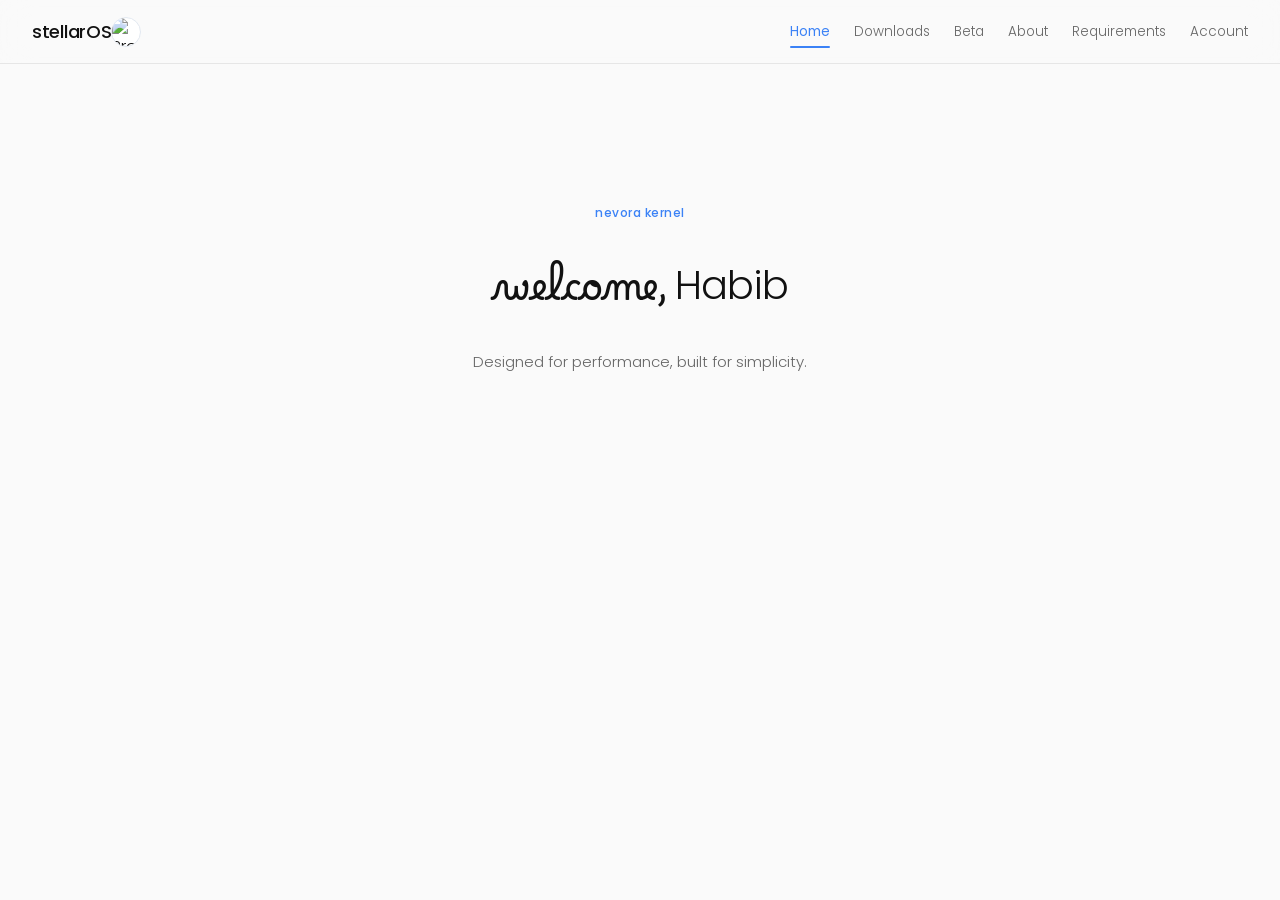
==== commit dfee77b6: "Actualizar index.html" ====
--- a/index.html
+++ b/index.html
@@ -21,6 +21,7 @@
             --text-main: #111111;
             --text-muted: #666666;
             --header-bg: rgba(250, 250, 250, 0.85);
+            --header-border: rgba(0, 0, 0, 0.08);
             --divider-line: rgba(0, 0, 0, 0.06);
             --input-bg: #ffffff;
             --input-border: #e2e8f0;
@@ -33,14 +34,15 @@
 
         @media (prefers-color-scheme: dark) {
             :root {
-                --bg-color: #0d0d0e;
+                --bg-color: #0b0b0c;
                 --bg-raised: #141416;
                 --logo-color: #f4f4f5;
-                --link-color: #a1a1aa;
-                --link-hover: #58a6ff;
+                --link-color: #94a3b8;
+                --link-hover: #60a5fa;
                 --text-main: #f4f4f5;
-                --text-muted: #a1a1aa;
-                --header-bg: rgba(13, 13, 14, 0.85);
+                --text-muted: #94a3b8;
+                --header-bg: rgba(11, 11, 12, 0.82);
+                --header-border: rgba(255, 255, 255, 0.12);
                 --divider-line: rgba(255, 255, 255, 0.08);
                 --input-bg: #141416;
                 --input-border: #27272a;
@@ -48,7 +50,7 @@
                 --btn-text: #0d0d0e;
                 --card-bg: #141416;
                 --profile-card-bg: #141416;
-                --verified-badge-color: #58a6ff;
+                --verified-badge-color: #60a5fa;
             }
         }
 
@@ -62,10 +64,11 @@
             background-color: var(--bg-color);
             color: var(--text-main);
             -webkit-font-smoothing: antialiased;
-            transition: background-color 0.3s ease;
+            transition: background-color 0.4s cubic-bezier(0.16, 1, 0.3, 1);
             min-height: 100vh;
             display: flex;
             flex-direction: column;
+            overflow-x: hidden;
         }
 
         /* ---------- Header & Navigation ---------- */
@@ -79,10 +82,17 @@
             top: 0;
             z-index: 100;
             background-color: var(--header-bg);
-            backdrop-filter: blur(12px);
-            -webkit-backdrop-filter: blur(12px);
-            border-bottom: 1px solid var(--divider-line);
+            backdrop-filter: blur(16px);
+            -webkit-backdrop-filter: blur(16px);
+            border-bottom: 1px solid var(--header-border);
             box-sizing: border-box;
+            transition: border-color 0.3s ease, background-color 0.3s ease;
+        }
+
+        .logo-header-row {
+            display: flex;
+            align-items: center;
+            justify-content: space-between;
         }
 
         .logo-area {
@@ -98,6 +108,11 @@
             cursor: pointer;
             user-select: none;
             white-space: nowrap;
+            transition: opacity 0.2s ease, transform 0.2s ease;
+        }
+
+        .logo:active {
+            transform: scale(0.97);
         }
 
         nav ul {
@@ -105,7 +120,7 @@
             margin: 0;
             padding: 0;
             display: flex;
-            gap: 20px;
+            gap: 24px;
             align-items: center;
         }
 
@@ -113,13 +128,41 @@
             text-decoration: none;
             color: var(--link-color);
             font-size: 13.5px;
-            transition: color 0.2s ease;
+            transition: color 0.25s ease, transform 0.2s ease;
             cursor: pointer;
             white-space: nowrap;
-        }
-
-        nav a:hover { color: var(--text-main); }
-        nav a.active { color: var(--link-hover); font-weight: 400; }
+            position: relative;
+            padding: 4px 0;
+            display: inline-block;
+        }
+
+        nav a::after {
+            content: '';
+            position: absolute;
+            bottom: -2px;
+            left: 0;
+            width: 100%;
+            height: 2px;
+            background-color: var(--link-hover);
+            border-radius: 2px;
+            transform: scaleX(0);
+            transform-origin: right;
+            transition: transform 0.3s cubic-bezier(0.16, 1, 0.3, 1);
+        }
+
+        nav a:hover { 
+            color: var(--text-main); 
+        }
+
+        nav a.active { 
+            color: var(--link-hover); 
+            font-weight: 400; 
+        }
+
+        nav a.active::after {
+            transform: scaleX(1);
+            transform-origin: left;
+        }
 
         .badge-wrapper {
             position: relative;
@@ -135,11 +178,14 @@
             object-fit: cover;
             border: 1px solid var(--input-border);
             cursor: pointer;
-            transition: opacity 0.2s ease;
+            transition: opacity 0.2s ease, transform 0.2s ease;
             background-color: var(--input-bg);
         }
 
-        .nav-profile-badge:hover { opacity: 0.8; }
+        .nav-profile-badge:hover { 
+            opacity: 0.85; 
+            transform: scale(1.05);
+        }
 
         .nav-verified-indicator {
             position: absolute;
@@ -153,6 +199,7 @@
             align-items: center;
             justify-content: center;
             border: 1.5px solid var(--header-bg);
+            transition: transform 0.3s cubic-bezier(0.175, 0.885, 0.32, 1.275);
         }
 
         .nav-verified-indicator svg {
@@ -161,7 +208,7 @@
             fill: #ffffff;
         }
 
-        /* ---------- Main Content ---------- */
+        /* ---------- Main Content & Transitions ---------- */
         main {
             flex-grow: 1;
             padding: 60px 24px 100px;
@@ -171,8 +218,33 @@
             box-sizing: border-box;
         }
 
-        .tab-content { display: none; }
-        .tab-content.active { display: block; }
+        .tab-content { 
+            display: none; 
+            opacity: 0;
+            transform: translateY(10px);
+            transition: opacity 0.35s cubic-bezier(0.16, 1, 0.3, 1), transform 0.35s cubic-bezier(0.16, 1, 0.3, 1);
+        }
+
+        .tab-content.active { 
+            display: block; 
+        }
+
+        .tab-content.visible {
+            opacity: 1;
+            transform: translateY(0);
+        }
+
+        /* Animations */
+        @keyframes fadeInUp {
+            from {
+                opacity: 0;
+                transform: translateY(16px);
+            }
+            to {
+                opacity: 1;
+                transform: translateY(0);
+            }
+        }
 
         .eyebrow {
             display: block;
@@ -182,6 +254,7 @@
             margin-bottom: 12px;
             text-transform: lowercase;
             font-weight: 500;
+            animation: fadeInUp 0.5s cubic-bezier(0.16, 1, 0.3, 1) forwards;
         }
 
         .about-open-content h1 {
@@ -192,6 +265,7 @@
             color: var(--text-main);
             letter-spacing: -0.5px;
             line-height: 1.2;
+            animation: fadeInUp 0.55s cubic-bezier(0.16, 1, 0.3, 1) forwards;
         }
 
         .about-open-content p.subtitle {
@@ -200,6 +274,7 @@
             color: var(--text-muted);
             margin-bottom: 48px;
             max-width: 640px;
+            animation: fadeInUp 0.6s cubic-bezier(0.16, 1, 0.3, 1) forwards;
         }
 
         .open-feature-grid {
@@ -221,10 +296,15 @@
             background-color: var(--card-bg);
             border: 1px solid var(--divider-line);
             border-radius: 12px;
-            transition: transform 0.2s ease;
-        }
-
-        .open-feature-item:hover { transform: translateY(-2px); }
+            transition: transform 0.25s cubic-bezier(0.16, 1, 0.3, 1), border-color 0.25s ease, box-shadow 0.25s ease;
+            animation: fadeInUp 0.65s cubic-bezier(0.16, 1, 0.3, 1) forwards;
+        }
+
+        .open-feature-item:hover { 
+            transform: translateY(-3px); 
+            border-color: var(--header-border);
+            box-shadow: 0 10px 25px -5px rgba(0, 0, 0, 0.08);
+        }
 
         .item-marker {
             color: var(--text-main);
@@ -255,6 +335,7 @@
             margin-bottom: 12px;
             letter-spacing: -1px;
             font-family: 'Poppins', sans-serif;
+            animation: fadeInUp 0.5s cubic-bezier(0.16, 1, 0.3, 1) forwards;
         }
 
         .welcome-borel {
@@ -268,6 +349,7 @@
             color: var(--text-muted);
             font-size: 15px;
             margin: 0;
+            animation: fadeInUp 0.6s cubic-bezier(0.16, 1, 0.3, 1) forwards;
         }
 
         /* ---------- Forms & Account ---------- */
@@ -278,6 +360,8 @@
             border: 1px solid var(--divider-line);
             border-radius: 16px;
             background: var(--card-bg);
+            transition: transform 0.3s ease;
+            animation: fadeInUp 0.5s cubic-bezier(0.16, 1, 0.3, 1) forwards;
         }
 
         .form-group {
@@ -302,11 +386,12 @@
             font-family: 'Poppins', sans-serif;
             font-size: 14px;
             outline: none;
-            transition: border-color 0.2s;
+            transition: border-color 0.2s ease, box-shadow 0.2s ease;
         }
 
         .form-group input:focus {
             border-color: var(--link-hover);
+            box-shadow: 0 0 0 3px rgba(96, 165, 250, 0.15);
         }
 
         .forgot-password-link {
@@ -316,6 +401,7 @@
             cursor: pointer;
             margin-top: -12px;
             margin-bottom: 20px;
+            transition: color 0.2s ease;
         }
 
         .forgot-password-link:hover { color: var(--link-hover); }
@@ -329,12 +415,16 @@
             font-family: 'Poppins', sans-serif;
             font-size: 13px;
             cursor: pointer;
-            transition: all 0.2s ease;
+            transition: all 0.2s cubic-bezier(0.16, 1, 0.3, 1);
             width: 100%;
             box-sizing: border-box;
         }
 
-        .btn-secondary:hover { border-color: var(--link-hover); color: var(--link-hover); }
+        .btn-secondary:hover { 
+            border-color: var(--link-hover); 
+            color: var(--link-hover);
+            transform: translateY(-1px);
+        }
 
         .btn-submit {
             width: 100%;
@@ -347,10 +437,11 @@
             font-weight: 500;
             font-size: 13.5px;
             cursor: pointer;
-            transition: opacity 0.2s;
-        }
-
-        .btn-submit:hover { opacity: 0.9; }
+            transition: opacity 0.2s ease, transform 0.2s ease;
+        }
+
+        .btn-submit:hover { opacity: 0.9; transform: translateY(-1px); }
+        .btn-submit:active { transform: translateY(0); }
 
         .auth-switch {
             text-align: center;
@@ -362,6 +453,7 @@
         .auth-switch span {
             color: var(--link-hover);
             cursor: pointer;
+            font-weight: 400;
         }
 
         /* ---------- Profile ---------- */
@@ -370,6 +462,7 @@
             flex-direction: column;
             gap: 32px;
             padding: 20px 0;
+            animation: fadeInUp 0.5s cubic-bezier(0.16, 1, 0.3, 1) forwards;
         }
 
         @media (min-width: 640px) {
@@ -391,6 +484,7 @@
             width: 100%;
             max-width: 260px;
             box-sizing: border-box;
+            transition: border-color 0.25s ease;
         }
 
         .profile-avatar-large {
@@ -400,6 +494,11 @@
             object-fit: cover;
             margin-bottom: 16px;
             background-color: var(--bg-color);
+            transition: transform 0.3s cubic-bezier(0.175, 0.885, 0.32, 1.275);
+        }
+
+        .profile-avatar-large:hover {
+            transform: scale(1.04);
         }
 
         .profile-display-name-row {
@@ -452,6 +551,7 @@
             display: flex;
             justify-content: space-between;
             font-size: 13.5px;
+            transition: border-color 0.2s ease;
         }
 
         .profile-row-label { color: var(--text-muted); }
@@ -467,10 +567,14 @@
             font-family: 'Poppins', sans-serif;
             font-size: 13px;
             margin-top: 24px;
-            transition: all 0.2s;
-        }
-
-        .logout-btn:hover { background-color: rgba(239, 68, 68, 0.05); }
+            transition: all 0.2s cubic-bezier(0.16, 1, 0.3, 1);
+        }
+
+        .logout-btn:hover { 
+            background-color: rgba(239, 68, 68, 0.08); 
+            border-color: rgba(239, 68, 68, 0.4);
+            transform: translateY(-1px);
+        }
 
         .edit-profile-btn {
             background: transparent;
@@ -483,10 +587,13 @@
             font-size: 13px;
             margin-top: 24px;
             margin-right: 12px;
-            transition: all 0.2s;
-        }
-
-        .edit-profile-btn:hover { border-color: var(--text-muted); }
+            transition: all 0.2s cubic-bezier(0.16, 1, 0.3, 1);
+        }
+
+        .edit-profile-btn:hover { 
+            border-color: var(--text-muted); 
+            transform: translateY(-1px);
+        }
 
         .onboarding-avatar-preview {
             width: 80px;
@@ -496,6 +603,7 @@
             margin: 0 auto 16px auto;
             display: block;
             background-color: var(--input-bg);
+            transition: transform 0.2s ease;
         }
 
         /* ---------- Toast ---------- */
@@ -507,11 +615,11 @@
             color: var(--btn-text);
             padding: 12px 18px;
             border-radius: 10px;
-            box-shadow: 0 8px 20px rgba(0,0,0,0.1);
+            box-shadow: 0 10px 25px rgba(0, 0, 0, 0.2);
             z-index: 1000;
             transform: translateY(100px);
             opacity: 0;
-            transition: all 0.3s ease;
+            transition: transform 0.4s cubic-bezier(0.16, 1, 0.3, 1), opacity 0.4s ease;
             font-size: 13px;
             display: flex;
             align-items: center;
@@ -539,21 +647,19 @@
             header {
                 flex-direction: column;
                 height: auto;
-                padding: 16px;
-                gap: 16px;
+                padding: 12px 16px;
+                gap: 12px;
             }
 
             .logo-header-row {
                 width: 100%;
-                display: flex;
-                justify-content: space-between;
-                align-items: center;
             }
 
             nav {
                 width: 100%;
                 overflow-x: auto;
                 scrollbar-width: none;
+                padding-bottom: 2px;
             }
 
             nav::-webkit-scrollbar { display: none; }
@@ -562,13 +668,13 @@
                 display: flex;
                 flex-wrap: nowrap;
                 white-space: nowrap;
-                gap: 16px;
+                gap: 18px;
             }
 
             .about-open-content h1 { font-size: 26px; }
             .hero-placeholder h2 { font-size: 32px; }
             .profile-card { max-width: 100%; }
-            main { padding-top: 36px; }
+            main { padding-top: 24px; }
         }
     </style>
 </head>
@@ -604,7 +710,7 @@
 
     <main>
         <!-- HOME TAB -->
-        <section id="home" class="tab-content active">
+        <section id="home" class="tab-content active visible">
             <div class="hero-placeholder">
                 <span class="eyebrow">nevora kernel</span>
                 <h2 id="home-greeting"><span class="welcome-borel">welcome,</span><span id="greeting-username">Habib</span></h2>
@@ -1224,18 +1330,32 @@
 
     <script>
         function switchTab(tabId) {
-            document.querySelectorAll('.tab-content').forEach(section => {
-                section.classList.remove('active');
-            });
+            const activeSection = document.querySelector('.tab-content.active');
+            const targetSection = document.getElementById(tabId);
+
+            if (activeSection === targetSection) return;
 
             document.querySelectorAll('.nav-link').forEach(link => {
                 link.classList.remove('active');
             });
 
-            const targetSection = document.getElementById(tabId);
-            if (targetSection) {
+            if (activeSection) {
+                activeSection.classList.remove('visible');
+                setTimeout(() => {
+                    activeSection.classList.remove('active');
+                    if (targetSection) {
+                        targetSection.classList.add('active');
+                        requestAnimationFrame(() => {
+                            targetSection.classList.add('visible');
+                        });
+                        window.scrollTo({ top: 0, behavior: 'smooth' });
+                    }
+                }, 150);
+            } else if (targetSection) {
                 targetSection.classList.add('active');
-                window.scrollTo({ top: 0, behavior: 'smooth' });
+                requestAnimationFrame(() => {
+                    targetSection.classList.add('visible');
+                });
             }
 
             const clickedLink = Array.from(document.querySelectorAll('.nav-link')).find(link =>
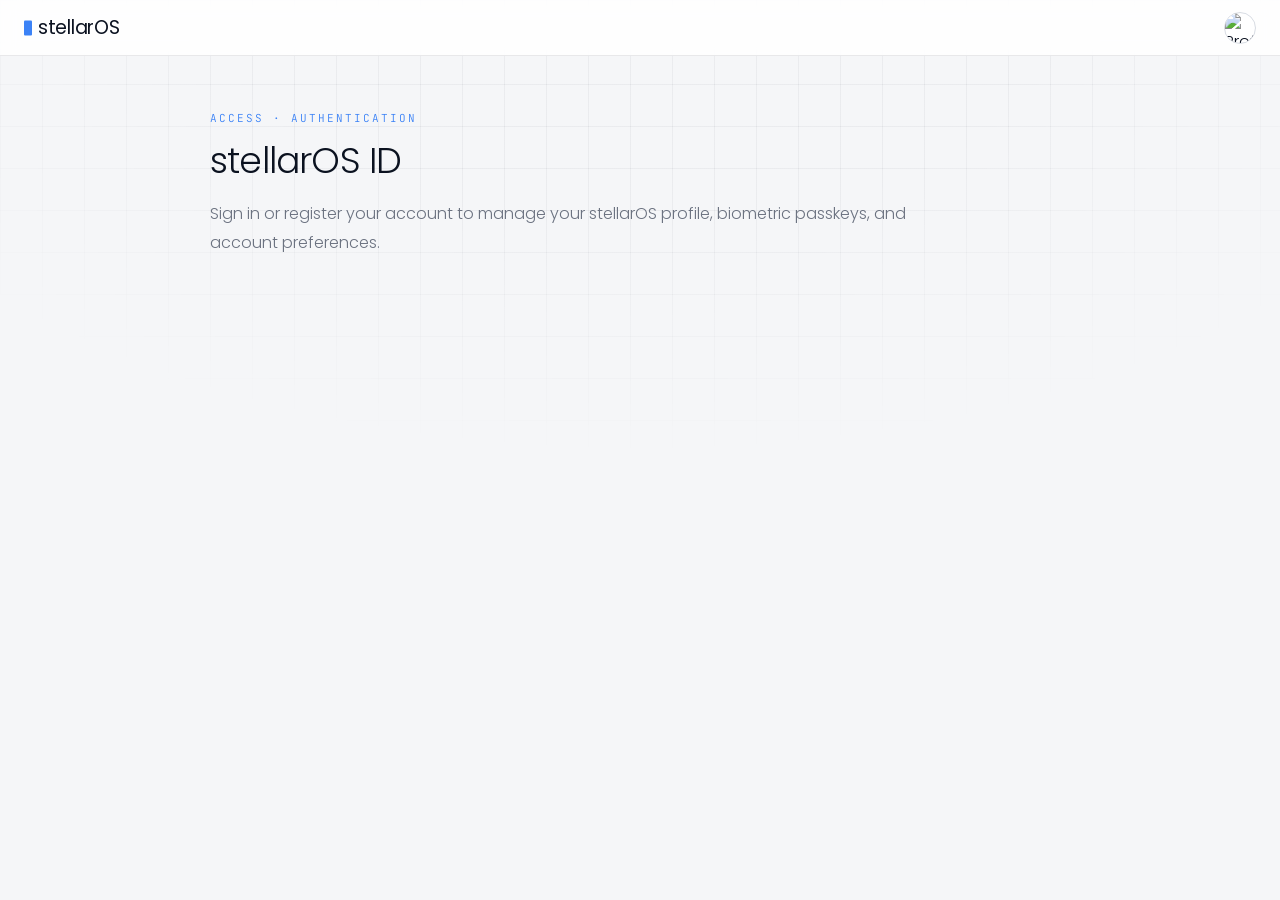
==== commit 87240109: "Actualizar index.html" ====
--- a/index.html
+++ b/index.html
@@ -3,405 +3,314 @@
 <head>
     <meta charset="UTF-8">
     <meta name="viewport" content="width=device-width, initial-scale=1.0">
-    <title>stellarOS</title>
+    
+    <!-- Status Bar Theme Color Fix for Mobile Browsers -->
+    <meta name="theme-color" content="#f5f6f8" media="(prefers-color-scheme: light)">
+    <meta name="theme-color" content="#05070c" media="(prefers-color-scheme: dark)">
+
+    <title>stellarOS · Auth</title>
     <link rel="preconnect" href="https://fonts.googleapis.com">
     <link rel="preconnect" href="https://fonts.gstatic.com" crossorigin>
-    <link href="https://fonts.googleapis.com/css2?family=Borel&family=Poppins:wght@300;400;500;600&display=swap" rel="stylesheet">
+    <link href="https://fonts.googleapis.com/css2?family=Poppins:wght@300;400;500;600&family=JetBrains+Mono:wght@400;500&display=swap" rel="stylesheet">
 
     <style>
-        /* ==========================================
-           TOKENS & SYSTEM VARS
-           ========================================== */
         :root {
-            --bg-color: #fafafa;
+            --bg-color: #f5f6f8;
             --bg-raised: #ffffff;
-            --logo-color: #111111;
-            --link-color: #666666;
+            --logo-color: #0b1220;
+            --link-color: #5b6472;
             --link-hover: #3b82f6;
-            --text-main: #111111;
-            --text-muted: #666666;
-            --header-bg: rgba(250, 250, 250, 0.85);
-            --header-border: rgba(0, 0, 0, 0.08);
-            --divider-line: rgba(0, 0, 0, 0.06);
+            --text-main: #0b1220;
+            --text-muted: #6b7280;
+            --header-bg: rgba(255, 255, 255, 0.86);
+            --divider-line: rgba(11, 18, 32, 0.09);
             --input-bg: #ffffff;
-            --input-border: #e2e8f0;
-            --btn-bg: #111111;
+            --input-border: #d7dbe2;
+            --btn-bg: #0b1220;
             --btn-text: #ffffff;
             --card-bg: #ffffff;
             --profile-card-bg: #ffffff;
             --verified-badge-color: #3b82f6;
+            --mono-dim: rgba(11, 18, 32, 0.35);
+            --grid-line: rgba(11, 18, 32, 0.045);
         }
 
         @media (prefers-color-scheme: dark) {
             :root {
-                --bg-color: #0b0b0c;
-                --bg-raised: #141416;
-                --logo-color: #f4f4f5;
-                --link-color: #94a3b8;
-                --link-hover: #60a5fa;
-                --text-main: #f4f4f5;
-                --text-muted: #94a3b8;
-                --header-bg: rgba(11, 11, 12, 0.82);
-                --header-border: rgba(255, 255, 255, 0.12);
-                --divider-line: rgba(255, 255, 255, 0.08);
-                --input-bg: #141416;
-                --input-border: #27272a;
-                --btn-bg: #f4f4f5;
-                --btn-text: #0d0d0e;
-                --card-bg: #141416;
-                --profile-card-bg: #141416;
-                --verified-badge-color: #60a5fa;
-            }
-        }
-
-        html { scroll-behavior: smooth; }
-
-        body {
+                --bg-color: #05070c;
+                --bg-raised: #0b0f17;
+                --logo-color: #f1f5f9;
+                --link-color: #8b95a5;
+                --link-hover: #58a6ff;
+                --text-main: #f1f5f9;
+                --text-muted: #7c8797;
+                --header-bg: rgba(5, 7, 12, 0.82);
+                --divider-line: rgba(241, 245, 249, 0.09);
+                --input-bg: #0b0f17;
+                --input-border: #1f2733;
+                --btn-bg: #f1f5f9;
+                --btn-text: #05070c;
+                --card-bg: #0b0f17;
+                --profile-card-bg: #0b0f17;
+                --verified-badge-color: #58a6ff;
+                --mono-dim: rgba(241, 245, 249, 0.3);
+                --grid-line: rgba(241, 245, 249, 0.05);
+            }
+        }
+
+        /* Ensure html & body root background color matches theme to prevent top notch glitch */
+        html, body {
             margin: 0;
             padding: 0;
+            background-color: var(--bg-color);
+            transition: background-color 0.3s ease;
             font-family: 'Poppins', sans-serif;
             font-weight: 300;
-            background-color: var(--bg-color);
             color: var(--text-main);
             -webkit-font-smoothing: antialiased;
-            transition: background-color 0.4s cubic-bezier(0.16, 1, 0.3, 1);
             min-height: 100vh;
             display: flex;
             flex-direction: column;
-            overflow-x: hidden;
-        }
-
-        /* ---------- Header & Navigation ---------- */
+            position: relative;
+        }
+
+        .bg-grid {
+            position: fixed;
+            inset: 0;
+            pointer-events: none;
+            z-index: 0;
+            background-image:
+                linear-gradient(var(--grid-line) 1px, transparent 1px),
+                linear-gradient(90deg, var(--grid-line) 1px, transparent 1px);
+            background-size: 42px 42px;
+            mask-image: radial-gradient(ellipse 80% 60% at 50% 0%, black 40%, transparent 85%);
+        }
+
+        .mono { font-family: 'JetBrains Mono', monospace; }
+
+        header, main, .toast { position: relative; z-index: 1; }
+
+        /* ---------- Header ---------- */
         header {
             display: flex;
             justify-content: space-between;
             align-items: center;
-            padding: 0 32px;
-            height: 64px;
+            padding: 0 24px;
+            height: 56px;
             position: sticky;
             top: 0;
             z-index: 100;
             background-color: var(--header-bg);
-            backdrop-filter: blur(16px);
-            -webkit-backdrop-filter: blur(16px);
-            border-bottom: 1px solid var(--header-border);
+            backdrop-filter: blur(10px) saturate(140%);
+            -webkit-backdrop-filter: blur(10px) saturate(140%);
+            border-bottom: 1px solid var(--divider-line);
             box-sizing: border-box;
-            transition: border-color 0.3s ease, background-color 0.3s ease;
-        }
-
-        .logo-header-row {
-            display: flex;
-            align-items: center;
-            justify-content: space-between;
         }
 
         .logo-area {
             display: flex;
             align-items: center;
+            gap: 12px;
         }
 
         .logo {
-            font-size: 18px;
+            font-size: 19px;
             color: var(--logo-color);
-            font-weight: 500;
             letter-spacing: -0.3px;
-            cursor: pointer;
+            font-weight: 400;
             user-select: none;
-            white-space: nowrap;
-            transition: opacity 0.2s ease, transform 0.2s ease;
-        }
-
-        .logo:active {
-            transform: scale(0.97);
-        }
-
-        nav ul {
-            list-style: none;
-            margin: 0;
-            padding: 0;
-            display: flex;
-            gap: 24px;
-            align-items: center;
-        }
-
-        nav a {
-            text-decoration: none;
-            color: var(--link-color);
-            font-size: 13.5px;
-            transition: color 0.25s ease, transform 0.2s ease;
-            cursor: pointer;
-            white-space: nowrap;
             position: relative;
-            padding: 4px 0;
-            display: inline-block;
-        }
-
-        nav a::after {
+            padding-left: 14px;
+        }
+
+        .logo::before {
             content: '';
             position: absolute;
-            bottom: -2px;
             left: 0;
-            width: 100%;
-            height: 2px;
-            background-color: var(--link-hover);
-            border-radius: 2px;
-            transform: scaleX(0);
-            transform-origin: right;
-            transition: transform 0.3s cubic-bezier(0.16, 1, 0.3, 1);
-        }
-
-        nav a:hover { 
-            color: var(--text-main); 
-        }
-
-        nav a.active { 
-            color: var(--link-hover); 
-            font-weight: 400; 
-        }
-
-        nav a.active::after {
-            transform: scaleX(1);
-            transform-origin: left;
+            top: 50%;
+            transform: translateY(-50%);
+            width: 8px;
+            height: 15px;
+            background: var(--link-hover);
+            border-radius: 1px;
+            animation: caretBlink 1.1s steps(1) infinite;
+        }
+
+        @keyframes caretBlink {
+            0%, 49% { opacity: 1; }
+            50%, 100% { opacity: 0.15; }
         }
 
         .badge-wrapper {
             position: relative;
             display: flex;
             align-items: center;
-            flex-shrink: 0;
         }
 
         .nav-profile-badge {
-            width: 28px;
-            height: 28px;
+            width: 30px;
+            height: 30px;
             border-radius: 50%;
             object-fit: cover;
-            border: 1px solid var(--input-border);
-            cursor: pointer;
-            transition: opacity 0.2s ease, transform 0.2s ease;
+            border: 1.5px solid var(--input-border);
             background-color: var(--input-bg);
-        }
-
-        .nav-profile-badge:hover { 
-            opacity: 0.85; 
-            transform: scale(1.05);
         }
 
         .nav-verified-indicator {
             position: absolute;
-            bottom: -2px;
-            right: -2px;
-            width: 10px;
-            height: 10px;
+            bottom: -1px;
+            right: -1px;
+            width: 12px;
+            height: 12px;
             background-color: var(--verified-badge-color);
             border-radius: 50%;
             display: none;
             align-items: center;
             justify-content: center;
             border: 1.5px solid var(--header-bg);
-            transition: transform 0.3s cubic-bezier(0.175, 0.885, 0.32, 1.275);
+            box-shadow: 0 1px 3px rgba(0,0,0,0.2);
         }
 
         .nav-verified-indicator svg {
-            width: 5.5px;
-            height: 5.5px;
+            width: 6.5px;
+            height: 6.5px;
             fill: #ffffff;
         }
 
-        /* ---------- Main Content & Transitions ---------- */
+        /* ---------- Main ---------- */
         main {
             flex-grow: 1;
-            padding: 60px 24px 100px;
-            max-width: 800px;
+            padding: 48px 20px 80px;
+            max-width: 900px;
             margin: 0 auto;
             width: 100%;
             box-sizing: border-box;
         }
 
-        .tab-content { 
-            display: none; 
-            opacity: 0;
-            transform: translateY(10px);
-            transition: opacity 0.35s cubic-bezier(0.16, 1, 0.3, 1), transform 0.35s cubic-bezier(0.16, 1, 0.3, 1);
-        }
-
-        .tab-content.active { 
-            display: block; 
-        }
-
-        .tab-content.visible {
-            opacity: 1;
-            transform: translateY(0);
-        }
-
-        /* Animations */
-        @keyframes fadeInUp {
-            from {
-                opacity: 0;
-                transform: translateY(16px);
-            }
-            to {
-                opacity: 1;
-                transform: translateY(0);
-            }
-        }
-
         .eyebrow {
-            display: block;
-            font-size: 12px;
-            letter-spacing: 0.5px;
+            display: inline-block;
+            font-family: 'JetBrains Mono', monospace;
+            font-size: 11px;
+            letter-spacing: 2px;
+            text-transform: uppercase;
             color: var(--link-hover);
-            margin-bottom: 12px;
-            text-transform: lowercase;
-            font-weight: 500;
-            animation: fadeInUp 0.5s cubic-bezier(0.16, 1, 0.3, 1) forwards;
+            margin-bottom: 14px;
         }
 
         .about-open-content h1 {
-            font-size: 32px;
-            font-weight: 400;
+            font-size: 36px;
+            font-weight: 300;
             margin-top: 0;
-            margin-bottom: 16px;
+            margin-bottom: 18px;
             color: var(--text-main);
-            letter-spacing: -0.5px;
+            letter-spacing: -0.8px;
             line-height: 1.2;
-            animation: fadeInUp 0.55s cubic-bezier(0.16, 1, 0.3, 1) forwards;
         }
 
         .about-open-content p.subtitle {
-            font-size: 15px;
-            line-height: 1.7;
+            font-size: 16px;
+            line-height: 1.8;
             color: var(--text-muted);
-            margin-bottom: 48px;
-            max-width: 640px;
-            animation: fadeInUp 0.6s cubic-bezier(0.16, 1, 0.3, 1) forwards;
-        }
-
-        .open-feature-grid {
-            display: grid;
-            grid-template-columns: 1fr;
-            gap: 24px;
             margin-bottom: 40px;
-        }
-
-        @media (min-width: 640px) {
-            .open-feature-grid { grid-template-columns: 1fr 1fr; }
-        }
-
-        .open-feature-item {
+            max-width: 720px;
+        }
+
+        /* ---------- Forms ---------- */
+        .beta-form-container {
+            max-width: 420px;
+            margin: 0 auto;
+            padding: 28px 28px 24px;
+            border: 1px solid var(--divider-line);
+            border-radius: 10px;
+            background: var(--card-bg);
+            position: relative;
+            animation: slideUpFade 0.5s ease forwards;
+        }
+
+        .beta-form-container::before,
+        .beta-form-container::after,
+        .profile-card::before,
+        .profile-card::after {
+            content: '';
+            position: absolute;
+            width: 14px;
+            height: 14px;
+            border-color: var(--link-hover);
+            border-style: solid;
+            opacity: 0.55;
+        }
+        .beta-form-container::before, .profile-card::before {
+            top: -1px; left: -1px;
+            border-width: 2px 0 0 2px;
+        }
+        .beta-form-container::after, .profile-card::after {
+            bottom: -1px; right: -1px;
+            border-width: 0 2px 2px 0;
+        }
+
+        .form-group {
+            margin-bottom: 22px;
             display: flex;
             flex-direction: column;
-            gap: 6px;
-            padding: 20px;
-            background-color: var(--card-bg);
-            border: 1px solid var(--divider-line);
-            border-radius: 12px;
-            transition: transform 0.25s cubic-bezier(0.16, 1, 0.3, 1), border-color 0.25s ease, box-shadow 0.25s ease;
-            animation: fadeInUp 0.65s cubic-bezier(0.16, 1, 0.3, 1) forwards;
-        }
-
-        .open-feature-item:hover { 
-            transform: translateY(-3px); 
-            border-color: var(--header-border);
-            box-shadow: 0 10px 25px -5px rgba(0, 0, 0, 0.08);
-        }
-
-        .item-marker {
-            color: var(--text-main);
-            font-size: 14px;
-            font-weight: 500;
-        }
-
-        .item-text {
-            font-size: 13.5px;
-            line-height: 1.6;
-            color: var(--text-muted);
-        }
-
-        .last-updated-banner {
-            font-size: 12px;
-            color: var(--text-muted);
-            margin-top: 48px;
-        }
-
-        .hero-placeholder {
-            text-align: center;
-            padding: 80px 20px;
-        }
-
-        .hero-placeholder h2 {
-            font-size: 40px;
-            font-weight: 300;
-            margin-bottom: 12px;
-            letter-spacing: -1px;
-            font-family: 'Poppins', sans-serif;
-            animation: fadeInUp 0.5s cubic-bezier(0.16, 1, 0.3, 1) forwards;
-        }
-
-        .welcome-borel {
-            font-family: 'Borel', cursive;
-            font-weight: 400;
-            margin-right: 8px;
-            font-size: 0.95em;
-        }
-
-        .hero-placeholder p {
-            color: var(--text-muted);
-            font-size: 15px;
-            margin: 0;
-            animation: fadeInUp 0.6s cubic-bezier(0.16, 1, 0.3, 1) forwards;
-        }
-
-        /* ---------- Forms & Account ---------- */
-        .beta-form-container {
-            max-width: 380px;
-            margin: 0 auto;
-            padding: 32px;
-            border: 1px solid var(--divider-line);
-            border-radius: 16px;
-            background: var(--card-bg);
-            transition: transform 0.3s ease;
-            animation: fadeInUp 0.5s cubic-bezier(0.16, 1, 0.3, 1) forwards;
-        }
-
-        .form-group {
-            margin-bottom: 20px;
-            display: flex;
-            flex-direction: column;
-            gap: 6px;
+            gap: 8px;
+            position: relative;
         }
 
         .form-group label {
-            font-size: 12px;
+            font-family: 'JetBrains Mono', monospace;
+            font-size: 11px;
+            text-transform: uppercase;
+            letter-spacing: 1px;
             font-weight: 500;
             color: var(--text-muted);
         }
 
         .form-group input {
-            padding: 10px 14px;
-            border-radius: 8px;
+            padding: 12px 14px;
+            border-radius: 6px;
             border: 1px solid var(--input-border);
             background-color: var(--input-bg);
             color: var(--text-main);
             font-family: 'Poppins', sans-serif;
-            font-size: 14px;
+            font-size: 15px;
             outline: none;
-            transition: border-color 0.2s ease, box-shadow 0.2s ease;
+            transition: border-color 0.2s, box-shadow 0.2s, opacity 0.2s;
         }
 
         .form-group input:focus {
             border-color: var(--link-hover);
-            box-shadow: 0 0 0 3px rgba(96, 165, 250, 0.15);
+            box-shadow: 0 0 0 3px rgba(59, 130, 246, 0.15);
+        }
+
+        .form-group input:disabled {
+            opacity: 0.55;
+            cursor: not-allowed;
+            background-color: rgba(0, 0, 0, 0.02);
+        }
+
+        @media (prefers-color-scheme: dark) {
+            .form-group input:disabled {
+                background-color: rgba(255, 255, 255, 0.02);
+            }
+        }
+
+        .cooldown-warning {
+            font-family: 'JetBrains Mono', monospace;
+            font-size: 11px;
+            color: #ef4444;
+            margin-top: 4px;
+            display: none;
+            font-weight: 400;
         }
 
         .forgot-password-link {
             align-self: flex-end;
-            font-size: 12px;
+            font-size: 12.5px;
             color: var(--text-muted);
             cursor: pointer;
-            margin-top: -12px;
-            margin-bottom: 20px;
-            transition: color 0.2s ease;
+            margin-top: -14px;
+            margin-bottom: 18px;
+            transition: color 0.2s;
         }
 
         .forgot-password-link:hover { color: var(--link-hover); }
@@ -410,43 +319,48 @@
             background: transparent;
             border: 1px solid var(--input-border);
             color: var(--text-main);
-            padding: 10px 14px;
-            border-radius: 8px;
+            padding: 12px;
+            border-radius: 6px;
             font-family: 'Poppins', sans-serif;
-            font-size: 13px;
+            font-size: 13.5px;
             cursor: pointer;
-            transition: all 0.2s cubic-bezier(0.16, 1, 0.3, 1);
+            transition: all 0.2s ease;
+            display: flex;
+            align-items: center;
+            justify-content: center;
+            gap: 8px;
+            margin-bottom: 14px;
             width: 100%;
             box-sizing: border-box;
         }
 
-        .btn-secondary:hover { 
-            border-color: var(--link-hover); 
+        .btn-secondary:hover {
+            border-color: var(--link-hover);
             color: var(--link-hover);
-            transform: translateY(-1px);
         }
 
         .btn-submit {
             width: 100%;
-            padding: 11px;
+            padding: 13px;
             background-color: var(--btn-bg);
             color: var(--btn-text);
             border: none;
-            border-radius: 8px;
+            border-radius: 6px;
             font-family: 'Poppins', sans-serif;
             font-weight: 500;
-            font-size: 13.5px;
+            font-size: 14px;
+            letter-spacing: 0.2px;
             cursor: pointer;
-            transition: opacity 0.2s ease, transform 0.2s ease;
-        }
-
-        .btn-submit:hover { opacity: 0.9; transform: translateY(-1px); }
-        .btn-submit:active { transform: translateY(0); }
+            transition: opacity 0.2s, transform 0.1s;
+        }
+
+        .btn-submit:hover { opacity: 0.9; }
+        .btn-submit:active { transform: scale(0.98); }
 
         .auth-switch {
             text-align: center;
-            margin-top: 20px;
-            font-size: 13px;
+            margin-top: 18px;
+            font-size: 13.5px;
             color: var(--text-muted);
         }
 
@@ -456,49 +370,47 @@
             font-weight: 400;
         }
 
-        /* ---------- Profile ---------- */
+        /* ---------- Profile Card / Status ---------- */
         .profile-container {
             display: flex;
             flex-direction: column;
-            gap: 32px;
-            padding: 20px 0;
-            animation: fadeInUp 0.5s cubic-bezier(0.16, 1, 0.3, 1) forwards;
-        }
-
-        @media (min-width: 640px) {
+            gap: 28px;
+            padding: 36px 0;
+            animation: slideUpFade 0.6s cubic-bezier(0.16, 1, 0.3, 1) forwards;
+        }
+
+        @media (min-width: 768px) {
             .profile-container {
                 flex-direction: row;
                 align-items: flex-start;
+                gap: 48px;
             }
         }
 
         .profile-card {
             background-color: var(--profile-card-bg);
             border: 1px solid var(--divider-line);
-            border-radius: 16px;
-            padding: 32px 24px;
+            border-radius: 10px;
+            padding: 36px 32px;
             display: flex;
             flex-direction: column;
             align-items: center;
             text-align: center;
+            flex-shrink: 0;
             width: 100%;
-            max-width: 260px;
+            max-width: 300px;
             box-sizing: border-box;
-            transition: border-color 0.25s ease;
+            position: relative;
         }
 
         .profile-avatar-large {
-            width: 88px;
-            height: 88px;
+            width: 104px;
+            height: 104px;
             border-radius: 50%;
             object-fit: cover;
-            margin-bottom: 16px;
+            border: 2px solid var(--link-hover);
+            margin-bottom: 22px;
             background-color: var(--bg-color);
-            transition: transform 0.3s cubic-bezier(0.175, 0.885, 0.32, 1.275);
-        }
-
-        .profile-avatar-large:hover {
-            transform: scale(1.04);
         }
 
         .profile-display-name-row {
@@ -506,10 +418,11 @@
             align-items: center;
             justify-content: center;
             gap: 6px;
+            margin: 0;
         }
 
         .profile-display-name {
-            font-size: 18px;
+            font-size: 21px;
             font-weight: 500;
             color: var(--text-main);
             margin: 0;
@@ -520,420 +433,348 @@
             align-items: center;
             justify-content: center;
             color: var(--verified-badge-color);
+            user-select: none;
         }
 
         .verified-badge svg {
-            width: 16px;
-            height: 16px;
+            width: 17px;
+            height: 17px;
             fill: currentColor;
         }
 
         .profile-username {
+            font-family: 'JetBrains Mono', monospace;
             font-size: 13px;
-            color: var(--text-muted);
-            margin: 4px 0 16px 0;
+            color: var(--link-hover);
+            margin: 6px 0 16px 0;
+            font-weight: 400;
         }
 
         .profile-meta-pill {
-            font-size: 11px;
-            background: rgba(59, 130, 246, 0.1);
+            font-family: 'JetBrains Mono', monospace;
+            font-size: 10.5px;
+            background: transparent;
+            border: 1px solid var(--link-hover);
             color: var(--link-hover);
             padding: 4px 10px;
             border-radius: 20px;
             font-weight: 500;
-        }
-
-        .profile-details-area { flex-grow: 1; width: 100%; }
+            letter-spacing: 1px;
+            text-transform: uppercase;
+        }
+
+        .profile-details-area {
+            flex-grow: 1;
+            width: 100%;
+        }
 
         .profile-row {
             border-bottom: 1px solid var(--divider-line);
-            padding: 14px 0;
+            padding: 15px 0;
             display: flex;
             justify-content: space-between;
             font-size: 13.5px;
-            transition: border-color 0.2s ease;
-        }
-
-        .profile-row-label { color: var(--text-muted); }
-        .profile-row-val { color: var(--text-main); font-weight: 400; }
+        }
+
+        .profile-row-label {
+            color: var(--text-muted);
+            font-family: 'JetBrains Mono', monospace;
+            font-size: 11.5px;
+            text-transform: uppercase;
+            letter-spacing: 0.6px;
+            align-self: center;
+        }
+
+        .profile-row-val {
+            color: var(--text-main);
+            font-weight: 400;
+        }
 
         .logout-btn {
             background: transparent;
-            color: #ef4444;
-            border: 1px solid rgba(239, 68, 68, 0.2);
-            padding: 8px 16px;
-            border-radius: 8px;
+            color: var(--link-hover);
+            border: 1px solid var(--link-hover);
+            padding: 10px 18px;
+            border-radius: 6px;
             cursor: pointer;
             font-family: 'Poppins', sans-serif;
-            font-size: 13px;
-            margin-top: 24px;
-            transition: all 0.2s cubic-bezier(0.16, 1, 0.3, 1);
-        }
-
-        .logout-btn:hover { 
-            background-color: rgba(239, 68, 68, 0.08); 
-            border-color: rgba(239, 68, 68, 0.4);
-            transform: translateY(-1px);
+            font-size: 13.5px;
+            margin-top: 18px;
+            transition: background 0.2s, color 0.2s;
+        }
+
+        .logout-btn:hover {
+            background-color: var(--link-hover);
+            color: #fff;
         }
 
         .edit-profile-btn {
             background: transparent;
             border: 1px solid var(--divider-line);
-            color: var(--text-main);
-            padding: 8px 16px;
-            border-radius: 8px;
+            color: var(--text-muted);
+            padding: 10px 18px;
+            border-radius: 6px;
             cursor: pointer;
             font-family: 'Poppins', sans-serif;
-            font-size: 13px;
-            margin-top: 24px;
+            font-size: 13.5px;
+            margin-top: 18px;
             margin-right: 12px;
-            transition: all 0.2s cubic-bezier(0.16, 1, 0.3, 1);
-        }
-
-        .edit-profile-btn:hover { 
-            border-color: var(--text-muted); 
-            transform: translateY(-1px);
+            transition: all 0.2s ease;
+        }
+
+        .edit-profile-btn:hover {
+            border-color: var(--text-main);
+            color: var(--text-main);
         }
 
         .onboarding-avatar-preview {
-            width: 80px;
-            height: 80px;
+            width: 92px;
+            height: 92px;
             border-radius: 50%;
             object-fit: cover;
-            margin: 0 auto 16px auto;
+            border: 2px solid var(--link-hover);
+            margin: 0 auto 20px auto;
             display: block;
             background-color: var(--input-bg);
-            transition: transform 0.2s ease;
         }
 
         /* ---------- Toast ---------- */
         .toast {
             position: fixed;
-            bottom: 24px;
-            right: 24px;
+            bottom: 28px;
+            right: 28px;
             background-color: var(--btn-bg);
             color: var(--btn-text);
-            padding: 12px 18px;
-            border-radius: 10px;
-            box-shadow: 0 10px 25px rgba(0, 0, 0, 0.2);
+            padding: 14px 20px;
+            border-radius: 8px;
+            box-shadow: 0 12px 28px rgba(0,0,0,0.18);
             z-index: 1000;
             transform: translateY(100px);
             opacity: 0;
-            transition: transform 0.4s cubic-bezier(0.16, 1, 0.3, 1), opacity 0.4s ease;
-            font-size: 13px;
+            transition: all 0.4s cubic-bezier(0.16, 1, 0.3, 1);
+            font-size: 13.5px;
             display: flex;
             align-items: center;
-            gap: 10px;
-        }
-
-        .toast.show { transform: translateY(0); opacity: 1; }
+            gap: 12px;
+            border: 1px solid var(--divider-line);
+        }
+
+        .toast.show {
+            transform: translateY(0);
+            opacity: 1;
+        }
 
         .spinner {
-            border: 2px solid rgba(128,128,128,0.25);
-            width: 16px;
-            height: 16px;
+            border: 3px solid rgba(128,128,128,0.25);
+            width: 22px;
+            height: 22px;
             border-radius: 50%;
             border-left-color: var(--link-hover);
-            animation: spin 0.8s linear infinite;
+            animation: spin 1s linear infinite;
             display: inline-block;
             vertical-align: middle;
-            margin-right: 8px;
-        }
-
-        @keyframes spin { 0% { transform: rotate(0deg); } 100% { transform: rotate(360deg); } }
-
-        /* Mobile Adjustments */
-        @media (max-width: 640px) {
+            margin-right: 10px;
+        }
+
+        @keyframes spin {
+            0% { transform: rotate(0deg); }
+            100% { transform: rotate(360deg); }
+        }
+
+        @keyframes slideUpFade {
+            from { opacity: 0; transform: translateY(24px); }
+            to { opacity: 1; transform: translateY(0); }
+        }
+
+        @media (prefers-reduced-motion: reduce) {
+            .logo::before { animation: none; opacity: 1; }
+            .beta-form-container, .profile-container, .toast {
+                animation: none !important;
+                opacity: 1 !important;
+                transform: none !important;
+            }
+        }
+
+        a:focus-visible, button:focus-visible, input:focus-visible {
+            outline: 2px solid var(--link-hover);
+            outline-offset: 2px;
+        }
+
+        @media (max-width: 600px) {
             header {
-                flex-direction: column;
+                justify-content: center;
+                padding: 14px 20px;
                 height: auto;
-                padding: 12px 16px;
-                gap: 12px;
-            }
-
-            .logo-header-row {
-                width: 100%;
-            }
-
-            nav {
-                width: 100%;
-                overflow-x: auto;
-                scrollbar-width: none;
-                padding-bottom: 2px;
-            }
-
-            nav::-webkit-scrollbar { display: none; }
-
-            nav ul {
-                display: flex;
-                flex-wrap: nowrap;
-                white-space: nowrap;
-                gap: 18px;
-            }
-
+            }
             .about-open-content h1 { font-size: 26px; }
-            .hero-placeholder h2 { font-size: 32px; }
+            .about-open-content p.subtitle { font-size: 14.5px; margin-bottom: 24px; }
             .profile-card { max-width: 100%; }
-            main { padding-top: 24px; }
         }
     </style>
 </head>
 <body>
+    <div class="bg-grid" aria-hidden="true"></div>
 
     <header id="navbar">
-        <div class="logo-header-row">
-            <div class="logo-area">
-                <div class="logo" onclick="switchTab('home')">stellarOS</div>
+        <div class="logo-area">
+            <div class="logo">stellarOS</div>
+        </div>
+        <div class="badge-wrapper">
+            <img src="" class="nav-profile-badge" id="nav-avatar" alt="Profile">
+            <span class="nav-verified-indicator" id="nav-avatar-verified">
+                <svg viewBox="0 0 24 24">
+                    <polyline points="20 6 9 17 4 12"></polyline>
+                </svg>
+            </span>
+        </div>
+    </header>
+
+    <main>
+        <div class="about-open-content">
+            <span class="eyebrow mono">access · authentication</span>
+            <h1>stellarOS ID</h1>
+            <p class="subtitle" id="beta-intro">
+                Sign in or register your account to manage your stellarOS profile, biometric passkeys, and account preferences.
+            </p>
+
+            <!-- Sign In View -->
+            <div id="auth-signin-view" class="beta-form-container" style="display: none;">
+                <form onsubmit="performSignIn(event)">
+                    <div class="form-group">
+                        <label for="signin-email">Email Address</label>
+                        <input type="email" id="signin-email" required placeholder="name@domain.com">
+                    </div>
+                    <div class="form-group" style="margin-bottom: 24px;">
+                        <label for="signin-password">Password</label>
+                        <input type="password" id="signin-password" required placeholder="••••••••">
+                    </div>
+                    <div class="forgot-password-link" onclick="handleForgotPassword()">Forgot Password?</div>
+
+                    <button type="submit" class="btn-submit" id="btn-signin-text">Sign In</button>
+
+                    <div style="margin: 15px 0; text-align: center; font-size: 12px; color: var(--text-muted);" class="mono">or</div>
+                    <button type="button" class="btn-secondary" onclick="performPasskeySignIn()">🔑 Sign in with Passkey</button>
+
+                    <div class="auth-switch">
+                        Don't have an account yet? <span onclick="toggleAuthView('signup')">Sign Up</span>
+                    </div>
+                </form>
             </div>
-            
-            <div class="badge-wrapper">
-                <img src="" class="nav-profile-badge" id="nav-avatar" onclick="switchTab('account')" alt="Profile">
-                <span class="nav-verified-indicator" id="nav-avatar-verified">
-                    <svg viewBox="0 0 24 24">
-                        <polyline points="20 6 9 17 4 12"></polyline>
-                    </svg>
-                </span>
+
+            <!-- Sign Up View -->
+            <div id="auth-signup-view" class="beta-form-container" style="display: none;">
+                <form onsubmit="performSignUp(event)">
+                    <div class="form-group">
+                        <label for="signup-email">Email Address</label>
+                        <input type="email" id="signup-email" required placeholder="name@domain.com">
+                    </div>
+                    <div class="form-group">
+                        <label for="signup-password">Password</label>
+                        <input type="password" id="signup-password" required placeholder="Minimum 6 characters">
+                    </div>
+                    <button type="submit" class="btn-submit" id="btn-signup-text">Create Account</button>
+                    <div class="auth-switch">
+                        Already have an account? <span onclick="toggleAuthView('signin')">Sign In</span>
+                    </div>
+                </form>
+            </div>
+
+            <!-- Verification View -->
+            <div id="auth-verify-view" class="beta-form-container" style="display: none;">
+                <h2 style="font-size: 19px; font-weight: 400; margin-bottom: 8px;">Verify Your Email Address</h2>
+                <p style="font-size: 13.5px; color: var(--text-muted); margin-bottom: 24px;" id="verify-instructions">
+                    A real verification link has been sent to your inbox. Please click the link inside your email to activate your account.
+                </p>
+                <button onclick="checkEmailVerifiedStatus()" class="btn-submit" style="margin-bottom: 15px;">I've Verified My Email</button>
+                <button onclick="resendVerificationLink()" class="btn-submit" style="background: transparent; color: var(--link-hover); border: 1px solid var(--link-hover)">Resend Email</button>
+            </div>
+
+            <!-- Profile Setup / Edit View -->
+            <div id="auth-profile-setup-view" class="beta-form-container" style="display: none;">
+                <h2 style="font-size: 22px; font-weight: 300; margin-bottom: 8px;">Set Up Your stellarOS ID</h2>
+                <p style="font-size: 13.5px; color: var(--text-muted); margin-bottom: 24px;" id="cooldown-helper-text">
+                    Complete your membership by setting up your unique handle, display name, and avatar picture.
+                </p>
+                <form onsubmit="performProfileUpdate(event)">
+                    <img src="" class="onboarding-avatar-preview" id="setup-avatar-preview" alt="Avatar Preview">
+
+                    <div class="form-group">
+                        <label for="profile-display-input">Display Name</label>
+                        <input type="text" id="profile-display-input" required placeholder="e.g. John Doe">
+                        <span class="cooldown-warning" id="name-cooldown-warning">Locked</span>
+                    </div>
+                    <div class="form-group">
+                        <label for="profile-username-input">Unique Username</label>
+                        <input type="text" id="profile-username-input" required placeholder="e.g. johndoe (letters & numbers only)" pattern="^[a-zA-Z0-9_]{3,15}$" title="Username must be 3-15 alphanumeric characters.">
+                        <span class="cooldown-warning" id="username-cooldown-warning">Locked</span>
+                    </div>
+
+                    <div style="margin-bottom: 24px;">
+                        <label class="avatar-selection-title" style="display: block; margin-bottom: 8px; font-family: 'JetBrains Mono', monospace; font-size: 11px; text-transform: uppercase; letter-spacing: 1px; color: var(--text-muted);">Device Custom Picture</label>
+                        <button type="button" class="btn-secondary" onclick="document.getElementById('pfp-upload-input').click()">📁 Select Photo from Device</button>
+                        <input type="file" id="pfp-upload-input" accept="image/*" style="display: none;" onchange="handleDeviceImageUpload(event)">
+                    </div>
+
+                    <button type="submit" class="btn-submit" id="btn-profile-text">Save Profile Settings</button>
+                </form>
+            </div>
+
+            <!-- Profile Status / Account Dashboard View -->
+            <div id="auth-status-view" class="profile-container" style="display: none;">
+                <div class="profile-card">
+                    <img src="" class="profile-avatar-large" id="card-avatar" alt="User Avatar">
+                    <div class="profile-display-name-row">
+                        <h3 class="profile-display-name" id="card-display-name">---</h3>
+                        <span class="verified-badge" id="card-verified-badge" title="stellarOS Verified Core Creator">
+                            <svg viewBox="0 0 24 24">
+                                <path d="M23 12l-2.44-2.78.34-3.68-3.61-.82-1.89-3.2L12 2.96 8.6 1.52 6.71 4.72l-3.61.81.34 3.68L1 12l2.44 2.78-.34 3.69 3.61.82 1.89 3.18L12 21.04l3.4 1.44 1.89-3.18 3.61-.82-.34-3.69L23 12zm-13 5l-4-4 1.41-1.41L10 14.17l7.59-7.59L19 8l-9 9z"/>
+                            </svg>
+                        </span>
+                    </div>
+                    <p class="profile-username" id="card-username">@---</p>
+                    <div class="profile-meta-pill">Beta Tester</div>
+                </div>
+
+                <div class="profile-details-area">
+                    <h2 style="font-size: 24px; font-weight: 300; margin-top: 0; margin-bottom: 22px;">stellarOS Identity Account</h2>
+
+                    <div class="profile-row">
+                        <span class="profile-row-label">Associated Email</span>
+                        <span class="profile-row-val" id="profile-email-val">---</span>
+                    </div>
+                    <div class="profile-row">
+                        <span class="profile-row-label">Membership Tier</span>
+                        <span class="profile-row-val">Core Developer / Tester</span>
+                    </div>
+                    <div class="profile-row">
+                        <span class="profile-row-label">Platform Verified</span>
+                        <span class="profile-row-val" style="color: #10b981; display: inline-flex; align-items: center; gap: 4px;">
+                            Yes
+                            <svg style="width: 14px; height: 14px; fill: currentColor;" viewBox="0 0 24 24">
+                                <path d="M12 2C6.5 2 2 6.5 2 12s4.5 10 10 10 10-4.5 10-10S17.5 2 12 2zm-2 15l-5-5 1.41-1.41L10 14.17l7.59-7.59L19 8l-9 9z"/>
+                            </svg>
+                        </span>
+                    </div>
+
+                    <div class="profile-row" style="align-items: center;">
+                        <span class="profile-row-label">Device Passkey</span>
+                        <span class="profile-row-val">
+                            <button type="button" class="btn-secondary" style="margin: 0; padding: 6px 12px; font-size: 12.5px;" onclick="registerDevicePasskey()">🔑 Setup Biometric Unlock</button>
+                        </span>
+                    </div>
+
+                    <div style="margin-top: 28px;">
+                        <button class="edit-profile-btn" onclick="triggerProfileEdit()">Edit Profile</button>
+                        <button class="logout-btn" onclick="performLogout()">Sign Out</button>
+                    </div>
+                </div>
             </div>
         </div>
-
-        <nav>
-            <ul>
-                <li><a class="nav-link active" onclick="switchTab('home')">Home</a></li>
-                <li><a class="nav-link" onclick="switchTab('downloads')">Downloads</a></li>
-                <li><a class="nav-link" onclick="switchTab('beta')">Beta</a></li>
-                <li><a class="nav-link" onclick="switchTab('about')">About</a></li>
-                <li><a class="nav-link" onclick="switchTab('requirements')">Requirements</a></li>
-                <li><a class="nav-link" onclick="switchTab('account')">Account</a></li>
-            </ul>
-        </nav>
-    </header>
-
-    <main>
-        <!-- HOME TAB -->
-        <section id="home" class="tab-content active visible">
-            <div class="hero-placeholder">
-                <span class="eyebrow">nevora kernel</span>
-                <h2 id="home-greeting"><span class="welcome-borel">welcome,</span><span id="greeting-username">Habib</span></h2>
-                <p>Designed for performance, built for simplicity.</p>
-            </div>
-        </section>
-
-        <!-- DOWNLOADS TAB -->
-        <section id="downloads" class="tab-content">
-            <div class="hero-placeholder">
-                <h2>Downloads</h2>
-                <p>Official public releases and boot images will be available here soon.</p>
-            </div>
-        </section>
-
-        <!-- BETA PROGRAM TAB -->
-        <section id="beta" class="tab-content">
-            <div class="about-open-content">
-                <span class="eyebrow">beta program</span>
-                <h1>Early Access</h1>
-                <p class="subtitle">
-                    Experience early innovations in stellarOS. Test cutting-edge builds, provide feedback, and help us refine features.
-                </p>
-
-                <div class="open-feature-grid">
-                    <div class="open-feature-item">
-                        <span class="item-marker">Channel Branch</span>
-                        <span class="item-text">Dev-Beta Track · Active Rolling Release</span>
-                    </div>
-                    <div class="open-feature-item">
-                        <span class="item-marker">Target Kernel</span>
-                        <span class="item-text">nevora-v0.28-release</span>
-                    </div>
-                </div>
-            </div>
-        </section>
-
-        <!-- ACCOUNT TAB -->
-        <section id="account" class="tab-content">
-            <div class="about-open-content">
-                <h1 id="account-tab-title">Account</h1>
-
-                <!-- Auth: Sign In View -->
-                <div id="auth-signin-view" class="beta-form-container" style="display: none;">
-                    <form onsubmit="performSignIn(event)">
-                        <div class="form-group">
-                            <label for="signin-email">Email</label>
-                            <input type="email" id="signin-email" required placeholder="name@domain.com">
-                        </div>
-                        <div class="form-group" style="margin-bottom: 20px;">
-                            <label for="signin-password">Password</label>
-                            <input type="password" id="signin-password" required placeholder="••••••••">
-                        </div>
-                        <div class="forgot-password-link" onclick="handleForgotPassword()">Forgot Password?</div>
-
-                        <button type="submit" class="btn-submit" id="btn-signin-text">Sign In</button>
-
-                        <div style="margin: 16px 0; text-align: center; font-size: 12px; color: var(--text-muted);">or</div>
-                        <button type="button" class="btn-secondary" onclick="performPasskeySignIn()">Sign in with Passkey</button>
-
-                        <div class="auth-switch">
-                            Don't have an account? <span onclick="toggleAuthView('signup')">Sign Up</span>
-                        </div>
-                    </form>
-                </div>
-
-                <!-- Auth: Sign Up View -->
-                <div id="auth-signup-view" class="beta-form-container" style="display: none;">
-                    <form onsubmit="performSignUp(event)">
-                        <div class="form-group">
-                            <label for="signup-email">Email</label>
-                            <input type="email" id="signup-email" required placeholder="name@domain.com">
-                        </div>
-                        <div class="form-group">
-                            <label for="signup-password">Password</label>
-                            <input type="password" id="signup-password" required placeholder="Minimum 6 characters">
-                        </div>
-                        <button type="submit" class="btn-submit" id="btn-signup-text">Create Account</button>
-                        <div class="auth-switch">
-                            Already have an account? <span onclick="toggleAuthView('signin')">Sign In</span>
-                        </div>
-                    </form>
-                </div>
-
-                <!-- Auth: Email Verification View -->
-                <div id="auth-verify-view" class="beta-form-container" style="display: none;">
-                    <h2 style="font-size: 18px; font-weight: 400; margin-bottom: 8px;">Verify Your Email</h2>
-                    <p style="font-size: 13.5px; color: var(--text-muted); margin-bottom: 20px;" id="verify-instructions">
-                        A verification link has been sent to your inbox.
-                    </p>
-                    <button onclick="checkEmailVerifiedStatus()" class="btn-submit" style="margin-bottom: 12px;">I've Verified My Email</button>
-                    <button onclick="resendVerificationLink()" class="btn-secondary">Resend Email</button>
-                </div>
-
-                <!-- Auth: Profile Setup / Edit View -->
-                <div id="auth-profile-setup-view" class="beta-form-container" style="display: none;">
-                    <h2 style="font-size: 20px; font-weight: 400; margin-bottom: 8px;">Set Up Profile</h2>
-                    <p style="font-size: 13px; color: var(--text-muted); margin-bottom: 20px;" id="cooldown-helper-text">
-                        Choose your display name and optional custom profile picture.
-                    </p>
-                    <form onsubmit="performProfileUpdate(event)">
-                        <img src="" class="onboarding-avatar-preview" id="setup-avatar-preview" alt="Avatar Preview">
-
-                        <div class="form-group">
-                            <label for="profile-display-input">Display Name</label>
-                            <input type="text" id="profile-display-input" required placeholder="e.g. Habib">
-                        </div>
-                        <div class="form-group">
-                            <label for="profile-username-input">Username</label>
-                            <input type="text" id="profile-username-input" required placeholder="e.g. habib" pattern="^[a-zA-Z0-9_]{3,15}$" title="Username must be 3-15 alphanumeric characters.">
-                        </div>
-
-                        <div style="margin-bottom: 20px;">
-                            <label style="display: block; margin-bottom: 6px; font-size: 12px; font-weight: 500; color: var(--text-muted);">Photo</label>
-                            <button type="button" class="btn-secondary" onclick="document.getElementById('pfp-upload-input').click()">Upload Photo</button>
-                            <input type="file" id="pfp-upload-input" accept="image/*" style="display: none;" onchange="handleDeviceImageUpload(event)">
-                        </div>
-
-                        <button type="submit" class="btn-submit" id="btn-profile-text">Save Settings</button>
-                    </form>
-                </div>
-
-                <!-- Auth Status / Account Dashboard -->
-                <div id="auth-status-view" class="profile-container" style="display: none;">
-                    <div class="profile-card">
-                        <img src="" class="profile-avatar-large" id="card-avatar" alt="User Avatar">
-                        <div class="profile-display-name-row">
-                            <h3 class="profile-display-name" id="card-display-name">---</h3>
-                            <span class="verified-badge" id="card-verified-badge" title="Verified Creator">
-                                <svg viewBox="0 0 24 24">
-                                    <path d="M23 12l-2.44-2.78.34-3.68-3.61-.82-1.89-3.2L12 2.96 8.6 1.52 6.71 4.72l-3.61.81.34 3.68L1 12l2.44 2.78-.34 3.69 3.61.82 1.89 3.18L12 21.04l3.4 1.44 1.89-3.18 3.61-.82-.34-3.69L23 12zm-13 5l-4-4 1.41-1.41L10 14.17l7.59-7.59L19 8l-9 9z"/>
-                                </svg>
-                            </span>
-                        </div>
-                        <p class="profile-username" id="card-username">@---</p>
-                        <div class="profile-meta-pill">Beta Tester</div>
-                    </div>
-
-                    <div class="profile-details-area">
-                        <h2 style="font-size: 20px; font-weight: 400; margin-top: 0; margin-bottom: 20px;">Account Details</h2>
-
-                        <div class="profile-row">
-                            <span class="profile-row-label">Email</span>
-                            <span class="profile-row-val" id="profile-email-val">---</span>
-                        </div>
-                        <div class="profile-row">
-                            <span class="profile-row-label">Membership</span>
-                            <span class="profile-row-val">Core Developer</span>
-                        </div>
-                        <div class="profile-row" style="align-items: center;">
-                            <span class="profile-row-label">Passkey</span>
-                            <span class="profile-row-val">
-                                <button type="button" class="btn-secondary" style="padding: 4px 10px; font-size: 12px;" onclick="registerDevicePasskey()">Setup Passkey</button>
-                            </span>
-                        </div>
-
-                        <div>
-                            <button class="edit-profile-btn" onclick="triggerProfileEdit()">Edit Profile</button>
-                            <button class="logout-btn" onclick="performLogout()">Sign Out</button>
-                        </div>
-                    </div>
-                </div>
-            </div>
-        </section>
-
-        <!-- ABOUT TAB -->
-        <section id="about" class="tab-content">
-            <div class="about-open-content">
-                <span class="eyebrow">about</span>
-                <h1>Simple, fast operating system.</h1>
-                <p class="subtitle">
-                    stellarOS is a custom operating system designed from the ground up for speed, dependability, and high performance.
-                </p>
-
-                <div class="open-feature-grid">
-                    <div class="open-feature-item">
-                        <span class="item-marker">Performance</span>
-                        <span class="item-text">Fast performance on low-end devices. Optimized to preserve hardware resources.</span>
-                    </div>
-
-                    <div class="open-feature-item">
-                        <span class="item-marker">Creativity</span>
-                        <span class="item-text">Creativity-focused first-party programs developed native to the OS.</span>
-                    </div>
-
-                    <div class="open-feature-item">
-                        <span class="item-marker">Design</span>
-                        <span class="item-text">Clean interface layouts crafted with precision, light on system resources.</span>
-                    </div>
-
-                    <div class="open-feature-item">
-                        <span class="item-marker">Control</span>
-                        <span class="item-text">Deep system customization options to construct your space.</span>
-                    </div>
-
-                    <div class="open-feature-item">
-                        <span class="item-marker">Intelligence</span>
-                        <span class="item-text">Seamless cloud-based Artificial Intelligence utilities using Google Gemini 3.5 Flash.</span>
-                    </div>
-
-                    <div class="open-feature-item">
-                        <span class="item-marker">Simplicity</span>
-                        <span class="item-text">User-friendly operating flow built alongside a fast, painless installer.</span>
-                    </div>
-                </div>
-
-                <div class="last-updated-banner">
-                    Last updated: 11/7/2026
-                </div>
-            </div>
-        </section>
-
-        <!-- REQUIREMENTS TAB -->
-        <section id="requirements" class="tab-content">
-            <div class="hero-placeholder">
-                <h2>System Requirements</h2>
-                <p>Hardware and architecture details will be listed soon.</p>
-            </div>
-        </section>
     </main>
 
     <div id="toast" class="toast">
-        <span id="toast-message">Verification email sent</span>
+        <span id="toast-icon">📧</span>
+        <span id="toast-message">Verification email successfully sent!</span>
     </div>
 
     <canvas id="offscreen-compressor" style="display: none;"></canvas>
@@ -969,12 +810,34 @@
 
         let selectedAvatarUrl = "";
 
+        // Dynamically update status bar theme color on live system dark/light mode switches
+        const mediaQuery = window.matchMedia('(prefers-color-scheme: dark)');
+        function handleSystemThemeChange(e) {
+            const isDark = e.matches;
+            let metaTheme = document.querySelector('meta[name="theme-color"]');
+            if (!metaTheme) {
+                metaTheme = document.createElement('meta');
+                metaTheme.name = 'theme-color';
+                document.head.appendChild(metaTheme);
+            }
+            metaTheme.setAttribute('content', isDark ? '#05070c' : '#f5f6f8');
+        }
+        if (mediaQuery.addEventListener) {
+            mediaQuery.addEventListener('change', handleSystemThemeChange);
+        } else if (mediaQuery.addListener) {
+            mediaQuery.addListener(handleSystemThemeChange);
+        }
+
         onAuthStateChanged(auth, (user) => {
             handleUserStateChange(user);
         });
 
         window.toggleAuthView = function(view) {
-            showView(view === 'signin' ? 'auth-signin-view' : 'auth-signup-view');
+            if (view === 'signin') {
+                showView('auth-signin-view');
+            } else {
+                showView('auth-signup-view');
+            }
         };
 
         function showView(viewId) {
@@ -1002,7 +865,6 @@
         function handleUserStateChange(user) {
             const navAvatar = document.getElementById('nav-avatar');
             const navVerifiedBadge = document.getElementById('nav-avatar-verified');
-            const greetingUsername = document.getElementById('greeting-username');
 
             if (user) {
                 const resolvedAvatar = getResolvedAvatarUrl(user);
@@ -1011,6 +873,7 @@
                 if (user.emailVerified) {
                     if (user.displayName) {
                         showView('auth-status-view');
+                        document.getElementById('beta-intro').style.display = 'none';
 
                         let displayName = user.displayName;
                         let username = "";
@@ -1019,8 +882,6 @@
                             displayName = parts[0];
                             username = parts[1];
                         }
-
-                        if (greetingUsername) greetingUsername.innerText = displayName;
 
                         const isHabib = username.toLowerCase() === 'habib';
                         const verifiedBadge = document.getElementById('card-verified-badge');
@@ -1041,15 +902,17 @@
                         selectedAvatarUrl = DEFAULT_SILHOUETTE_AVATAR;
                         document.getElementById('setup-avatar-preview').src = DEFAULT_SILHOUETTE_AVATAR;
                         showView('auth-profile-setup-view');
+                        document.getElementById('beta-intro').style.display = 'block';
                         navVerifiedBadge.style.display = 'none';
                     }
                 } else {
                     showView('auth-verify-view');
+                    document.getElementById('beta-intro').style.display = 'block';
                     navVerifiedBadge.style.display = 'none';
                 }
             } else {
                 showView('auth-signup-view');
-                if (greetingUsername) greetingUsername.innerText = "Habib";
+                document.getElementById('beta-intro').style.display = 'block';
                 navAvatar.src = DEFAULT_SILHOUETTE_AVATAR;
                 navVerifiedBadge.style.display = 'none';
             }
@@ -1062,20 +925,20 @@
             const submitBtn = document.getElementById('btn-signup-text');
 
             if (password.length < 6) {
-                showToast("Password must be at least 6 characters.");
+                showToast("Password must be at least 6 characters long.", "⚠️");
                 return;
             }
 
             submitBtn.disabled = true;
-            submitBtn.innerHTML = `<span class="spinner"></span> Creating...`;
+            submitBtn.innerHTML = `<span class="spinner"></span> Creating Account...`;
 
             try {
                 const userCredential = await createUserWithEmailAndPassword(auth, email, password);
                 await sendEmailVerification(userCredential.user);
-                showToast("Account created! Verification link sent.");
+                showToast("Account created! Real verification link sent to your email.", "✉️");
                 handleUserStateChange(userCredential.user);
             } catch (error) {
-                showToast(error.message);
+                showToast(error.message, "❌");
             } finally {
                 submitBtn.disabled = false;
                 submitBtn.innerText = "Create Account";
@@ -1093,10 +956,10 @@
 
             try {
                 const userCredential = await signInWithEmailAndPassword(auth, email, password);
-                showToast("Signed in successfully.");
+                showToast("Signed in successfully!", "✨");
                 handleUserStateChange(userCredential.user);
             } catch (error) {
-                showToast(error.message);
+                showToast(error.message, "❌");
             } finally {
                 submitBtn.disabled = false;
                 submitBtn.innerText = "Sign In";
@@ -1112,11 +975,40 @@
             if (!auth.currentUser) return;
 
             const uid = auth.currentUser.uid;
+            const now = Date.now();
+
+            let currentDisplayName = "";
+            let currentUsername = "";
+            if (auth.currentUser.displayName && auth.currentUser.displayName.includes('::')) {
+                const parts = auth.currentUser.displayName.split('::');
+                currentDisplayName = parts[0];
+                currentUsername = parts[1];
+            }
+
+            if (currentDisplayName !== "" && displayName !== currentDisplayName) {
+                const lastChange = parseInt(localStorage.getItem(`stellarOS_last_name_change_${uid}`) || "0");
+                const daysLeft = 3 - (now - lastChange) / (1000 * 60 * 60 * 24);
+                if (daysLeft > 0) {
+                    showToast(`Name change is on cooldown. Try again in ${Math.ceil(daysLeft)} days.`, "❌");
+                    return;
+                }
+            }
+
+            if (currentUsername !== "" && username !== currentUsername) {
+                const lastChange = parseInt(localStorage.getItem(`stellarOS_last_username_change_${uid}`) || "0");
+                const daysLeft = 30 - (now - lastChange) / (1000 * 60 * 60 * 24);
+                if (daysLeft > 0) {
+                    showToast(`Username change is on cooldown. Try again in ${Math.ceil(daysLeft)} days.`, "❌");
+                    return;
+                }
+            }
+
             submitBtn.disabled = true;
-            submitBtn.innerHTML = `<span class="spinner"></span> Saving...`;
+            submitBtn.innerHTML = `<span class="spinner"></span> Activating ID...`;
 
             try {
                 const combinedName = `${displayName}::${username}`;
+                let finalFirebasePhotoUrl = DEFAULT_SILHOUETTE_AVATAR;
 
                 if (selectedAvatarUrl && selectedAvatarUrl.startsWith('data:image')) {
                     localStorage.setItem(`stellarOS_avatar_${uid}`, selectedAvatarUrl);
@@ -1126,21 +1018,41 @@
 
                 await updateProfile(auth.currentUser, {
                     displayName: combinedName,
-                    photoURL: DEFAULT_SILHOUETTE_AVATAR
+                    photoURL: finalFirebasePhotoUrl
                 });
 
-                showToast("Profile updated successfully.");
+                if (currentDisplayName !== displayName) {
+                    localStorage.setItem(`stellarOS_last_name_change_${uid}`, now.toString());
+                }
+                if (currentUsername !== username) {
+                    localStorage.setItem(`stellarOS_last_username_change_${uid}`, now.toString());
+                }
+
+                showToast("stellarOS ID setup successful!", "✨");
                 handleUserStateChange(auth.currentUser);
             } catch (error) {
-                showToast(error.message);
+                showToast(error.message, "❌");
             } finally {
                 submitBtn.disabled = false;
-                submitBtn.innerText = "Save Settings";
+                submitBtn.innerText = "Save Profile Settings";
             }
         };
+
+        function getCooldownRemainingString(msRemaining) {
+            const totalHours = Math.floor(msRemaining / (1000 * 60 * 60));
+            const days = Math.floor(totalHours / 24);
+            const hours = totalHours % 24;
+            if (days > 0) {
+                return `Locked for ${days}d ${hours}h`;
+            }
+            return `Locked for ${hours}h`;
+        }
 
         window.triggerProfileEdit = function() {
             if (auth.currentUser) {
+                const uid = auth.currentUser.uid;
+                const now = Date.now();
+
                 let displayName = auth.currentUser.displayName || "";
                 let username = "";
                 if (displayName.includes('::')) {
@@ -1149,12 +1061,42 @@
                     username = parts[1];
                 }
 
-                document.getElementById('profile-display-input').value = displayName;
-                document.getElementById('profile-username-input').value = username;
+                const displayNameInput = document.getElementById('profile-display-input');
+                const usernameInput = document.getElementById('profile-username-input');
+                const nameWarning = document.getElementById('name-cooldown-warning');
+                const usernameWarning = document.getElementById('username-cooldown-warning');
+                const helperText = document.getElementById('cooldown-helper-text');
+
+                displayNameInput.value = displayName;
+                usernameInput.value = username;
 
                 const currentAvatar = getResolvedAvatarUrl(auth.currentUser);
                 document.getElementById('setup-avatar-preview').src = currentAvatar;
                 selectedAvatarUrl = currentAvatar;
+
+                displayNameInput.disabled = false;
+                usernameInput.disabled = false;
+                nameWarning.style.display = 'none';
+                usernameWarning.style.display = 'none';
+                helperText.innerText = "Complete your membership by setting up your unique handle, display name, and avatar picture.";
+
+                const nameLastChange = parseInt(localStorage.getItem(`stellarOS_last_name_change_${uid}`) || "0");
+                const nameTimeDiff = now - nameLastChange;
+                const nameCooldownDuration = 3 * 24 * 60 * 60 * 1000;
+                if (nameTimeDiff < nameCooldownDuration) {
+                    displayNameInput.disabled = true;
+                    nameWarning.innerText = `🔒 Cooldown: ${getCooldownRemainingString(nameCooldownDuration - nameTimeDiff)}`;
+                    nameWarning.style.display = 'block';
+                }
+
+                const usernameLastChange = parseInt(localStorage.getItem(`stellarOS_last_username_change_${uid}`) || "0");
+                const usernameTimeDiff = now - usernameLastChange;
+                const usernameCooldownDuration = 30 * 24 * 60 * 60 * 1000;
+                if (usernameTimeDiff < usernameCooldownDuration) {
+                    usernameInput.disabled = true;
+                    usernameWarning.innerText = `🔒 Cooldown: ${getCooldownRemainingString(usernameCooldownDuration - usernameTimeDiff)}`;
+                    usernameWarning.style.display = 'block';
+                }
 
                 showView('auth-profile-setup-view');
             }
@@ -1165,13 +1107,13 @@
                 try {
                     await reload(auth.currentUser);
                     if (auth.currentUser.emailVerified) {
-                        showToast("Email verified! Set up your profile.");
+                        showToast("Email successfully verified! Setup your ID.", "✨");
                         handleUserStateChange(auth.currentUser);
                     } else {
-                        showToast("Email not verified yet.");
+                        showToast("Your email has not been verified yet. Check your spam folder!", "⚠️");
                     }
                 } catch (error) {
-                    showToast(error.message);
+                    showToast("Failed to refresh user status: " + error.message, "❌");
                 }
             }
         };
@@ -1180,9 +1122,9 @@
             if (auth.currentUser) {
                 try {
                     await sendEmailVerification(auth.currentUser);
-                    showToast("Verification link sent.");
+                    showToast("Verification link successfully resent to your inbox!", "✉️");
                 } catch (error) {
-                    showToast(error.message);
+                    showToast(error.message, "❌");
                 }
             }
         };
@@ -1190,24 +1132,24 @@
         window.handleForgotPassword = async function() {
             const email = document.getElementById('signin-email').value;
             if (!email) {
-                showToast("Enter your email address first.");
+                showToast("Please type your email address first inside the input box.", "⚠️");
                 return;
             }
 
             try {
                 await sendPasswordResetEmail(auth, email);
-                showToast(`Reset link sent to ${email}.`);
+                showToast(`Password reset link successfully sent to ${email}!`, "✉️");
             } catch (error) {
-                showToast(error.message);
+                showToast(error.message, "❌");
             }
         };
 
         window.performLogout = async function() {
             try {
                 await signOut(auth);
-                showToast("Signed out.");
+                showToast("Signed out successfully.", "👋");
             } catch (error) {
-                showToast(error.message);
+                showToast(error.message, "❌");
             }
         };
 
@@ -1227,7 +1169,9 @@
                     ctx.drawImage(img, 0, 0, 120, 120);
 
                     selectedAvatarUrl = canvas.toDataURL('image/jpeg', 0.85);
+
                     document.getElementById('setup-avatar-preview').src = selectedAvatarUrl;
+                    showToast("Custom photo loaded successfully!", "🖼️");
                 };
                 img.src = event.target.result;
             };
@@ -1236,7 +1180,7 @@
 
         window.registerDevicePasskey = async function() {
             if (!window.PublicKeyCredential) {
-                showToast("Passkeys not supported on this browser.");
+                showToast("Biometric passkeys are not supported on this browser/device.", "⚠️");
                 return;
             }
 
@@ -1249,11 +1193,11 @@
 
                 const createCredentialOptions = {
                     challenge: randomChallenge,
-                    rp: { name: "stellarOS" },
+                    rp: { name: "stellarOS Beta" },
                     user: {
                         id: new Uint8Array(16),
                         name: currentUser.email,
-                        displayName: currentUser.displayName || "stellarOS User"
+                        displayName: currentUser.displayName || "stellarOS Tester"
                     },
                     pubKeyCredParams: [{ type: "public-key", alg: -7 }],
                     timeout: 60000,
@@ -1275,16 +1219,16 @@
                     localStorage.setItem('stellarOS_passkeys', JSON.stringify(passkeyVault));
                     localStorage.setItem('stellarOS_lastEmail', currentUser.email);
 
-                    showToast("Passkey registered.");
+                    showToast("Passkey registered! You can now log in biometrically.", "✨");
                 }
             } catch (err) {
-                showToast("Setup cancelled or not supported.");
+                showToast("Setup interrupted or not supported on this hardware configuration.", "⚠️");
             }
         };
 
         window.performPasskeySignIn = async function() {
             if (!window.PublicKeyCredential) {
-                showToast("Passkeys not available.");
+                showToast("Device passkeys are not available here.", "⚠️");
                 return;
             }
 
@@ -1292,7 +1236,7 @@
             const lastEmail = localStorage.getItem('stellarOS_lastEmail');
 
             if (!lastEmail || !passkeyVault[lastEmail]) {
-                showToast("No passkey records found.");
+                showToast("No passkey records found. Please sign up or login with your password first.", "⚠️");
                 return;
             }
 
@@ -1312,59 +1256,74 @@
 
                 const assertion = await navigator.credentials.get({ publicKey: getCredentialOptions });
                 if (assertion) {
-                    showToast("Authenticated.");
-                    setTimeout(() => { window.location.reload(); }, 800);
+                    showToast("Authentication confirmed. Accessing stellarOS cloud...", "🔑");
+                    setTimeout(() => {
+                        window.location.reload();
+                    }, 1000);
                 }
             } catch (err) {
-                showToast("Verification failed.");
+                showToast("Verification failed or rejected by system auth.", "❌");
             }
         };
 
-        function showToast(message) {
+        function showToast(message, icon = "📧") {
             const toast = document.getElementById('toast');
             document.getElementById('toast-message').innerText = message;
+            document.getElementById('toast-icon').innerText = icon;
             toast.classList.add('show');
-            setTimeout(() => { toast.classList.remove('show'); }, 4000);
+            setTimeout(() => {
+                toast.classList.remove('show');
+            }, 6000);
         }
     </script>
 
     <script>
-        function switchTab(tabId) {
-            const activeSection = document.querySelector('.tab-content.active');
-            const targetSection = document.getElementById(tabId);
-
-            if (activeSection === targetSection) return;
-
-            document.querySelectorAll('.nav-link').forEach(link => {
-                link.classList.remove('active');
-            });
-
-            if (activeSection) {
-                activeSection.classList.remove('visible');
-                setTimeout(() => {
-                    activeSection.classList.remove('active');
-                    if (targetSection) {
-                        targetSection.classList.add('active');
-                        requestAnimationFrame(() => {
-                            targetSection.classList.add('visible');
-                        });
-                        window.scrollTo({ top: 0, behavior: 'smooth' });
-                    }
-                }, 150);
-            } else if (targetSection) {
-                targetSection.classList.add('active');
-                requestAnimationFrame(() => {
-                    targetSection.classList.add('visible');
+        document.addEventListener("DOMContentLoaded", () => {
+            const userLang = navigator.language || navigator.userLanguage;
+            const langKey = userLang.split('-')[0];
+
+            if (langKey === 'es') {
+                const setTxt = (selector, text) => { const el = document.querySelector(selector); if(el) el.textContent = text; };
+                const setPlch = (selector, text) => { const el = document.querySelector(selector); if(el) el.placeholder = text; };
+
+                setTxt('.about-open-content h1', "ID de stellarOS");
+                setTxt('#beta-intro', "Inicia sesión o registra tu cuenta para administrar tu perfil de stellarOS, llaves biométricas y preferencias de cuenta.");
+                setTxt('.profile-details-area h2', "Cuenta ID de stellarOS");
+
+                document.querySelectorAll('.profile-row-label').forEach(el => {
+                    const txt = el.textContent.trim();
+                    if (txt === "Associated Email") el.textContent = "Correo Asociado";
+                    if (txt === "Membership Tier") el.textContent = "Nivel de Membresía";
+                    if (txt === "Platform Verified") el.textContent = "Plataforma Verificada";
+                    if (txt === "Device Passkey") el.textContent = "Passkey del Dispositivo";
                 });
-            }
-
-            const clickedLink = Array.from(document.querySelectorAll('.nav-link')).find(link =>
-                link.getAttribute('onclick') && link.getAttribute('onclick').includes(`'${tabId}'`)
-            );
-            if (clickedLink) {
-                clickedLink.classList.add('active');
-            }
-        }
+
+                document.querySelectorAll('.profile-meta-pill').forEach(el => {
+                    if (el.textContent.trim() === "BETA TESTER") el.textContent = "PROBADOR BETA";
+                });
+
+                setTxt('.logout-btn', "Cerrar Sesión");
+                setTxt('.edit-profile-btn', "Editar Perfil");
+
+                setTxt('label[for="signin-email"]', "Correo Electrónico");
+                setPlch('#signin-email', "nombre@dominio.com");
+                setTxt('label[for="signin-password"]', "Contraseña");
+                setTxt('.forgot-password-link', "¿Olvidaste tu contraseña?");
+                setTxt('#btn-signin-text', "Iniciar Sesión");
+
+                const authSwitchSignin = document.querySelector('#auth-signin-view .auth-switch');
+                if (authSwitchSignin) authSwitchSignin.innerHTML = '¿No tienes una cuenta? <span onclick="toggleAuthView(\'signup\')">Regístrate</span>';
+
+                setTxt('label[for="signup-email"]', "Correo Electrónico");
+                setPlch('#signup-email', "nombre@dominio.com");
+                setTxt('label[for="signup-password"]', "Contraseña");
+                setPlch('#signup-password', "Mínimo 6 caracteres");
+                setTxt('#btn-signup-text', "Crear Cuenta");
+
+                const authSwitchSignup = document.querySelector('#auth-signup-view .auth-switch');
+                if (authSwitchSignup) authSwitchSignup.innerHTML = '¿Ya tienes una cuenta? <span onclick="toggleAuthView(\'signin\')">Inicia Sesión</span>';
+            }
+        });
     </script>
 </body>
 </html>
